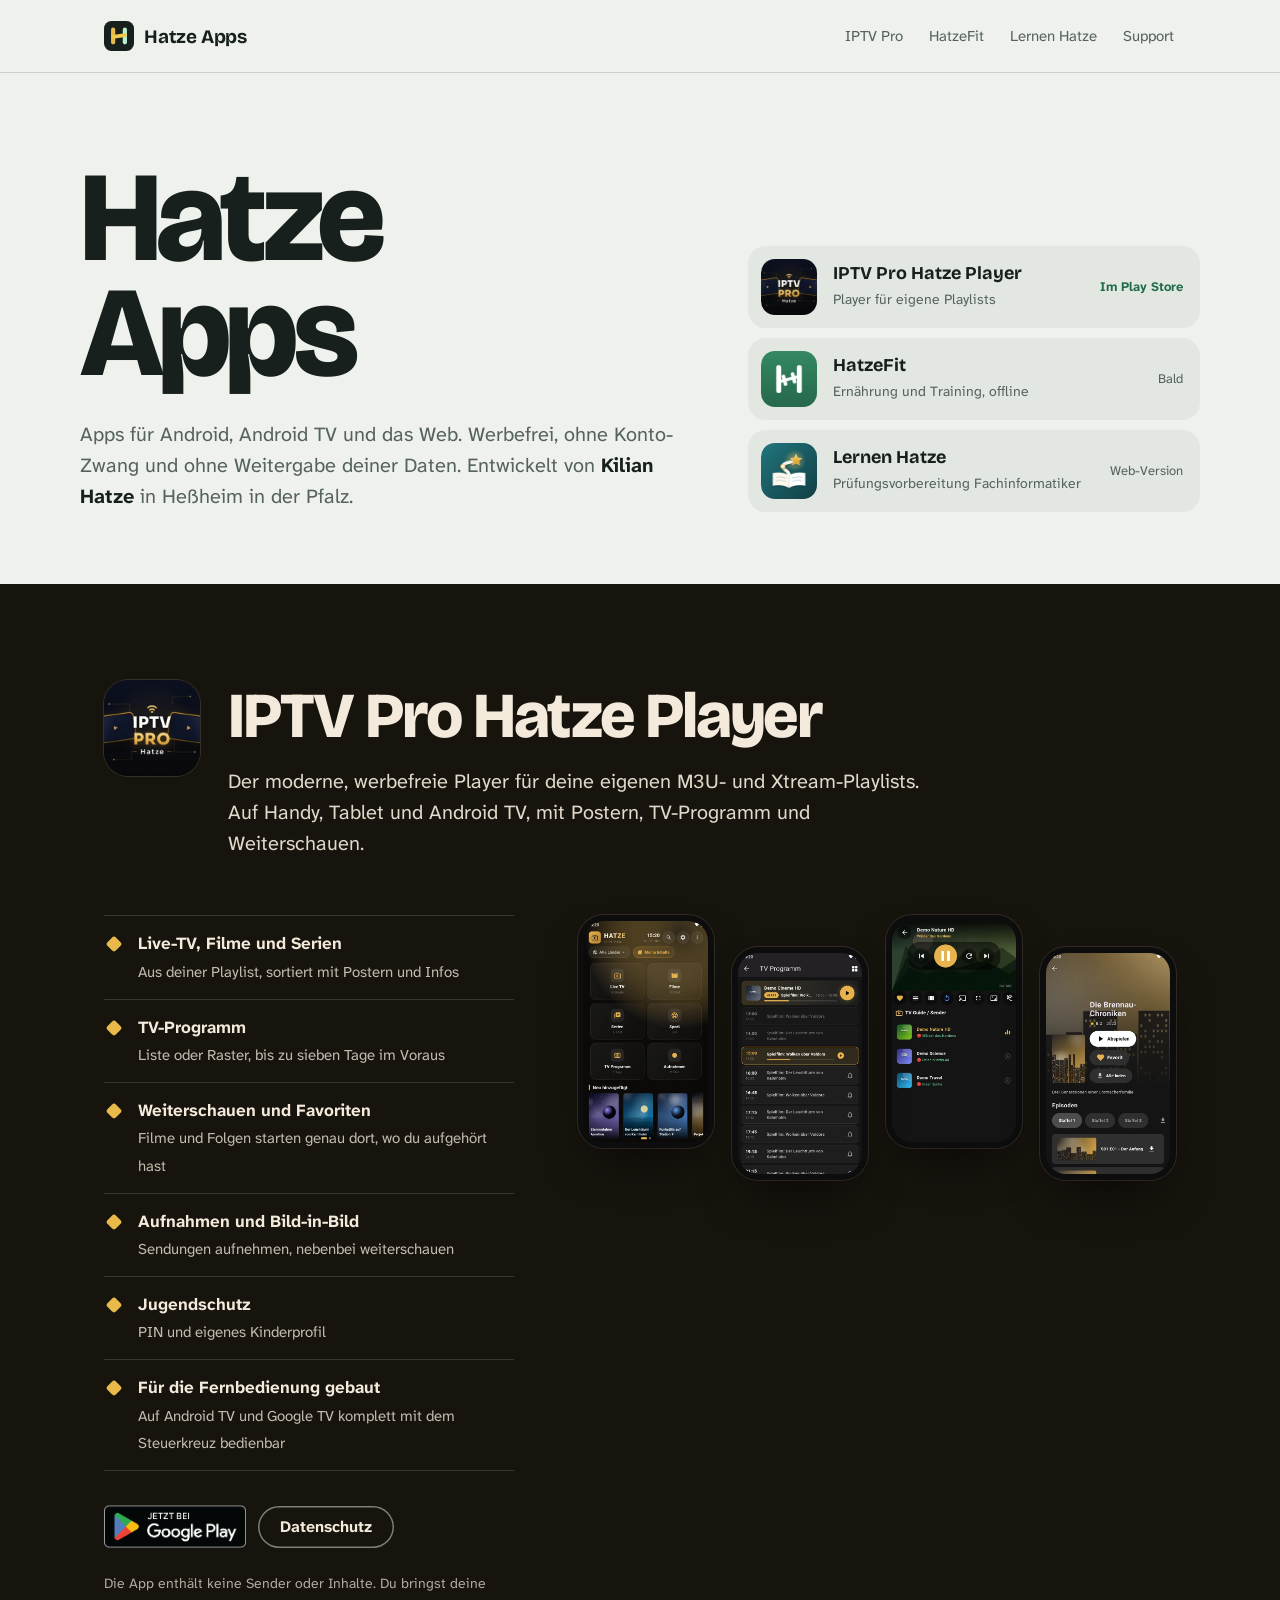
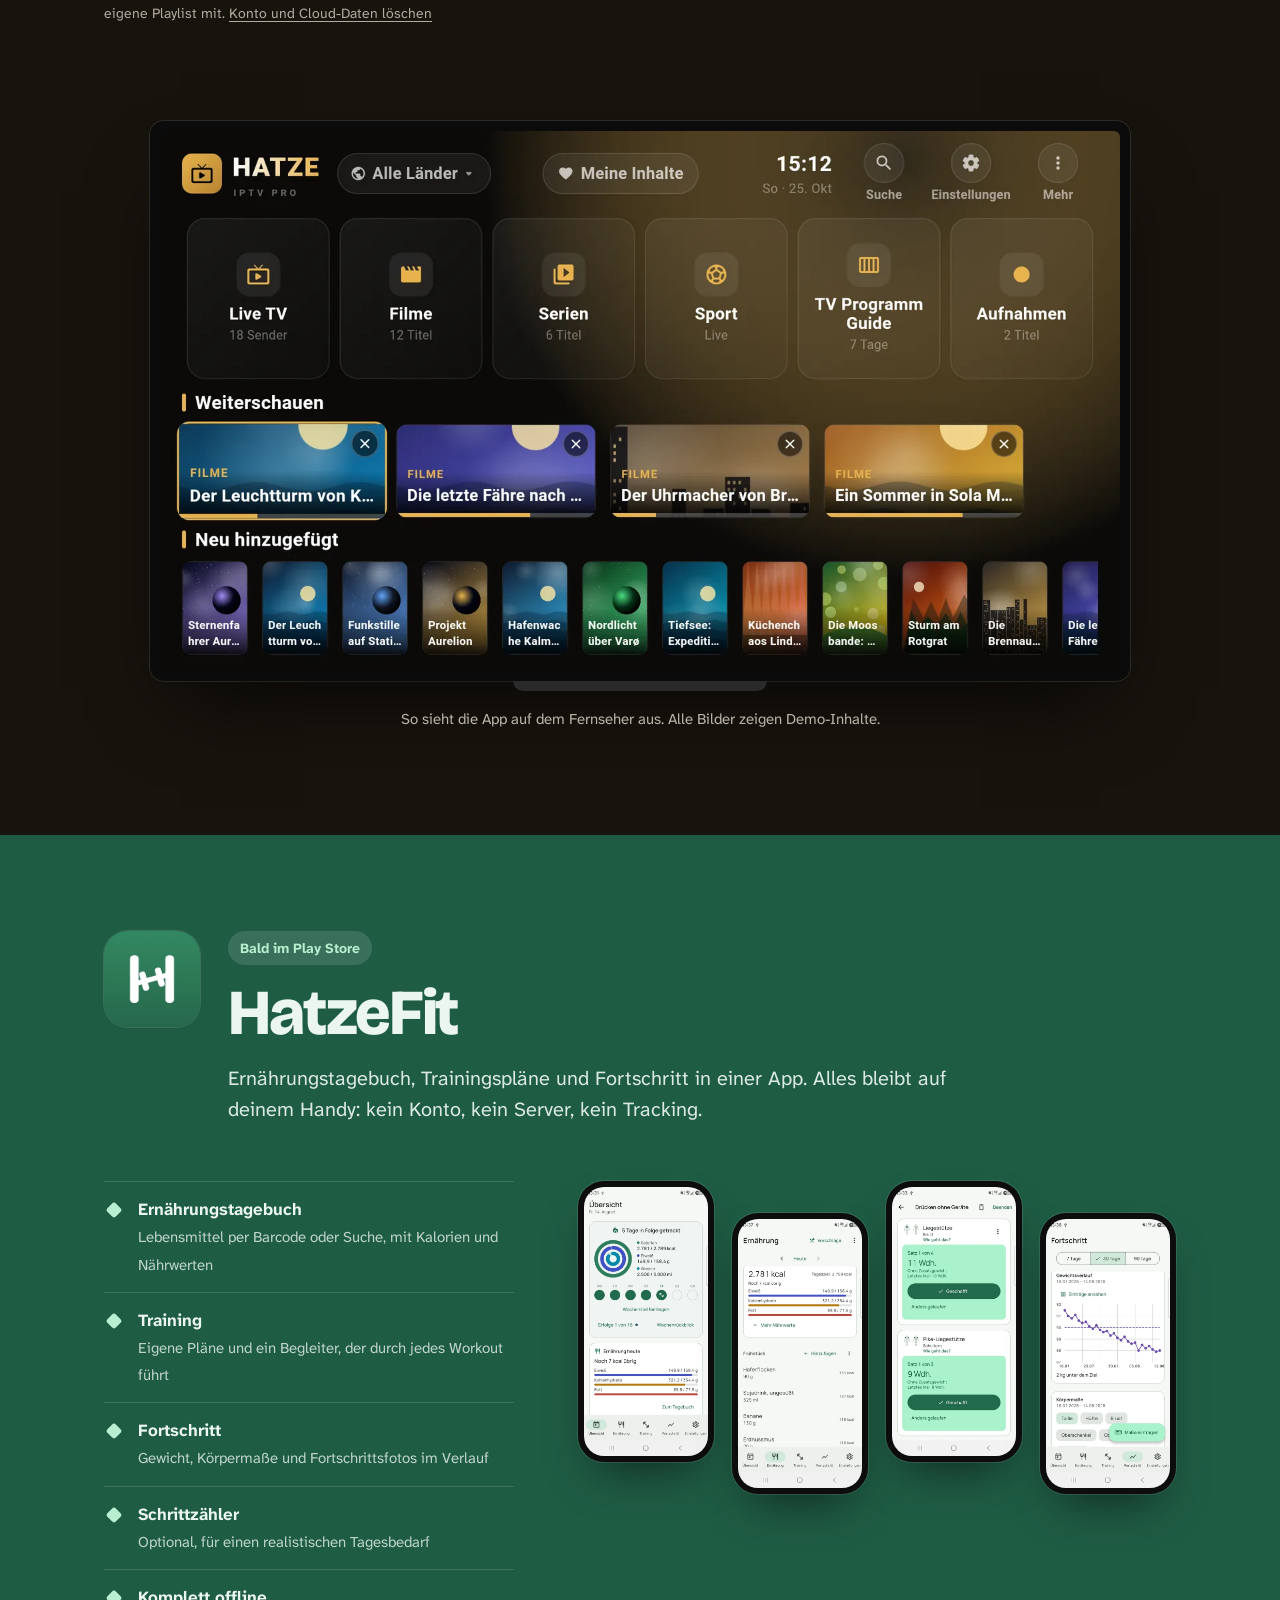
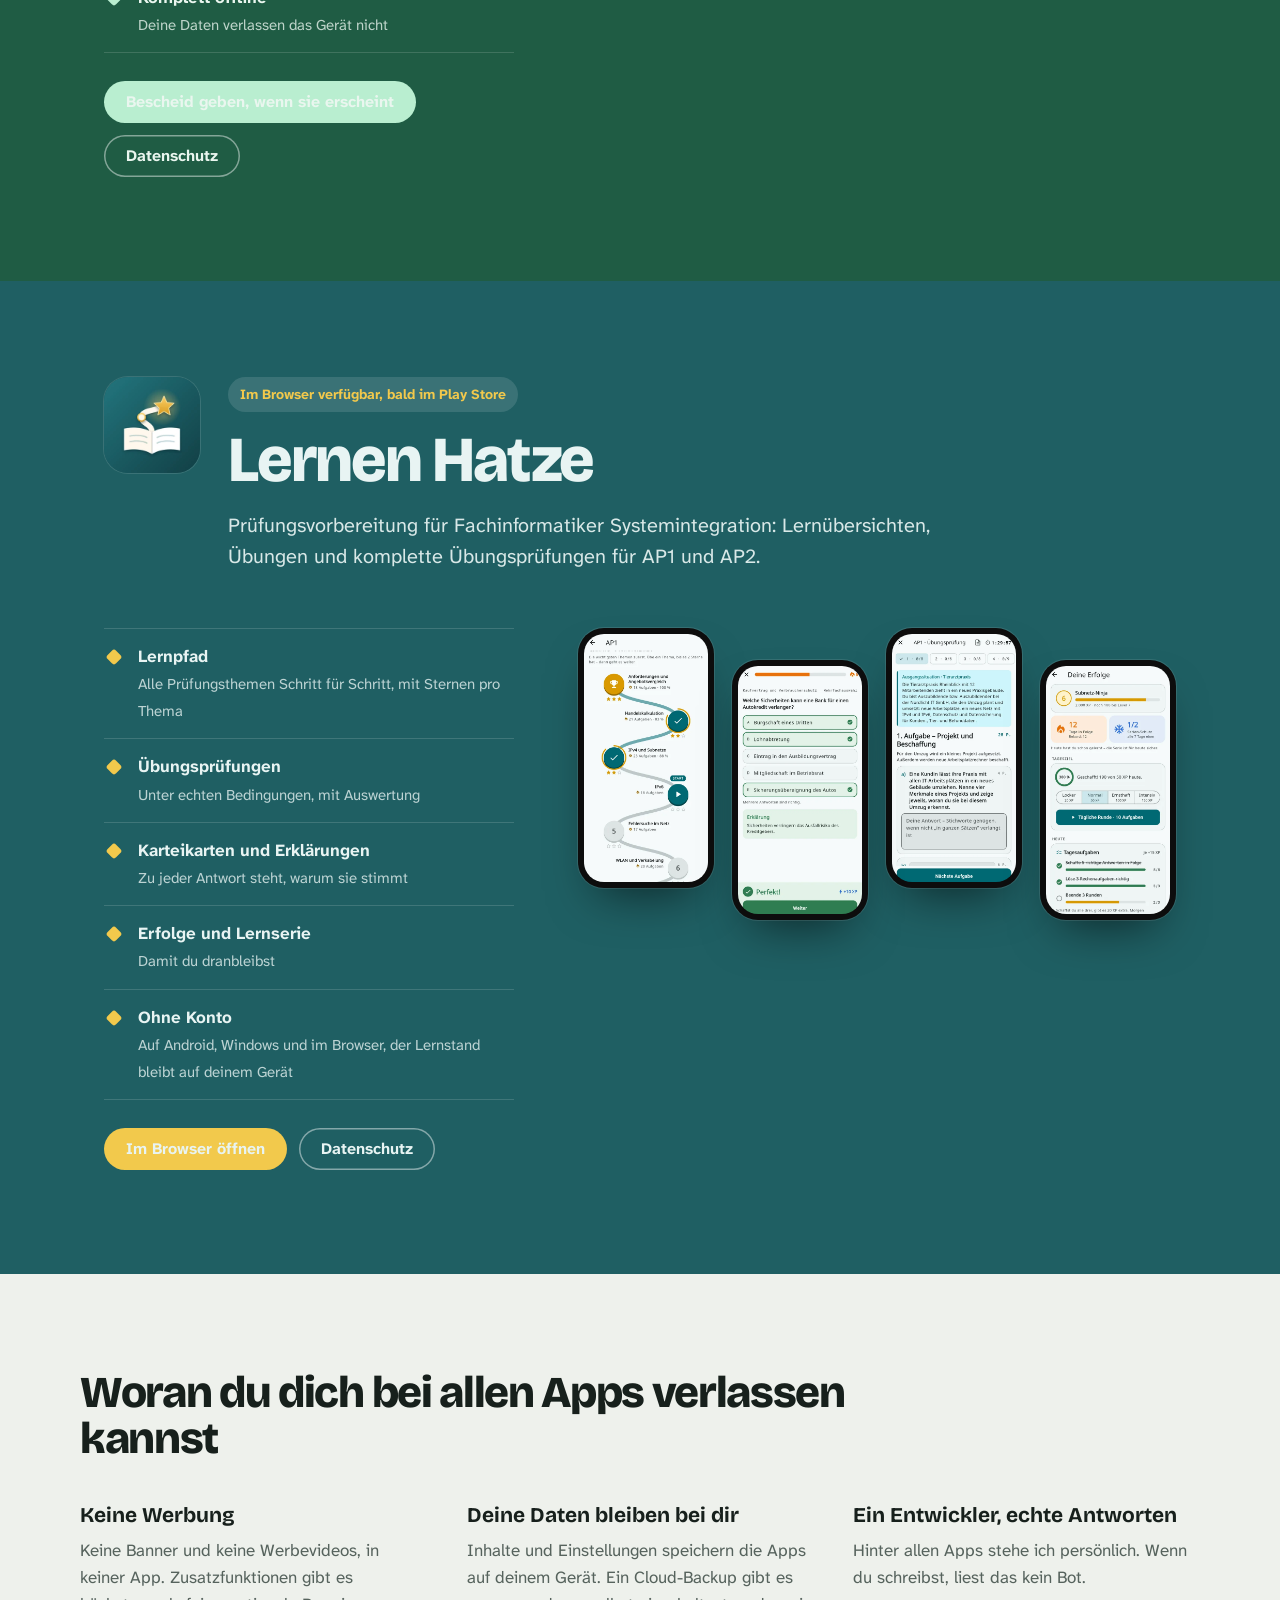
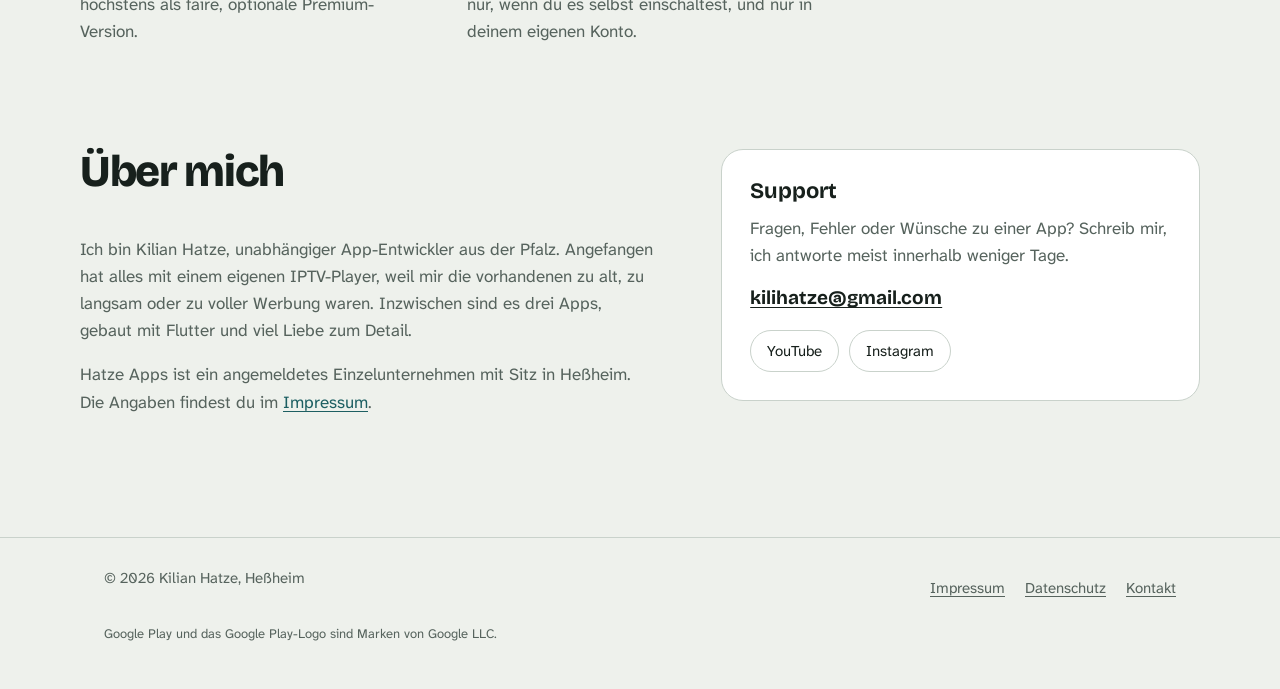
==== index.html @ 6441556e "Website v2: neues Design, Screenshots, Datenschutz überarbeitet, robots/sitemap, Icons Co-Authored-B" ====
<!doctype html>
<html lang="de">
<head>
<meta charset="utf-8">
<meta name="viewport" content="width=device-width, initial-scale=1">
<title>Hatze Apps – Apps von Kilian Hatze</title>
<meta name="description" content="Apps von Kilian Hatze aus Heßheim: IPTV Pro Hatze Player, HatzeFit und Lernen Hatze.">
<meta name="theme-color" content="#eef1ec">
<link rel="preload" href="/fonts/bricolage.woff2" as="font" type="font/woff2" crossorigin>
<link rel="stylesheet" href="/style.css">
<link rel="icon" href="/favicon.ico" sizes="32x32">
<link rel="icon" href="/favicon.svg" type="image/svg+xml">
<link rel="apple-touch-icon" href="/apple-touch-icon.png">
<meta property="og:title" content="Hatze Apps">
<meta property="og:description" content="Apps von Kilian Hatze: IPTV Pro Hatze Player, HatzeFit und Lernen Hatze.">
<meta property="og:image" content="https://hatze-apps.de/img/og.png">
<meta property="og:url" content="https://hatze-apps.de/">
<meta property="og:type" content="website">
<meta name="twitter:card" content="summary_large_image">
<script type="application/ld+json">
{"@context":"https://schema.org","@graph":[
 {"@type":"Organization","name":"Hatze Apps","url":"https://hatze-apps.de/","logo":"https://hatze-apps.de/apple-touch-icon.png","email":"kilihatze@gmail.com",
  "founder":{"@type":"Person","name":"Kilian Hatzenbühler","alternateName":"Kilian Hatze"},
  "address":{"@type":"PostalAddress","streetAddress":"Hauptstraße 46","postalCode":"67258","addressLocality":"Heßheim","addressCountry":"DE"},
  "sameAs":["https://www.youtube.com/channel/UCroXoni4uDEtejKwLnq33kw","https://www.instagram.com/iptvprohatze/"]},
 {"@type":"MobileApplication","name":"IPTV Pro Hatze Player","operatingSystem":"Android, Android TV","applicationCategory":"MultimediaApplication",
  "url":"https://hatze-apps.de/#iptv","installUrl":"https://play.google.com/store/apps/details?id=com.hatze.iptvpro","image":"https://hatze-apps.de/img/icon-iptv.webp",
  "offers":{"@type":"Offer","price":"0","priceCurrency":"EUR"},"author":{"@type":"Person","name":"Kilian Hatze"}}
]}
</script>
</head>
<body>
<header class="kopf"><div class="rahmen">
  <a class="marke" href="/"><svg viewBox="0 0 64 64" aria-hidden="true"><rect width="64" height="64" rx="16" fill="#17201c"/><rect x="15" y="14" width="9" height="36" rx="4.5" fill="#e9b949"/><rect x="40" y="14" width="9" height="36" rx="4.5" fill="#b9eed0"/><rect x="15" y="28" width="34" height="8" rx="4" fill="#f2c94c" transform="rotate(-8 32 32)"/></svg>Hatze Apps</a>
  <nav aria-label="Hauptnavigation"><a href="/#iptv">IPTV Pro</a><a href="/#hatzefit">HatzeFit</a><a href="/#lernen">Lernen Hatze</a><a href="/#kontakt">Support</a></nav>
</div></header>
<main>

<div class="rahmen einstieg">
  <div>
    <h1>Hatze<br>Apps</h1>
    <p>Apps für Android, Android TV und das Web. Werbefrei, ohne Konto-Zwang und ohne Weitergabe deiner Daten. Entwickelt von <strong>Kilian Hatze</strong> in Heßheim in der Pfalz.</p>
  </div>
  <ul class="app-wahl" aria-label="Die Apps">
    <li><a href="#iptv"><img src="/img/icon-iptv.webp" width="256" height="256" alt=""><div><b>IPTV Pro Hatze Player</b><span>Player für eigene Playlists</span></div><span class="zustand live">Im Play Store</span></a></li>
    <li><a href="#hatzefit"><img src="/img/icon-hatzefit.webp" width="256" height="256" alt=""><div><b>HatzeFit</b><span>Ernährung und Training, offline</span></div><span class="zustand">Bald</span></a></li>
    <li><a href="#lernen"><img src="/img/icon-lernen.webp" width="256" height="256" alt=""><div><b>Lernen Hatze</b><span>Prüfungsvorbereitung Fachinformatiker</span></div><span class="zustand">Web-Version</span></a></li>
  </ul>
</div>

<section class="kapitel iptv" id="iptv" aria-labelledby="t-iptv">
  <div class="rahmen">
    <div class="kapitel-kopf">
      <img src="/img/icon-iptv.webp" width="256" height="256" alt="App-Symbol IPTV Pro Hatze Player">
      <div>
        <h2 id="t-iptv">IPTV Pro Hatze Player</h2>
        <p class="lead">Der moderne, werbefreie Player für deine eigenen M3U- und Xtream-Playlists. Auf Handy, Tablet und Android TV, mit Postern, TV-Programm und Weiterschauen.</p>
      </div>
    </div>
    <div class="kapitel-inhalt">
      <div>
        <ul class="merkmale"><li><b>Live-TV, Filme und Serien</b><span>Aus deiner Playlist, sortiert mit Postern und Infos</span></li><li><b>TV-Programm</b><span>Liste oder Raster, bis zu sieben Tage im Voraus</span></li><li><b>Weiterschauen und Favoriten</b><span>Filme und Folgen starten genau dort, wo du aufgehört hast</span></li><li><b>Aufnahmen und Bild-in-Bild</b><span>Sendungen aufnehmen, nebenbei weiterschauen</span></li><li><b>Jugendschutz</b><span>PIN und eigenes Kinderprofil</span></li><li><b>Für die Fernbedienung gebaut</b><span>Auf Android TV und Google TV komplett mit dem Steuerkreuz bedienbar</span></li></ul>
        <div class="aktionen">
          <a class="play-badge" href="https://play.google.com/store/apps/details?id=com.hatze.iptvpro"><img src="/img/google-play-badge.png" width="646" height="250" alt="Jetzt bei Google Play"></a>
          <a class="knopf leise" href="/iptv-pro-hatze/datenschutz.html">Datenschutz</a>
        </div>
        <p class="kleingedruckt">Die App enthält keine Sender oder Inhalte. Du bringst deine eigene Playlist mit. <a href="/iptv-pro-hatze/datenschutz.html#loeschen">Konto und Cloud-Daten löschen</a></p>
      </div>
      <div class="handys"><figure class="handy" style="margin:0"><img src="/img/iptv-1.webp" width="480" height="853" alt="Startseite mit Live TV, Filmen, Serien und TV-Programm" loading="lazy"></figure><figure class="handy" style="margin:0"><img src="/img/iptv-2.webp" width="480" height="853" alt="TV-Programm mit laufender Sendung" loading="lazy"></figure><figure class="handy" style="margin:0"><img src="/img/iptv-3.webp" width="480" height="853" alt="Player mit Senderliste" loading="lazy"></figure><figure class="handy" style="margin:0"><img src="/img/iptv-4.webp" width="480" height="853" alt="Serienansicht mit Staffeln" loading="lazy"></figure></div>
    </div>
    <figure class="fernseher">
      <div class="schirm"><img src="/img/iptv-tv.webp" width="1440" height="810" alt="IPTV Pro Hatze auf Android TV: Startseite mit Weiterschauen und neu hinzugefügten Titeln" loading="lazy"></div>
      <div class="fuss"></div>
      <figcaption>So sieht die App auf dem Fernseher aus. Alle Bilder zeigen Demo-Inhalte.</figcaption>
    </figure>
  </div>
</section>

<section class="kapitel fit" id="hatzefit" aria-labelledby="t-fit">
  <div class="rahmen">
    <div class="kapitel-kopf">
      <img src="/img/icon-hatzefit.webp" width="256" height="256" alt="App-Symbol HatzeFit">
      <div>
        <span class="zustand-band">Bald im Play Store</span>
        <h2 id="t-fit">HatzeFit</h2>
        <p class="lead">Ernährungstagebuch, Trainingspläne und Fortschritt in einer App. Alles bleibt auf deinem Handy: kein Konto, kein Server, kein Tracking.</p>
      </div>
    </div>
    <div class="kapitel-inhalt">
      <div>
        <ul class="merkmale"><li><b>Ernährungstagebuch</b><span>Lebensmittel per Barcode oder Suche, mit Kalorien und Nährwerten</span></li><li><b>Training</b><span>Eigene Pläne und ein Begleiter, der durch jedes Workout führt</span></li><li><b>Fortschritt</b><span>Gewicht, Körpermaße und Fortschrittsfotos im Verlauf</span></li><li><b>Schrittzähler</b><span>Optional, für einen realistischen Tagesbedarf</span></li><li><b>Komplett offline</b><span>Deine Daten verlassen das Gerät nicht</span></li></ul>
        <div class="aktionen">
          <a class="knopf" href="mailto:kilihatze@gmail.com?subject=HatzeFit%20%E2%80%93%20Bescheid%20geben">Bescheid geben, wenn sie erscheint</a>
          <a class="knopf leise" href="/hatzefit/datenschutz.html">Datenschutz</a>
        </div>
      </div>
      <div class="handys"><figure class="handy" style="margin:0"><img src="/img/fit-1.webp" width="480" height="1040" alt="Übersicht mit Kalorien und Nährwerten des Tages" loading="lazy"></figure><figure class="handy" style="margin:0"><img src="/img/fit-2.webp" width="480" height="1040" alt="Ernährungstagebuch mit Mahlzeiten" loading="lazy"></figure><figure class="handy" style="margin:0"><img src="/img/fit-3.webp" width="480" height="1040" alt="Workout-Begleiter beim Training" loading="lazy"></figure><figure class="handy" style="margin:0"><img src="/img/fit-4.webp" width="480" height="1040" alt="Fortschritt mit Gewichtsverlauf" loading="lazy"></figure></div>
    </div>
  </div>
</section>

<section class="kapitel lernen" id="lernen" aria-labelledby="t-lernen">
  <div class="rahmen">
    <div class="kapitel-kopf">
      <img src="/img/icon-lernen.webp" width="256" height="256" alt="App-Symbol Lernen Hatze">
      <div>
        <span class="zustand-band">Im Browser verfügbar, bald im Play Store</span>
        <h2 id="t-lernen">Lernen Hatze</h2>
        <p class="lead">Prüfungsvorbereitung für Fachinformatiker Systemintegration: Lernübersichten, Übungen und komplette Übungsprüfungen für AP1 und AP2.</p>
      </div>
    </div>
    <div class="kapitel-inhalt">
      <div>
        <ul class="merkmale"><li><b>Lernpfad</b><span>Alle Prüfungsthemen Schritt für Schritt, mit Sternen pro Thema</span></li><li><b>Übungsprüfungen</b><span>Unter echten Bedingungen, mit Auswertung</span></li><li><b>Karteikarten und Erklärungen</b><span>Zu jeder Antwort steht, warum sie stimmt</span></li><li><b>Erfolge und Lernserie</b><span>Damit du dranbleibst</span></li><li><b>Ohne Konto</b><span>Auf Android, Windows und im Browser, der Lernstand bleibt auf deinem Gerät</span></li></ul>
        <div class="aktionen">
          <a class="knopf" href="https://kilianhatze.github.io/lernen-hatze/">Im Browser öffnen</a>
          <a class="knopf leise" href="/lernen-hatze/datenschutz.html">Datenschutz</a>
        </div>
      </div>
      <div class="handys"><figure class="handy" style="margin:0"><img src="/img/lernen-1.webp" width="480" height="960" alt="Lernpfad mit Prüfungsthemen" loading="lazy"></figure><figure class="handy" style="margin:0"><img src="/img/lernen-2.webp" width="480" height="960" alt="Übungsfrage mit Erklärung" loading="lazy"></figure><figure class="handy" style="margin:0"><img src="/img/lernen-3.webp" width="480" height="960" alt="Übungsprüfung" loading="lazy"></figure><figure class="handy" style="margin:0"><img src="/img/lernen-4.webp" width="480" height="960" alt="Erfolge" loading="lazy"></figure></div>
    </div>
  </div>
</section>

<section class="rahmen grundsaetze" aria-labelledby="t-grund">
  <h2 id="t-grund">Woran du dich bei allen Apps verlassen kannst</h2>
  <div class="drei">
    <div><h3>Keine Werbung</h3><p>Keine Banner und keine Werbevideos, in keiner App. Zusatzfunktionen gibt es höchstens als faire, optionale Premium-Version.</p></div>
    <div><h3>Deine Daten bleiben bei dir</h3><p>Inhalte und Einstellungen speichern die Apps auf deinem Gerät. Ein Cloud-Backup gibt es nur, wenn du es selbst einschaltest, und nur in deinem eigenen Konto.</p></div>
    <div><h3>Ein Entwickler, echte Antworten</h3><p>Hinter allen Apps stehe ich persönlich. Wenn du schreibst, liest das kein Bot.</p></div>
  </div>
</section>

<section class="rahmen ueber" id="kontakt" aria-labelledby="t-ueber">
  <div>
    <h2 id="t-ueber">Über mich</h2>
    <p>Ich bin Kilian Hatze, unabhängiger App-Entwickler aus der Pfalz. Angefangen hat alles mit einem eigenen IPTV-Player, weil mir die vorhandenen zu alt, zu langsam oder zu voller Werbung waren. Inzwischen sind es drei Apps, gebaut mit Flutter und viel Liebe zum Detail.</p>
    <p>Hatze Apps ist ein angemeldetes Einzelunternehmen mit Sitz in Heßheim. Die Angaben findest du im <a href="/impressum.html">Impressum</a>.</p>
  </div>
  <div class="kontakt">
    <h3>Support</h3>
    <p>Fragen, Fehler oder Wünsche zu einer App? Schreib mir, ich antworte meist innerhalb weniger Tage.</p>
    <a class="mail" href="mailto:kilihatze@gmail.com">kilihatze@gmail.com</a>
    <div class="kanaele">
      <a href="https://www.youtube.com/channel/UCroXoni4uDEtejKwLnq33kw">YouTube</a>
      <a href="https://www.instagram.com/iptvprohatze/">Instagram</a>
    </div>
  </div>
</section>

</main>
<footer class="fuss-seite"><div class="rahmen">
  <div>© 2026 Kilian Hatze, Heßheim</div>
  <nav aria-label="Rechtliches"><a href="/impressum.html">Impressum</a><a href="/datenschutz.html">Datenschutz</a><a href="mailto:kilihatze@gmail.com">Kontakt</a></nav>
  <p class="marken">Google Play und das Google Play-Logo sind Marken von Google LLC.</p>
</div></footer>
</body>
</html>
---- style.css ----
/* Hatze Apps – hatze-apps.de
   Schriften lokal eingebunden (SIL Open Font License): Bricolage Grotesque, Atkinson Hyperlegible Next */
@font-face { font-family: "Bricolage"; src: url("/fonts/bricolage.woff2") format("woff2"); font-weight: 200 800; font-display: swap; }
@font-face { font-family: "Atkinson"; src: url("/fonts/atkinson-400.woff2") format("woff2"); font-weight: 400; font-display: swap; }
@font-face { font-family: "Atkinson"; src: url("/fonts/atkinson-700.woff2") format("woff2"); font-weight: 700; font-display: swap; }

:root {
  --kalk: #eef1ec;        /* Grund */
  --kalk-2: #e2e7e1;
  --tinte: #17201c;       /* Text */
  --grau: #56635d;
  --linie: #c9d2cb;
  --link: #1d5f62;

  --kino: #17130d;   --gold: #e9b949;   --kino-text: #f3eadb;
  --wiese: #1f5c44;  --minze: #b9eed0;  --wiese-text: #eaf6ef;
  --petrol: #1f5f63; --stern: #f2c94c;  --petrol-text: #e8f4f3;

  --display: "Bricolage", "Segoe UI", system-ui, sans-serif;
  --text: "Atkinson", "Segoe UI", system-ui, sans-serif;
  --breite: 1120px;
}

* { box-sizing: border-box; }
html { -webkit-text-size-adjust: 100%; scroll-behavior: smooth; }
@media (prefers-reduced-motion: reduce) { html { scroll-behavior: auto; } }
body {
  margin: 0; background: var(--kalk); color: var(--tinte);
  font: 17px/1.6 var(--text);
}
img { display: block; max-width: 100%; height: auto; }
a { color: var(--link); text-underline-offset: .18em; }
a:focus-visible, .knopf:focus-visible { outline: 3px solid var(--gold); outline-offset: 3px; border-radius: 6px; }
.rahmen { max-width: var(--breite); margin: 0 auto; padding-inline: 24px; }

/* Kopf */
.kopf { border-bottom: 1px solid var(--linie); }
.kopf .rahmen { display: flex; align-items: center; justify-content: space-between; gap: 8px 24px; min-height: 68px; flex-wrap: wrap; padding-block: 12px; }
.marke { display: flex; align-items: center; gap: 10px; color: var(--tinte); text-decoration: none; font: 700 19px/1 var(--display); letter-spacing: -.01em; }
.marke svg { width: 30px; height: 30px; }
.kopf nav { display: flex; gap: 22px; flex-wrap: wrap; }
.kopf nav a { color: var(--grau); text-decoration: none; font-size: 15px; padding: 12px 2px; }
.kopf nav a:hover, .kopf nav a[aria-current="page"] { color: var(--tinte); }

/* Einstieg */
.einstieg { padding: 88px 0 72px; display: grid; grid-template-columns: 1.15fr .85fr; gap: 56px; align-items: end; }
.einstieg h1 {
  font: 800 clamp(56px, 10vw, 128px)/.9 var(--display);
  font-variation-settings: "opsz" 96; letter-spacing: -.045em; margin: 0 0 28px;
}
.einstieg p { font-size: 20px; line-height: 1.55; color: var(--grau); max-width: 34em; margin: 0; }
.einstieg p strong { color: var(--tinte); font-weight: 700; }
.app-wahl { list-style: none; margin: 0; padding: 0; display: grid; gap: 10px; }
.app-wahl a {
  display: grid; grid-template-columns: 56px 1fr auto; gap: 16px; align-items: center;
  padding: 12px 16px 12px 12px; border-radius: 18px; text-decoration: none; color: var(--tinte);
  background: var(--kalk-2); border: 1px solid transparent;
}
.app-wahl a:hover { border-color: var(--linie); background: #fff; }
.app-wahl img { width: 56px; height: 56px; border-radius: 14px; }
.app-wahl b { display: block; font: 700 18px/1.2 var(--display); }
.app-wahl span { color: var(--grau); font-size: 14px; }
.app-wahl .zustand { font-size: 13px; color: var(--grau); white-space: nowrap; }
.app-wahl .zustand.live { color: #1f6b48; font-weight: 700; }

/* App-Kapitel */
.kapitel { padding: 96px 0 104px; }
.kapitel.iptv { background: var(--kino); color: var(--kino-text); --akzent: var(--gold); }
.kapitel.fit { background: var(--wiese); color: var(--wiese-text); --akzent: var(--minze); }
.kapitel.lernen { background: var(--petrol); color: var(--petrol-text); --akzent: var(--stern); }
.kapitel a { color: inherit; }
.kapitel-kopf { display: grid; grid-template-columns: 96px 1fr; gap: 28px; align-items: start; max-width: 860px; }
.kapitel-kopf img { width: 96px; height: 96px; border-radius: 24px; box-shadow: 0 0 0 1px rgba(255,255,255,.12); }
.kapitel h2 { font: 800 clamp(36px, 5.4vw, 64px)/1 var(--display); letter-spacing: -.035em; margin: 4px 0 18px; }
.kapitel .lead { font-size: 20px; line-height: 1.55; margin: 0; max-width: 36em; opacity: .92; }

.kapitel-inhalt { display: grid; grid-template-columns: minmax(320px, 1fr) auto; gap: 64px; margin-top: 56px; align-items: start; }
.merkmale { list-style: none; margin: 0; padding: 0; }
.merkmale li { padding: 14px 0 14px 34px; border-top: 1px solid rgba(255,255,255,.14); position: relative; }
.merkmale li:last-child { border-bottom: 1px solid rgba(255,255,255,.14); }
.merkmale li::before {
  content: ""; position: absolute; left: 4px; top: 22px; width: 12px; height: 12px; border-radius: 3px;
  background: var(--akzent); transform: rotate(45deg);
}
.merkmale b { display: block; font-weight: 700; }
.merkmale span { opacity: .78; font-size: 15px; }

.aktionen { display: flex; flex-wrap: wrap; gap: 12px; align-items: center; margin-top: 28px; }
.knopf {
  display: inline-flex; align-items: center; gap: 10px; padding: 13px 22px; border-radius: 999px;
  font: 700 16px/1 var(--text); text-decoration: none; background: var(--akzent); color: #14110c;
}
.knopf:hover { filter: brightness(1.06); }
.knopf.leise { background: transparent; color: inherit; box-shadow: inset 0 0 0 1.5px rgba(255,255,255,.45); }
.knopf svg { width: 18px; height: 18px; }
/* offizielles Badge hat oben/unten je 29 von 250 px transparenten Rand: 55 px Bildhöhe = 42 px sichtbar, so hoch wie .knopf */
.play-badge { display: block; line-height: 0; border-radius: 6px; }
.play-badge img { height: 55px; width: auto; max-width: none; }
.kleingedruckt { font-size: 14px; opacity: .7; margin: 18px 0 0; max-width: 40em; }
.kleingedruckt a { opacity: 1; display: inline-block; padding: 8px 0; }
.zustand-band {
  display: inline-block; font-size: 14px; font-weight: 700; padding: 6px 12px; border-radius: 999px;
  background: rgba(255,255,255,.12); color: var(--akzent); margin-bottom: 12px;
}

/* Handys */
.handys { display: flex; gap: 18px; justify-content: flex-end; }
.handy {
  flex: 0 0 auto; width: 136px; border-radius: 26px; padding: 6px; background: #0d0d0d;
  box-shadow: 0 0 0 1px rgba(255,255,255,.1), 0 24px 48px -20px rgba(0,0,0,.6);
}
.handy img { border-radius: 20px; width: 100%; }
.handys .handy:nth-child(2) { transform: translateY(32px); }
.handys .handy:nth-child(4) { transform: translateY(32px); }

/* Fernseher */
.fernseher { margin: 88px auto 0; max-width: 980px; }
.fernseher .schirm { padding: 10px; background: #0b0b0b; border-radius: 14px; box-shadow: 0 0 0 1px rgba(255,255,255,.1), 0 40px 80px -30px rgba(0,0,0,.7); }
.fernseher .schirm img { border-radius: 6px; }
.fernseher .fuss { width: 26%; height: 10px; margin: 0 auto; background: #2a2a2a; border-radius: 0 0 10px 10px; }
.fernseher figcaption { text-align: center; font-size: 15px; opacity: .75; margin-top: 16px; }

/* Grundsätze */
.grundsaetze { padding: 96px 0 40px; }
.grundsaetze h2, .ueber h2 { font: 800 clamp(30px, 4vw, 44px)/1.05 var(--display); letter-spacing: -.03em; margin: 0 0 40px; max-width: 18em; }
.drei { display: grid; grid-template-columns: repeat(3, 1fr); gap: 40px; }
.drei h3 { font: 700 21px/1.25 var(--display); margin: 0 0 8px; }
.drei p { margin: 0; color: var(--grau); }

/* Über mich / Support */
.ueber { padding: 64px 0 24px; display: grid; grid-template-columns: 1.1fr .9fr; gap: 56px; }
.ueber p { color: var(--grau); max-width: 34em; }
.kontakt { background: #fff; border: 1px solid var(--linie); border-radius: 22px; padding: 28px; align-self: start; }
.kontakt h3 { font: 700 22px/1.2 var(--display); margin: 0 0 10px; }
.kontakt p { margin: 0 0 16px; color: var(--grau); }
.kontakt .mail { font: 700 19px/1.3 var(--display); color: var(--tinte); }
.kanaele { display: flex; gap: 10px; flex-wrap: wrap; margin-top: 18px; }
.kanaele a { padding: 8px 16px; border-radius: 999px; border: 1px solid var(--linie); color: var(--tinte); text-decoration: none; font-size: 15px; }
.kanaele a:hover { border-color: var(--tinte); }

/* Fuß */
.fuss-seite { margin-top: 80px; border-top: 1px solid var(--linie); padding: 28px 0 44px; color: var(--grau); font-size: 15px; }
.fuss-seite .rahmen { display: flex; justify-content: space-between; flex-wrap: wrap; gap: 14px; }
.fuss-seite nav { display: flex; gap: 8px 20px; flex-wrap: wrap; }
.fuss-seite nav a { display: inline-block; padding: 10px 0; }
.fuss-seite a { color: var(--grau); }
.fuss-seite a:hover { color: var(--tinte); }
.fuss-seite .marken { flex-basis: 100%; margin: 0; font-size: 13px; }

/* Textseiten (Impressum, Datenschutz) */
article.doc { padding: 64px 0 24px; max-width: 46em; }
article.doc h1 { font: 800 clamp(34px, 5vw, 52px)/1.05 var(--display); letter-spacing: -.03em; margin: 0 0 10px; }
article.doc .stand { color: var(--grau); margin: 0 0 32px; font-size: 15px; }
article.doc h2 { font: 700 22px/1.3 var(--display); margin: 40px 0 8px; }
article.doc p, article.doc li { color: #2b3631; }
article.doc ul { padding-left: 22px; }
article.doc .box { background: #fff; border: 1px solid var(--linie); border-radius: 18px; padding: 18px 22px; margin: 16px 0; }
article.doc .box p { margin: 4px 0; }

/* Mobil */
@media (max-width: 1060px) {
  .kapitel-inhalt { grid-template-columns: 1fr; }
  .handys { justify-content: flex-start; }
}
@media (max-width: 900px) {
  .einstieg, .kapitel-inhalt, .ueber { grid-template-columns: 1fr; }
  .einstieg { padding: 56px 0 48px; gap: 40px; }
  .drei { grid-template-columns: 1fr; gap: 28px; }
  .handys { justify-content: flex-start; overflow-x: auto; padding: 4px 24px 44px; margin: 0 -24px; scroll-snap-type: x mandatory; }
  .handy { scroll-snap-align: start; width: 150px; }
}
@media (max-width: 560px) {
  body { font-size: 16px; }
  .rahmen { padding-inline: 16px; }
  .handys { padding: 4px 16px 44px; margin: 0 -16px; }
  .kapitel { padding: 64px 0 72px; }
  .kapitel-kopf { grid-template-columns: 64px 1fr; gap: 18px; }
  .kapitel-kopf img { width: 64px; height: 64px; border-radius: 16px; }
  .kapitel .lead, .einstieg p { font-size: 18px; }
  .kopf nav { gap: 14px; }
  .fernseher { margin-top: 56px; }
}
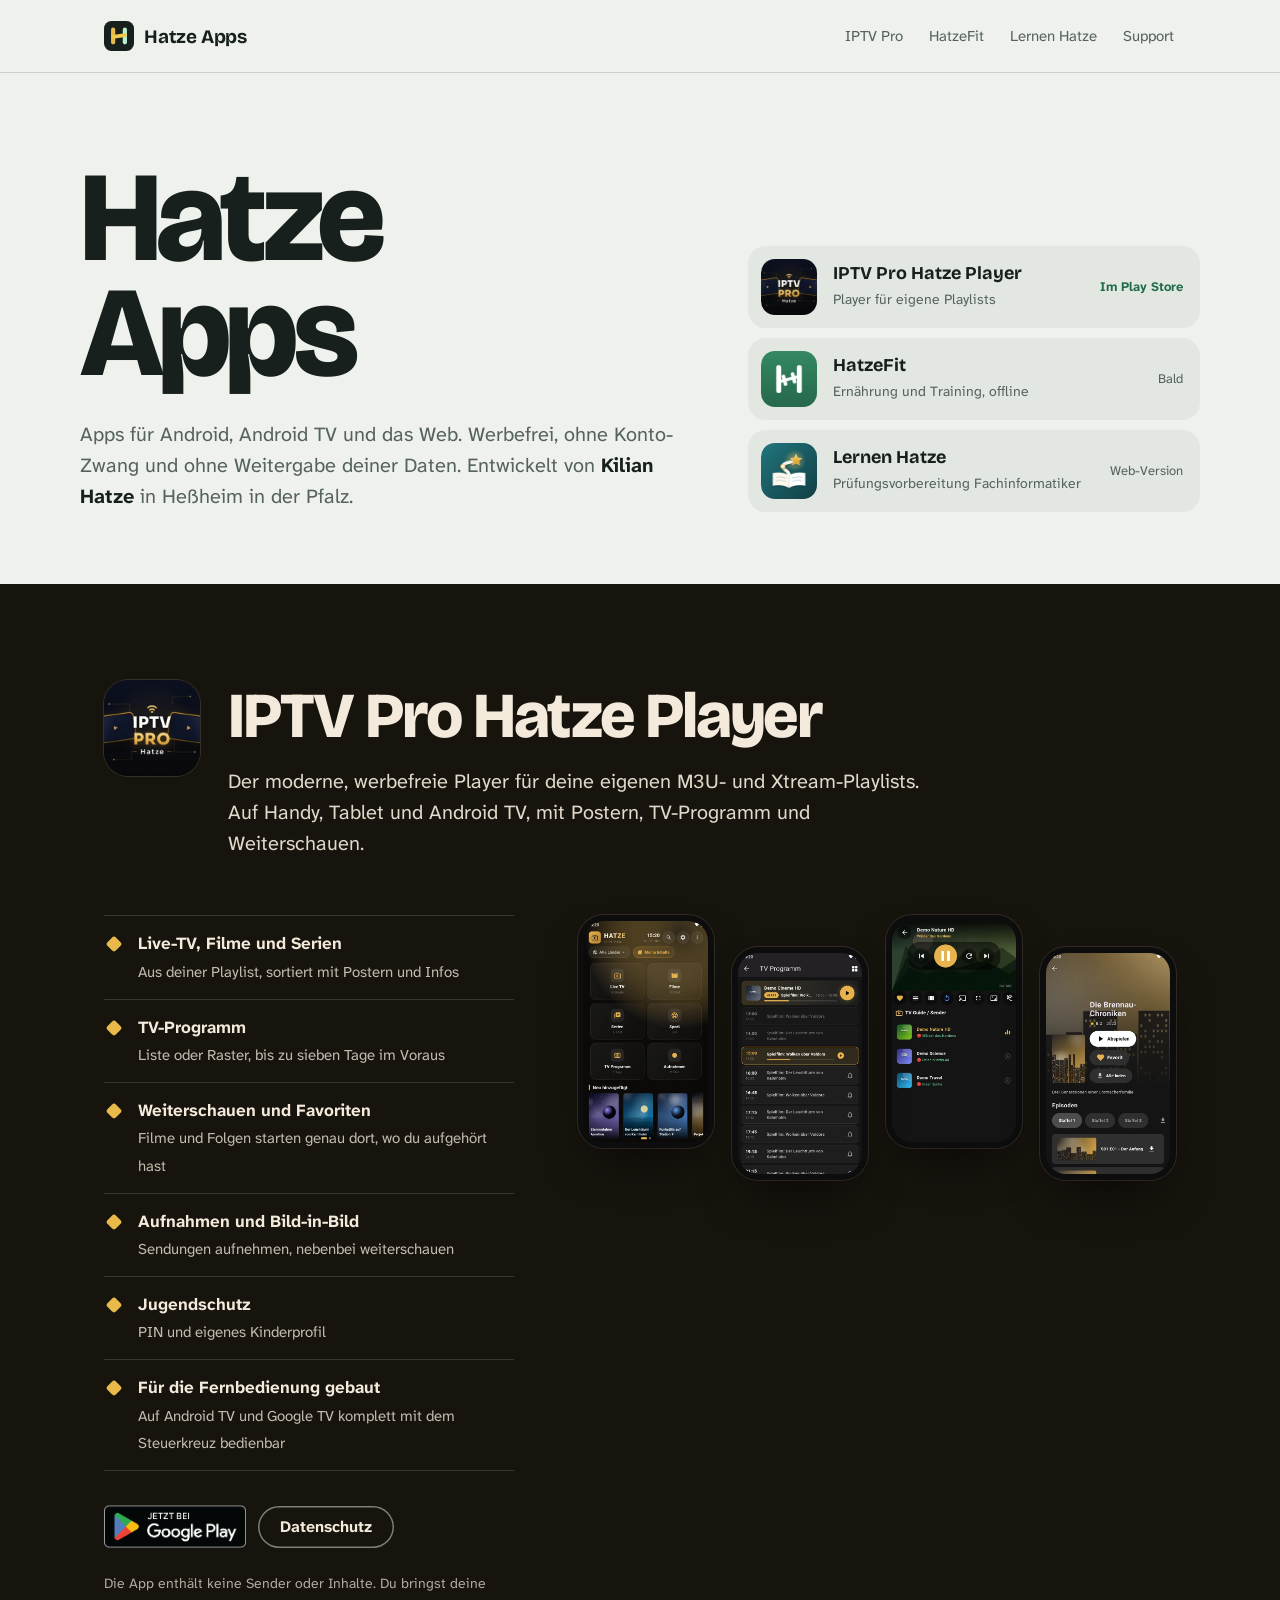
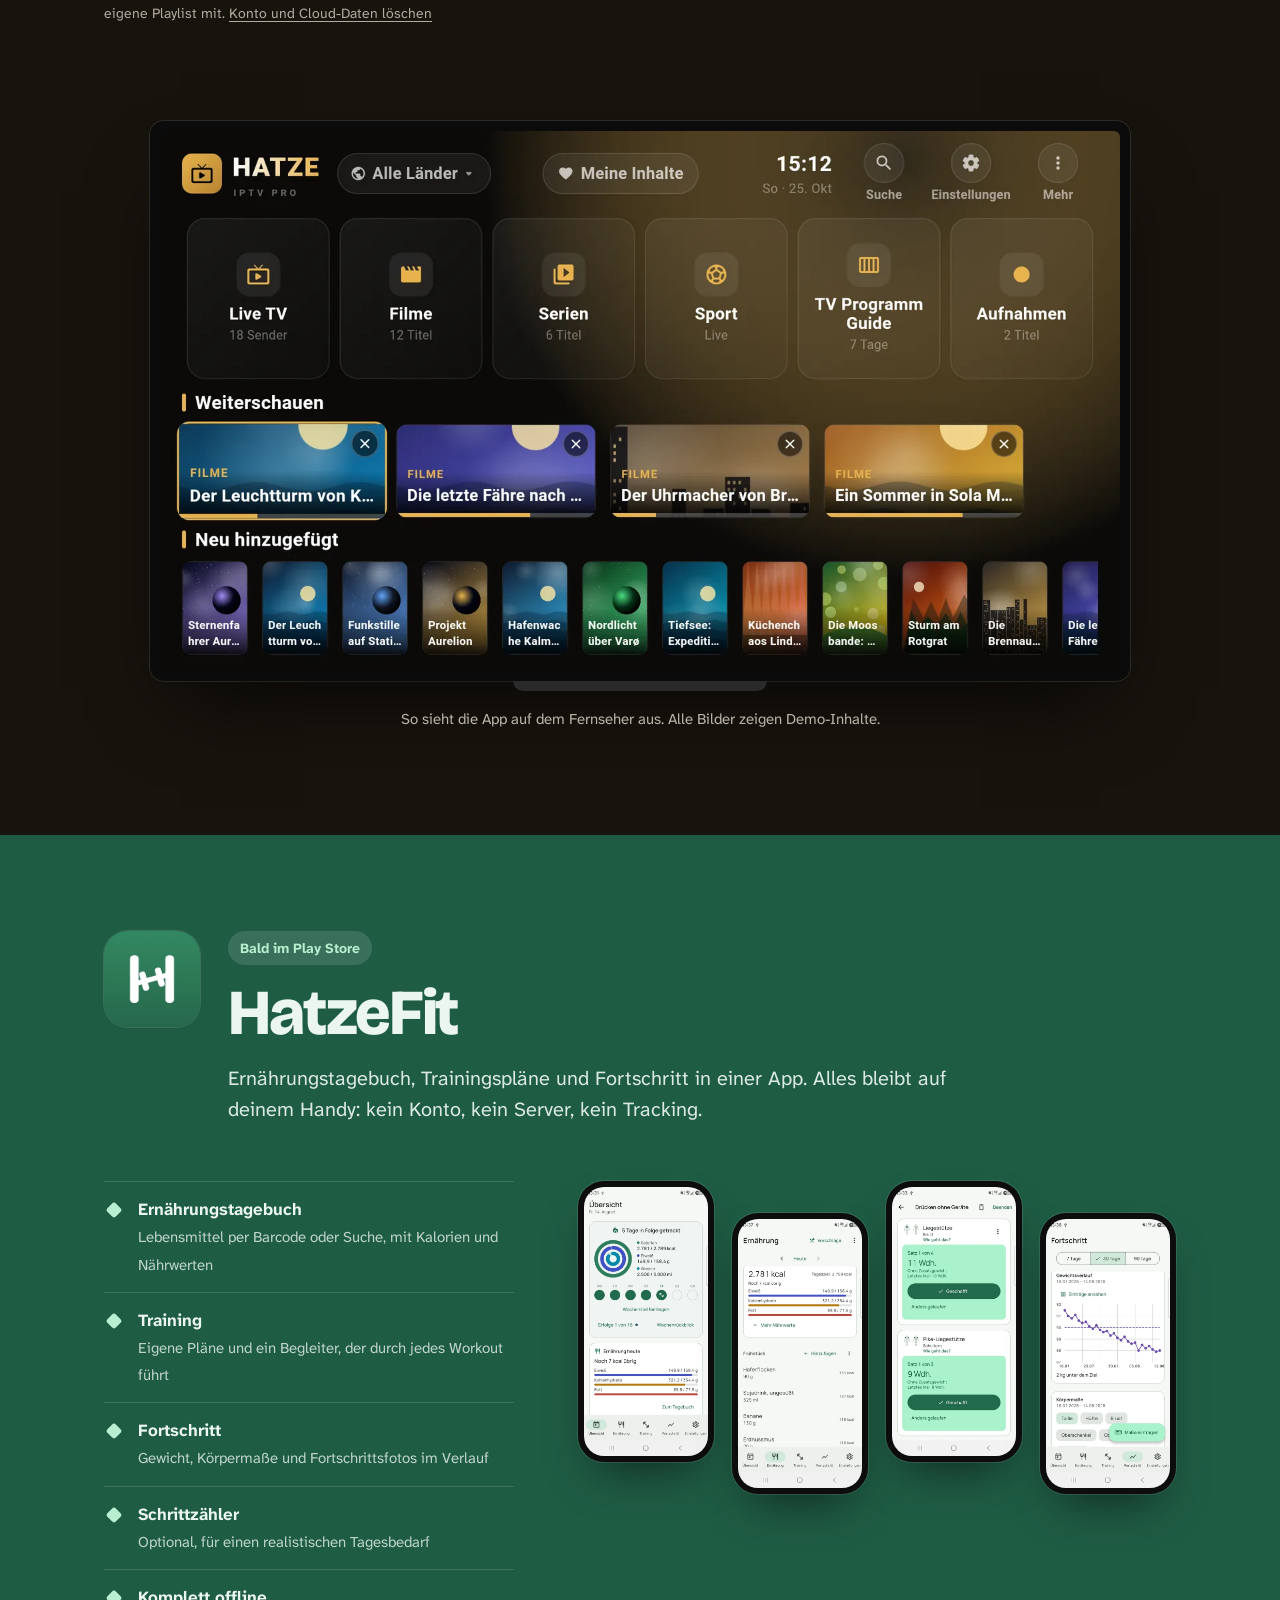
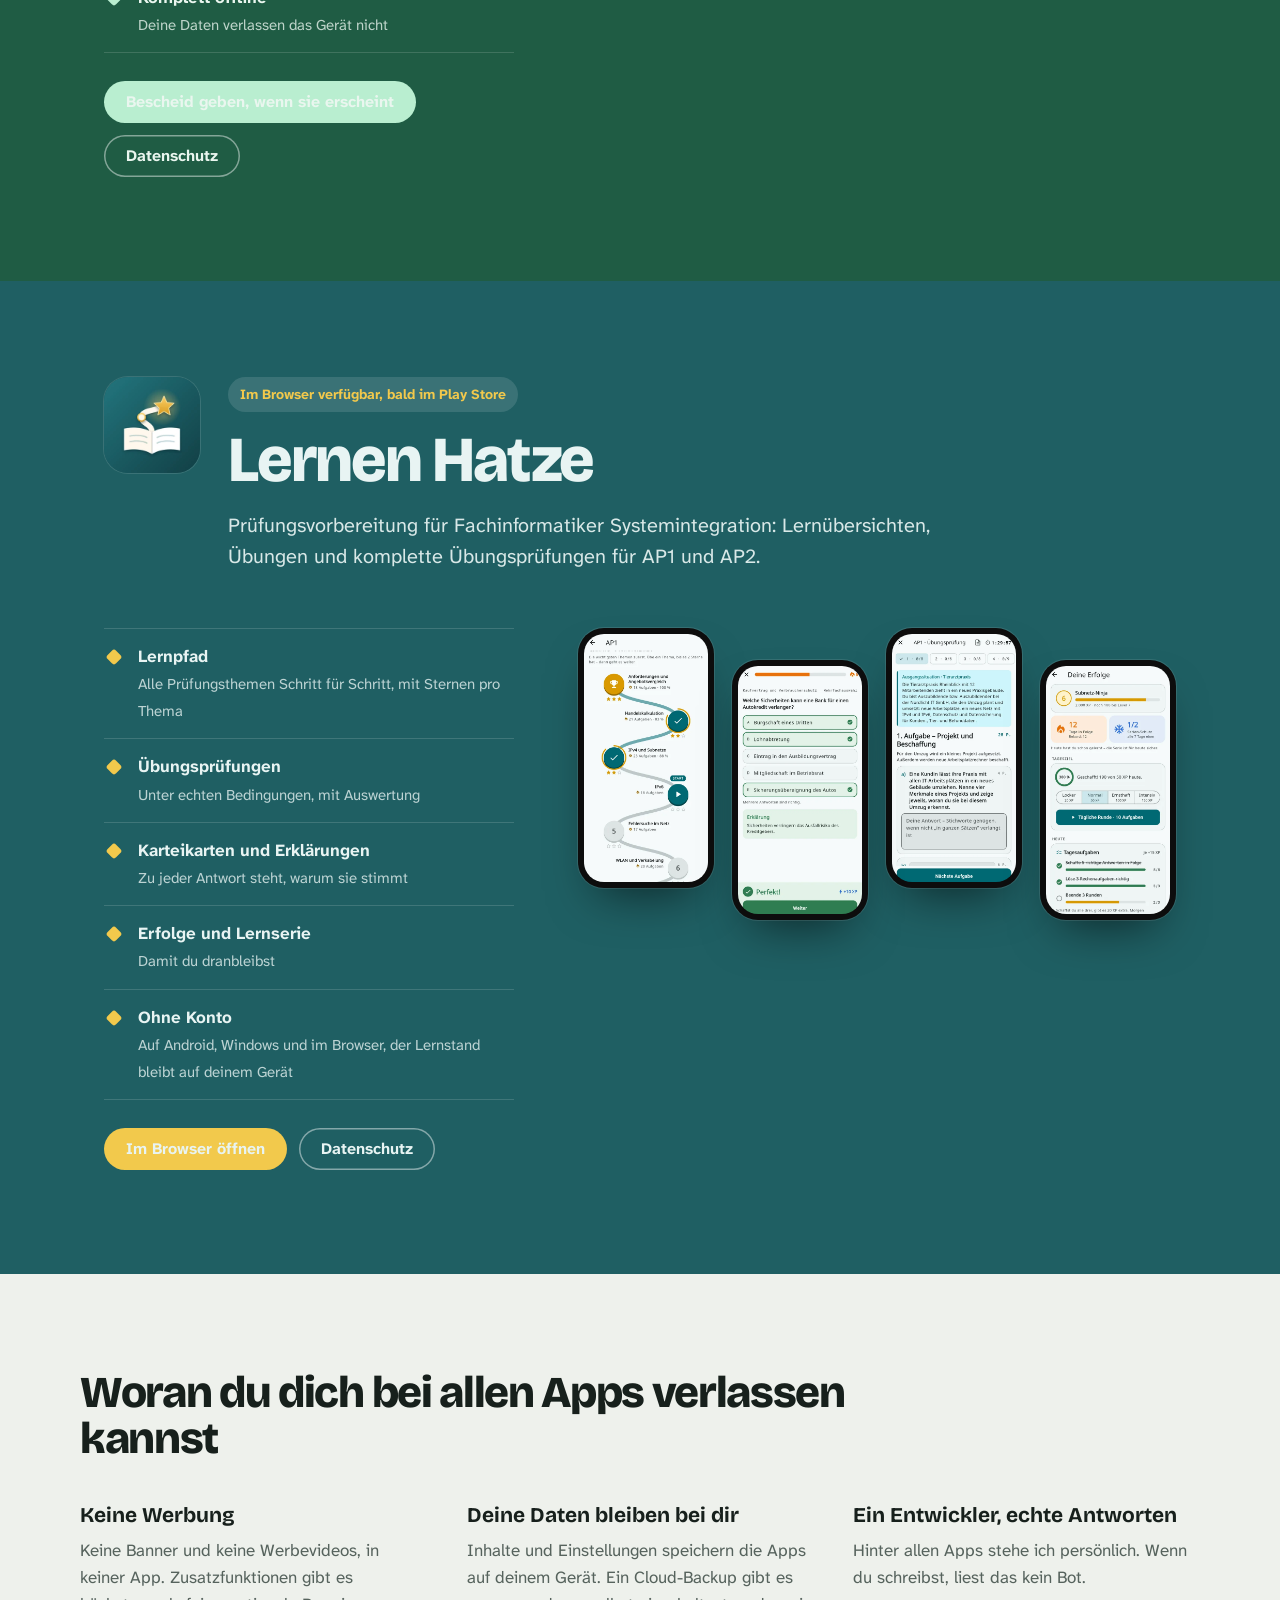
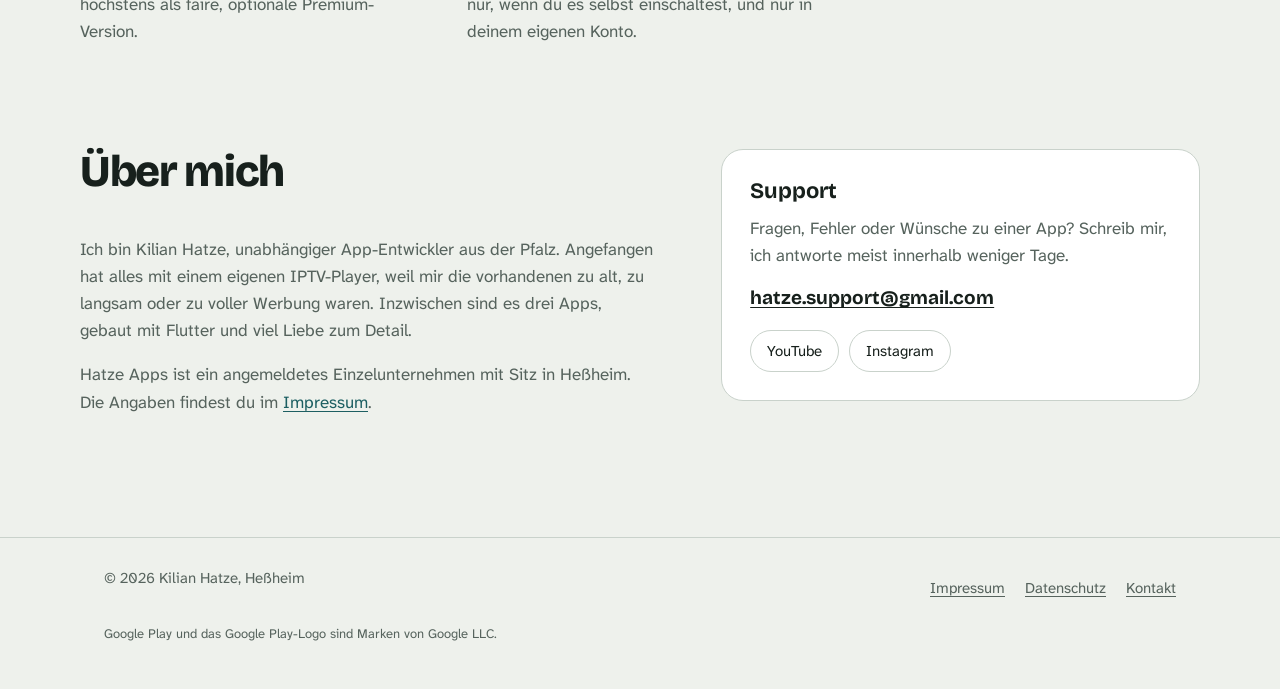
==== commit af41aa0e: "Website: Support-Adresse, Datenschutz IPTV für 1.3.7 aktualisiert Co-Authored-By: Claude Opus 5.5 <n" ====
--- a/index.html
+++ b/index.html
@@ -19,7 +19,7 @@
 <meta name="twitter:card" content="summary_large_image">
 <script type="application/ld+json">
 {"@context":"https://schema.org","@graph":[
- {"@type":"Organization","name":"Hatze Apps","url":"https://hatze-apps.de/","logo":"https://hatze-apps.de/apple-touch-icon.png","email":"kilihatze@gmail.com",
+ {"@type":"Organization","name":"Hatze Apps","url":"https://hatze-apps.de/","logo":"https://hatze-apps.de/apple-touch-icon.png","email":"hatze.support@gmail.com",
   "founder":{"@type":"Person","name":"Kilian Hatzenbühler","alternateName":"Kilian Hatze"},
   "address":{"@type":"PostalAddress","streetAddress":"Hauptstraße 46","postalCode":"67258","addressLocality":"Heßheim","addressCountry":"DE"},
   "sameAs":["https://www.youtube.com/channel/UCroXoni4uDEtejKwLnq33kw","https://www.instagram.com/iptvprohatze/"]},
@@ -90,7 +90,7 @@
       <div>
         <ul class="merkmale"><li><b>Ernährungstagebuch</b><span>Lebensmittel per Barcode oder Suche, mit Kalorien und Nährwerten</span></li><li><b>Training</b><span>Eigene Pläne und ein Begleiter, der durch jedes Workout führt</span></li><li><b>Fortschritt</b><span>Gewicht, Körpermaße und Fortschrittsfotos im Verlauf</span></li><li><b>Schrittzähler</b><span>Optional, für einen realistischen Tagesbedarf</span></li><li><b>Komplett offline</b><span>Deine Daten verlassen das Gerät nicht</span></li></ul>
         <div class="aktionen">
-          <a class="knopf" href="mailto:kilihatze@gmail.com?subject=HatzeFit%20%E2%80%93%20Bescheid%20geben">Bescheid geben, wenn sie erscheint</a>
+          <a class="knopf" href="mailto:hatze.support@gmail.com?subject=HatzeFit%20%E2%80%93%20Bescheid%20geben">Bescheid geben, wenn sie erscheint</a>
           <a class="knopf leise" href="/hatzefit/datenschutz.html">Datenschutz</a>
         </div>
       </div>
@@ -140,7 +140,7 @@
   <div class="kontakt">
     <h3>Support</h3>
     <p>Fragen, Fehler oder Wünsche zu einer App? Schreib mir, ich antworte meist innerhalb weniger Tage.</p>
-    <a class="mail" href="mailto:kilihatze@gmail.com">kilihatze@gmail.com</a>
+    <a class="mail" href="mailto:hatze.support@gmail.com">hatze.support@gmail.com</a>
     <div class="kanaele">
       <a href="https://www.youtube.com/channel/UCroXoni4uDEtejKwLnq33kw">YouTube</a>
       <a href="https://www.instagram.com/iptvprohatze/">Instagram</a>
@@ -151,7 +151,7 @@
 </main>
 <footer class="fuss-seite"><div class="rahmen">
   <div>© 2026 Kilian Hatze, Heßheim</div>
-  <nav aria-label="Rechtliches"><a href="/impressum.html">Impressum</a><a href="/datenschutz.html">Datenschutz</a><a href="mailto:kilihatze@gmail.com">Kontakt</a></nav>
+  <nav aria-label="Rechtliches"><a href="/impressum.html">Impressum</a><a href="/datenschutz.html">Datenschutz</a><a href="mailto:hatze.support@gmail.com">Kontakt</a></nav>
   <p class="marken">Google Play und das Google Play-Logo sind Marken von Google LLC.</p>
 </div></footer>
 </body>
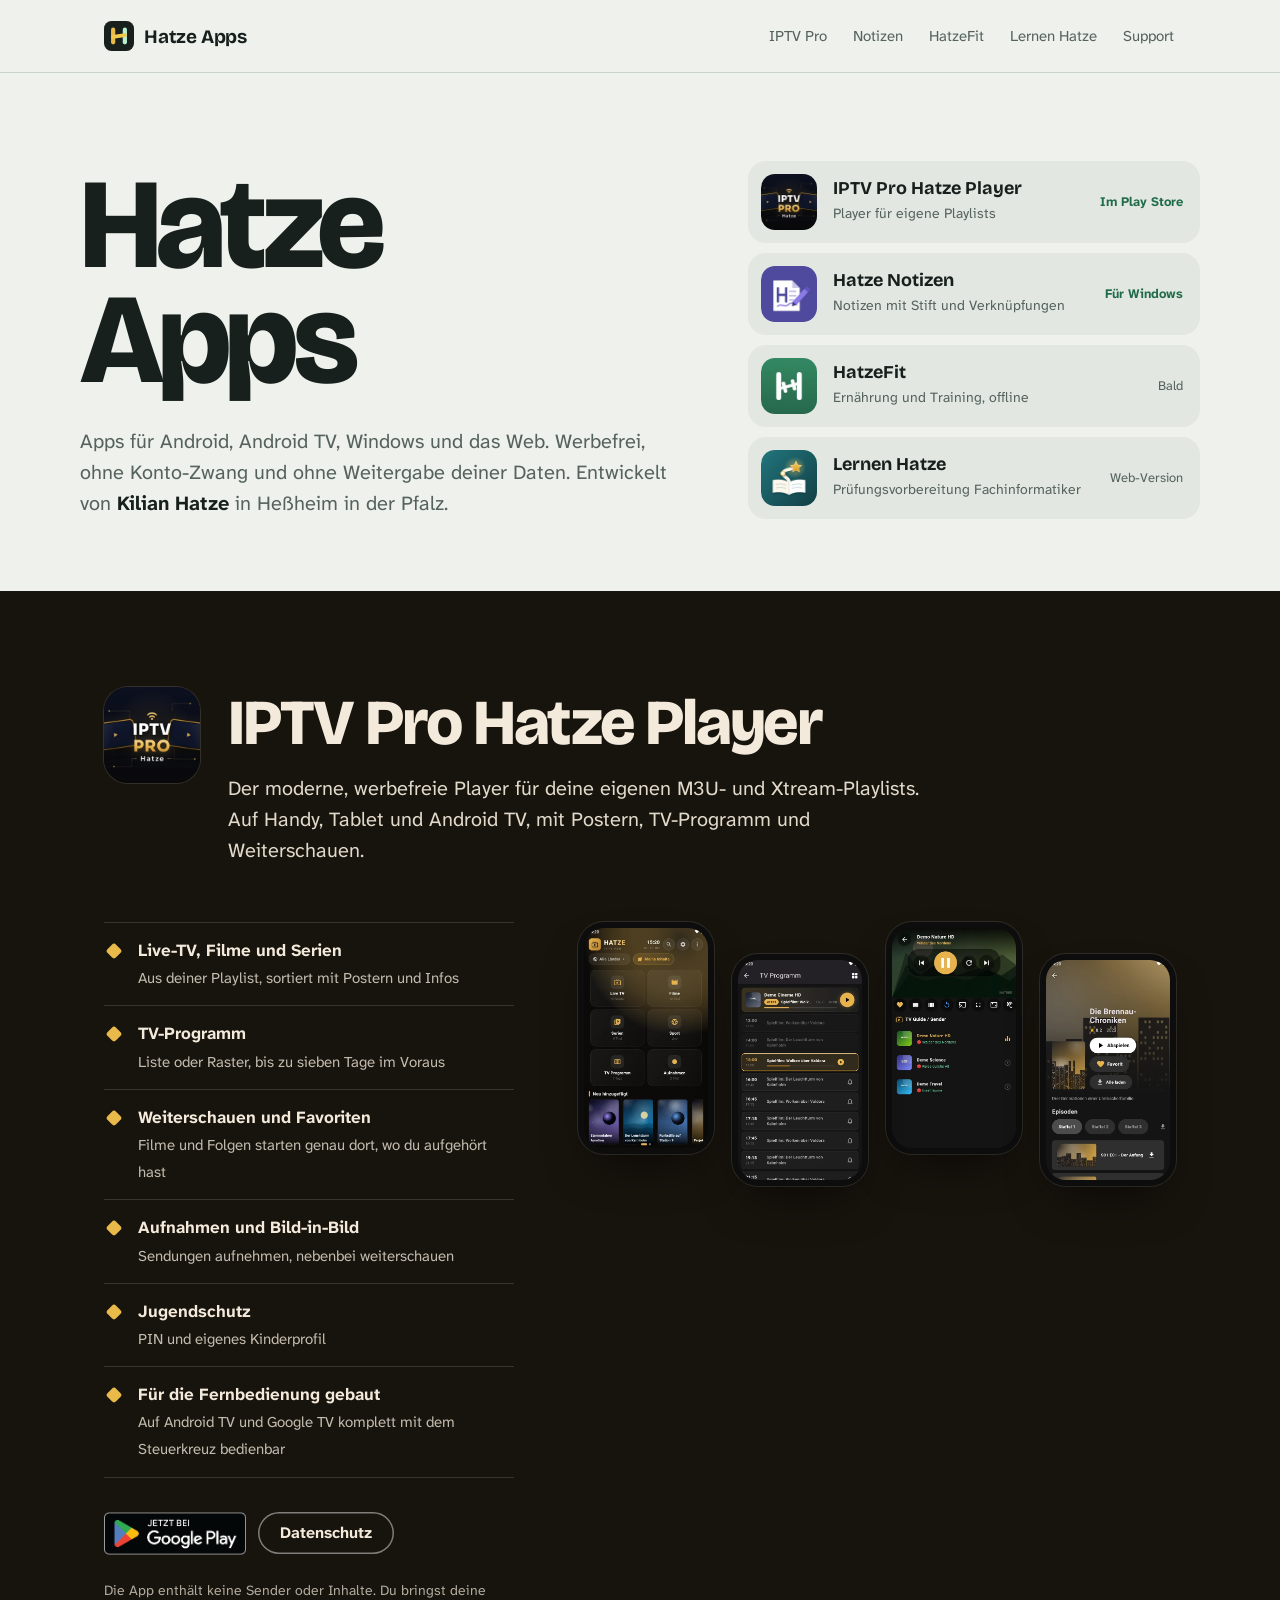
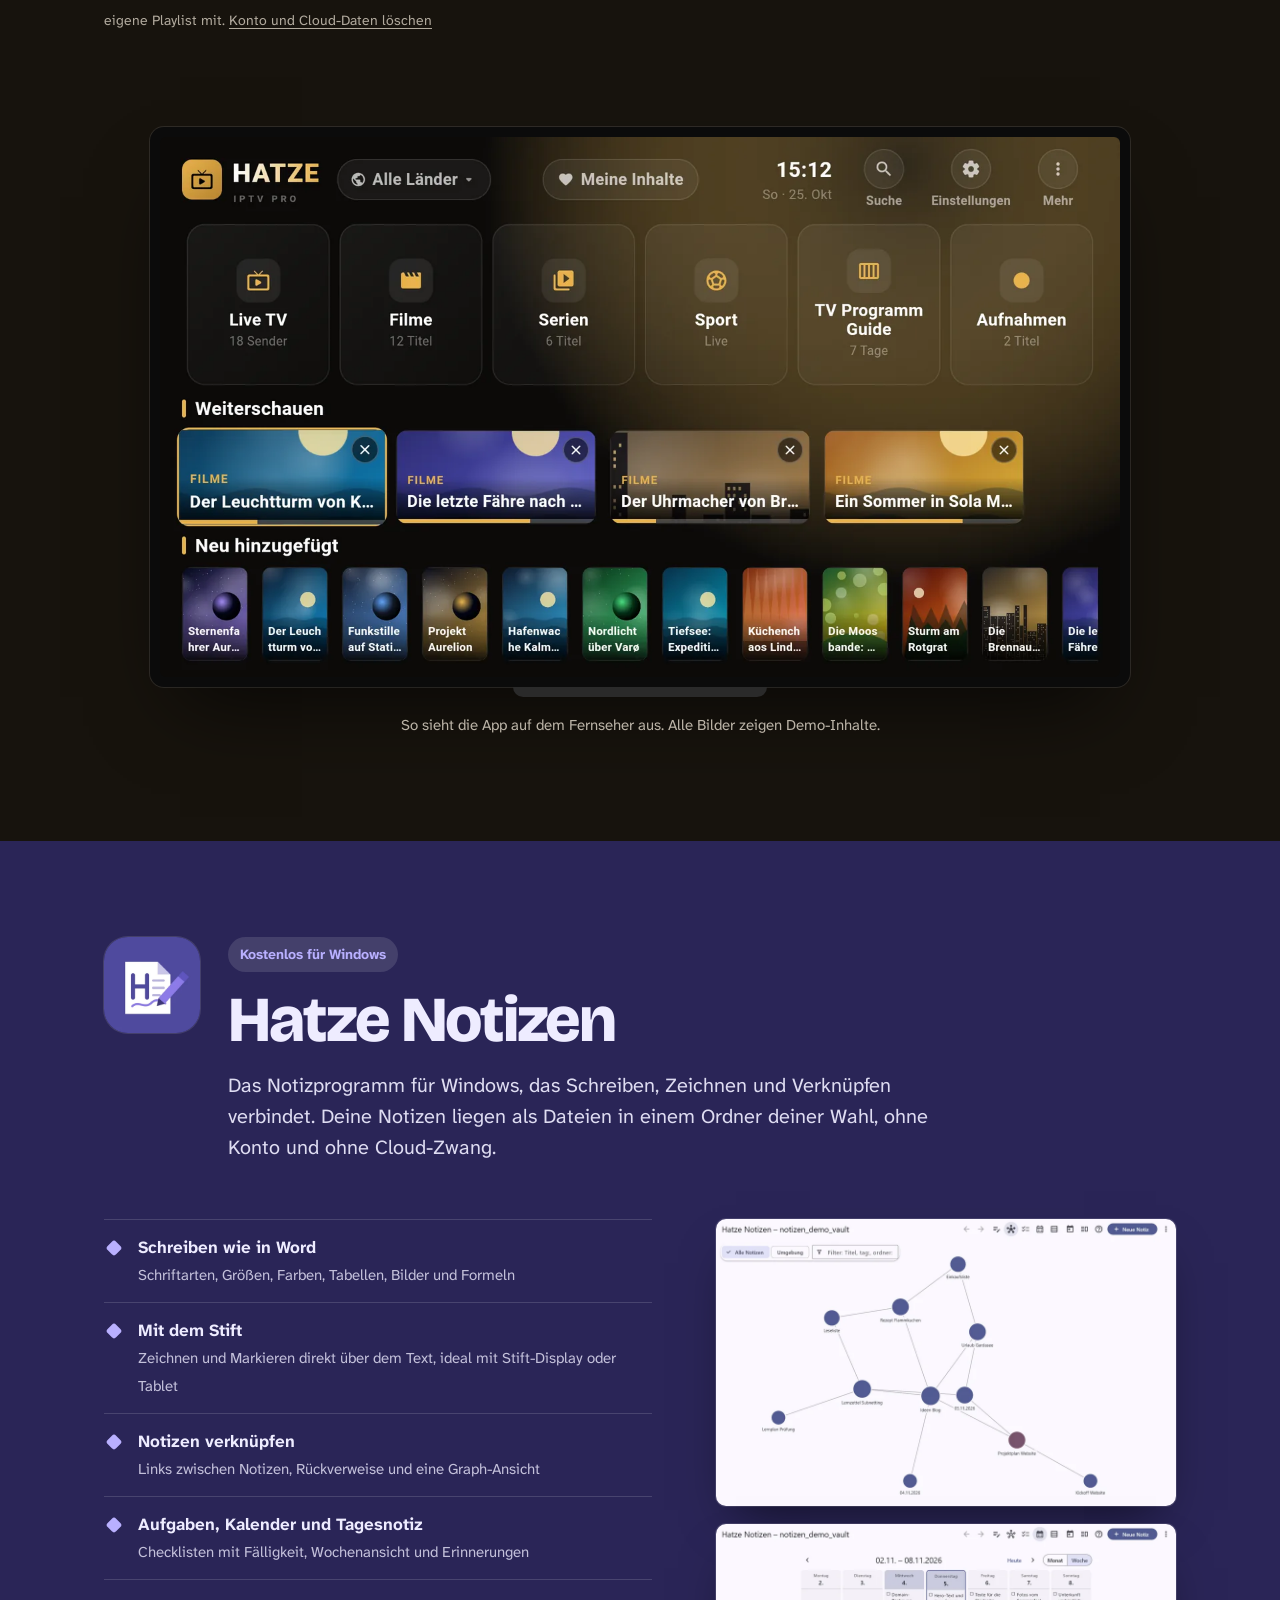
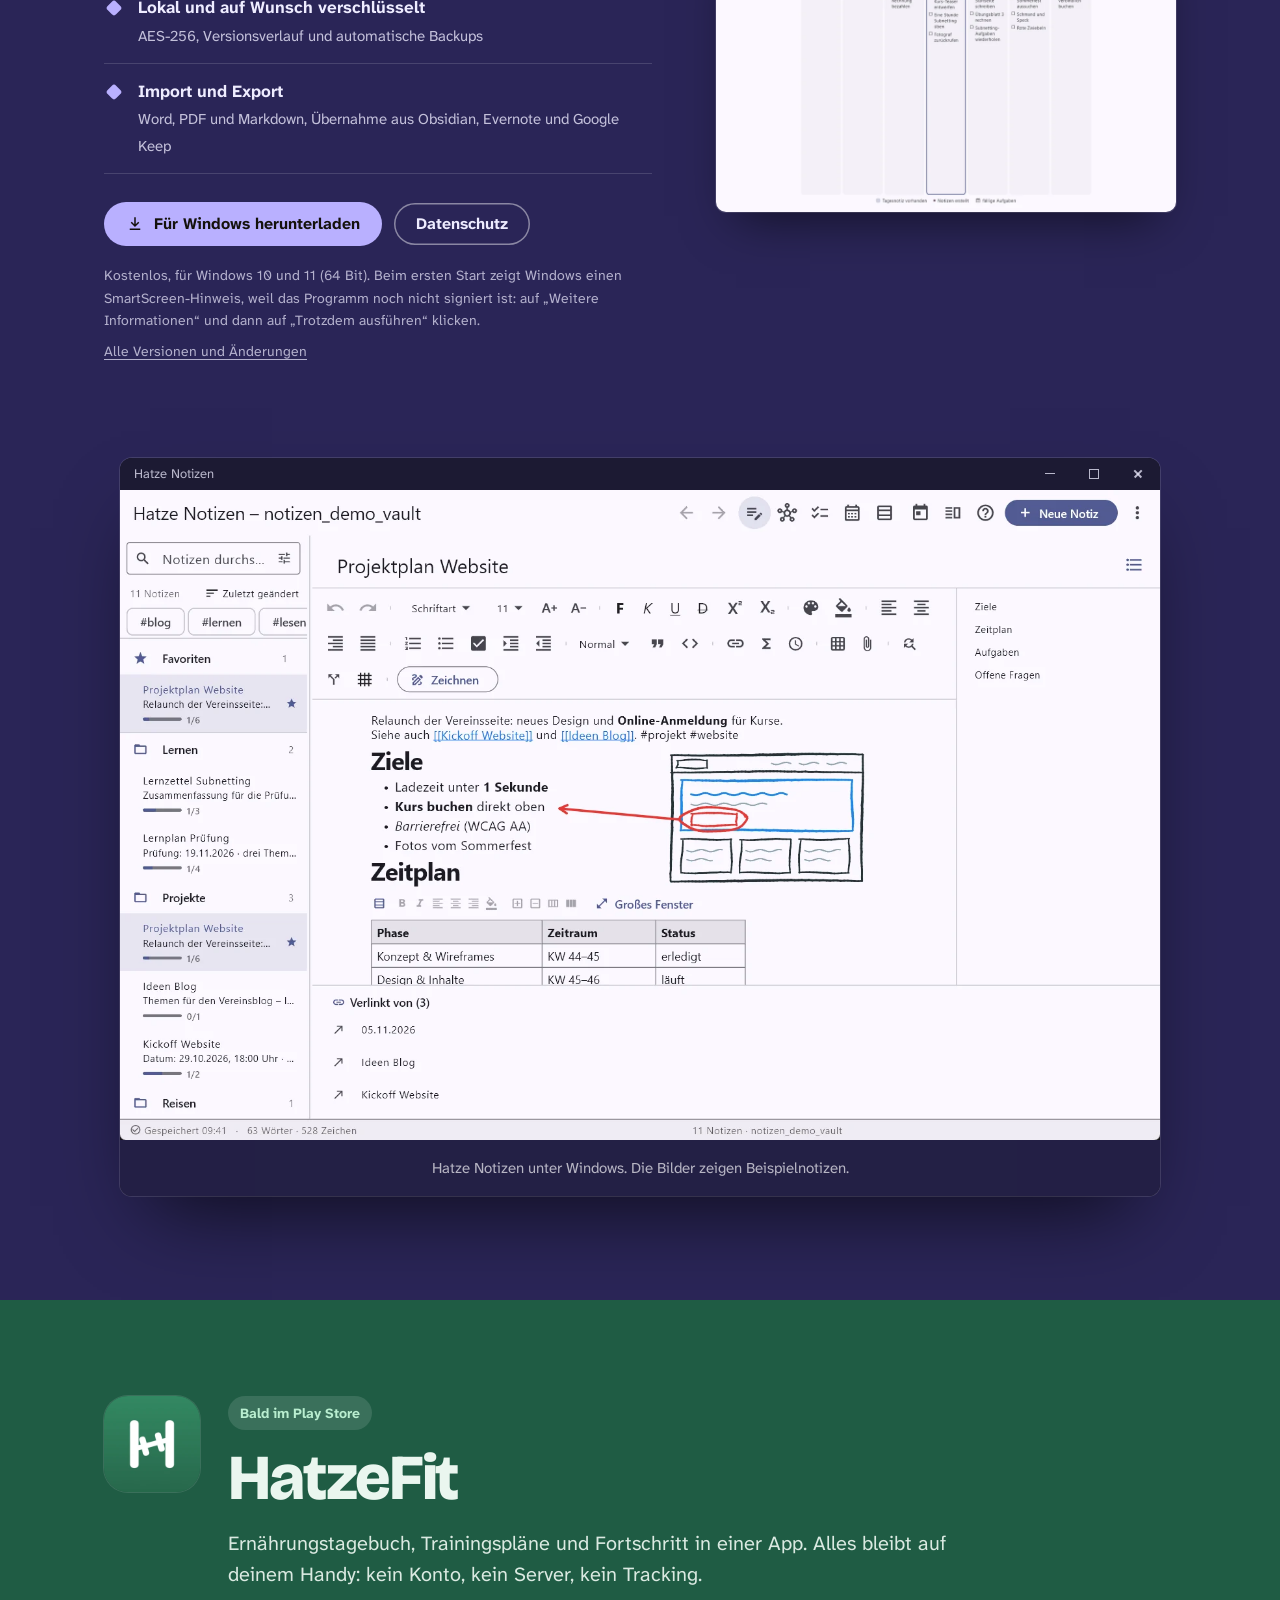
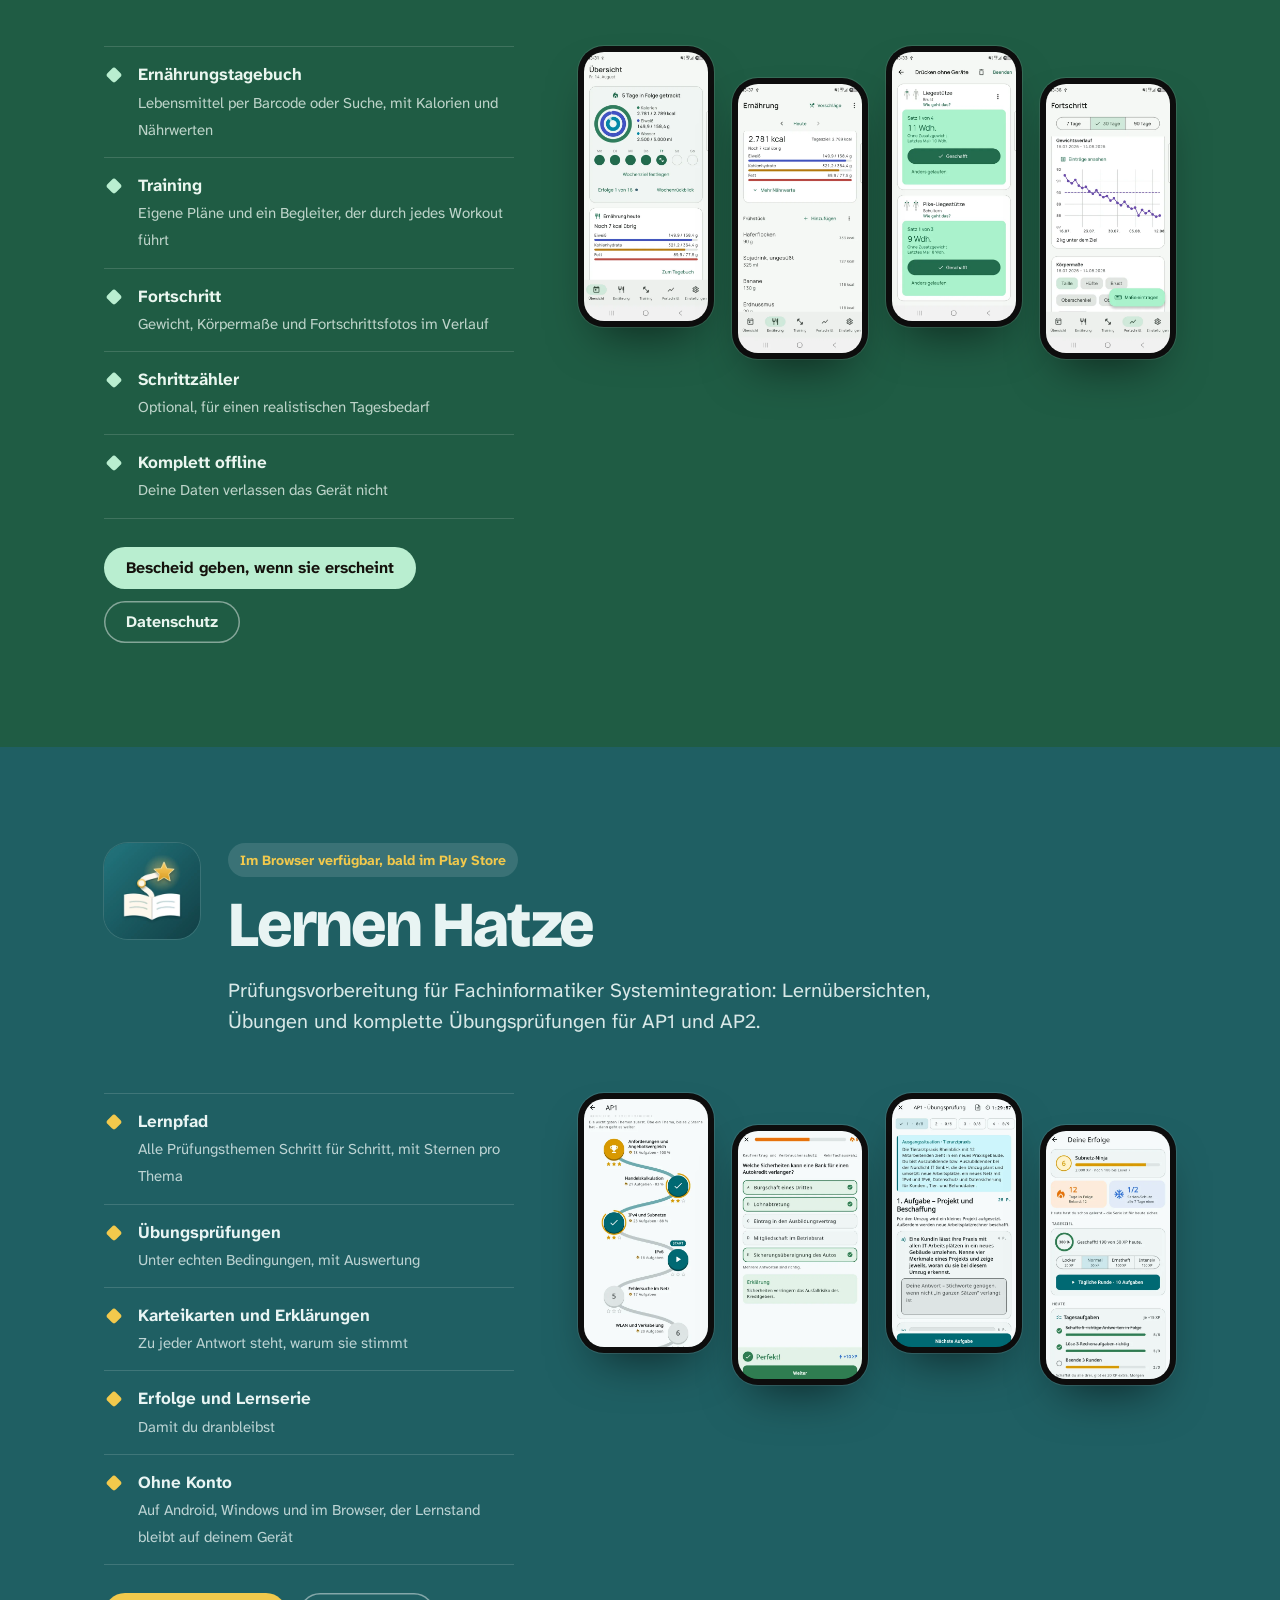
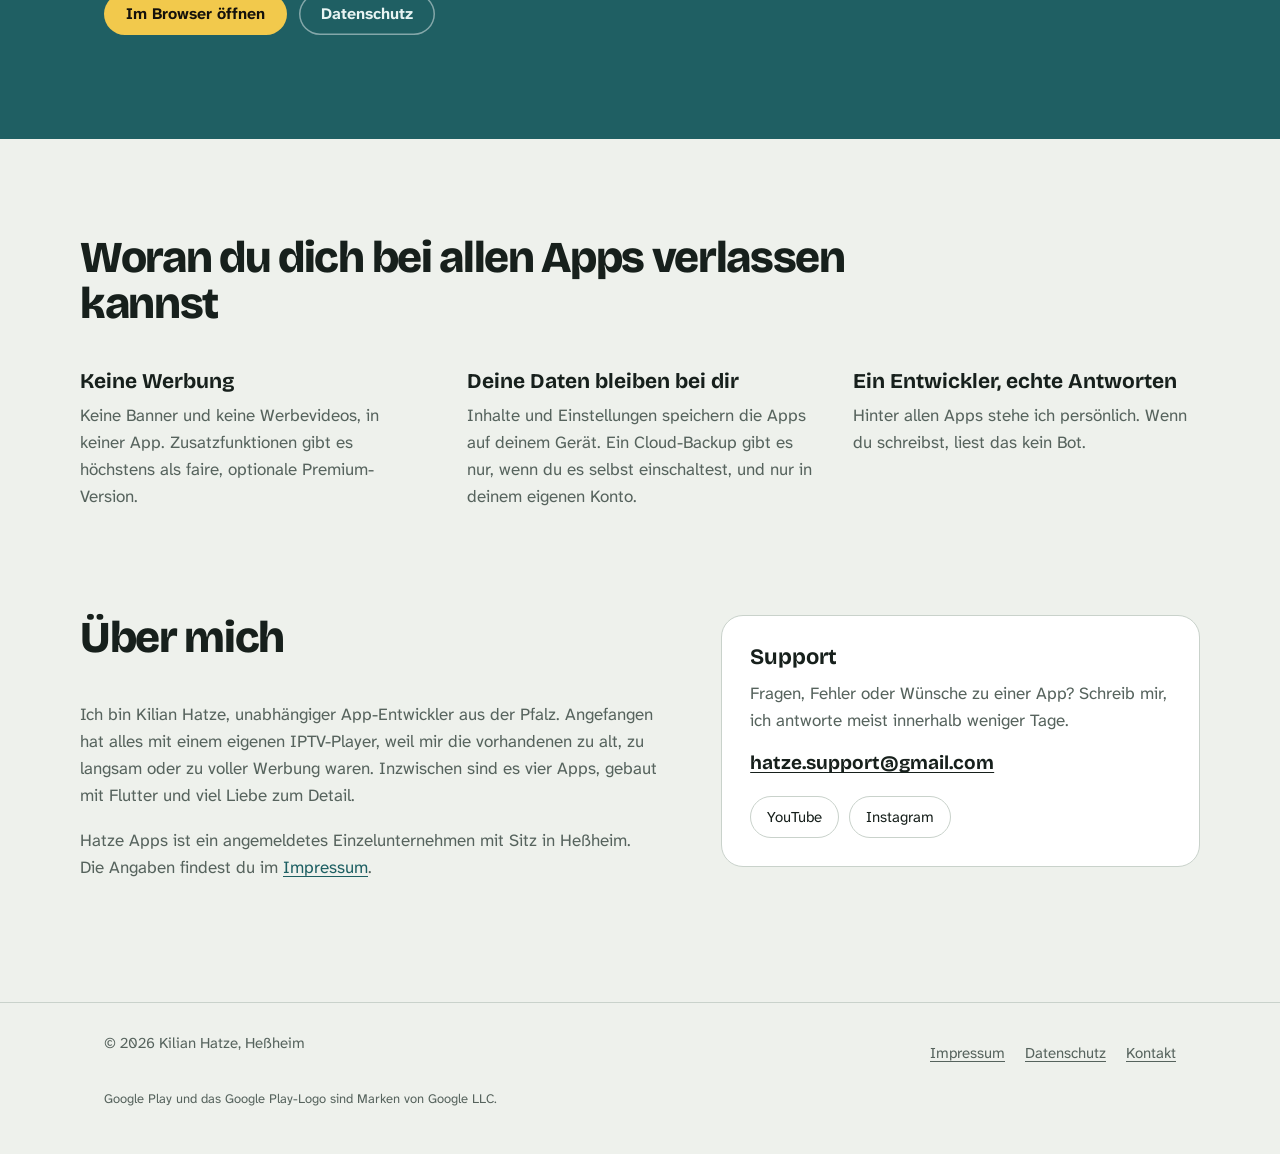
==== commit 9f8c2d53: "Website: Hatze Notizen ergänzt, Knopf-Kontrast Co-Authored-By: Claude Opus 5.5 <noreply@anthropic.co" ====
--- a/index.html
+++ b/index.html
@@ -12,7 +12,7 @@
 <link rel="icon" href="/favicon.svg" type="image/svg+xml">
 <link rel="apple-touch-icon" href="/apple-touch-icon.png">
 <meta property="og:title" content="Hatze Apps">
-<meta property="og:description" content="Apps von Kilian Hatze: IPTV Pro Hatze Player, HatzeFit und Lernen Hatze.">
+<meta property="og:description" content="Apps von Kilian Hatze: IPTV Pro Hatze Player, Hatze Notizen, HatzeFit und Lernen Hatze.">
 <meta property="og:image" content="https://hatze-apps.de/img/og.png">
 <meta property="og:url" content="https://hatze-apps.de/">
 <meta property="og:type" content="website">
@@ -25,6 +25,9 @@
   "sameAs":["https://www.youtube.com/channel/UCroXoni4uDEtejKwLnq33kw","https://www.instagram.com/iptvprohatze/"]},
  {"@type":"MobileApplication","name":"IPTV Pro Hatze Player","operatingSystem":"Android, Android TV","applicationCategory":"MultimediaApplication",
   "url":"https://hatze-apps.de/#iptv","installUrl":"https://play.google.com/store/apps/details?id=com.hatze.iptvpro","image":"https://hatze-apps.de/img/icon-iptv.webp",
+  "offers":{"@type":"Offer","price":"0","priceCurrency":"EUR"},"author":{"@type":"Person","name":"Kilian Hatze"}},
+ {"@type":"SoftwareApplication","name":"Hatze Notizen","operatingSystem":"Windows 10, Windows 11","applicationCategory":"ProductivityApplication",
+  "url":"https://hatze-apps.de/#notizen","downloadUrl":"https://github.com/KilianHatze/hatze-notizen-releases/releases/latest/download/HatzeNotizen_Setup.exe","image":"https://hatze-apps.de/img/icon-notizen.webp",
   "offers":{"@type":"Offer","price":"0","priceCurrency":"EUR"},"author":{"@type":"Person","name":"Kilian Hatze"}}
 ]}
 </script>
@@ -32,17 +35,18 @@
 <body>
 <header class="kopf"><div class="rahmen">
   <a class="marke" href="/"><svg viewBox="0 0 64 64" aria-hidden="true"><rect width="64" height="64" rx="16" fill="#17201c"/><rect x="15" y="14" width="9" height="36" rx="4.5" fill="#e9b949"/><rect x="40" y="14" width="9" height="36" rx="4.5" fill="#b9eed0"/><rect x="15" y="28" width="34" height="8" rx="4" fill="#f2c94c" transform="rotate(-8 32 32)"/></svg>Hatze Apps</a>
-  <nav aria-label="Hauptnavigation"><a href="/#iptv">IPTV Pro</a><a href="/#hatzefit">HatzeFit</a><a href="/#lernen">Lernen Hatze</a><a href="/#kontakt">Support</a></nav>
+  <nav aria-label="Hauptnavigation"><a href="/#iptv">IPTV Pro</a><a href="/#notizen">Notizen</a><a href="/#hatzefit">HatzeFit</a><a href="/#lernen">Lernen Hatze</a><a href="/#kontakt">Support</a></nav>
 </div></header>
 <main>
 
 <div class="rahmen einstieg">
   <div>
     <h1>Hatze<br>Apps</h1>
-    <p>Apps für Android, Android TV und das Web. Werbefrei, ohne Konto-Zwang und ohne Weitergabe deiner Daten. Entwickelt von <strong>Kilian Hatze</strong> in Heßheim in der Pfalz.</p>
+    <p>Apps für Android, Android TV, Windows und das Web. Werbefrei, ohne Konto-Zwang und ohne Weitergabe deiner Daten. Entwickelt von <strong>Kilian Hatze</strong> in Heßheim in der Pfalz.</p>
   </div>
   <ul class="app-wahl" aria-label="Die Apps">
     <li><a href="#iptv"><img src="/img/icon-iptv.webp" width="256" height="256" alt=""><div><b>IPTV Pro Hatze Player</b><span>Player für eigene Playlists</span></div><span class="zustand live">Im Play Store</span></a></li>
+    <li><a href="#notizen"><img src="/img/icon-notizen.webp" width="256" height="256" alt=""><div><b>Hatze Notizen</b><span>Notizen mit Stift und Verknüpfungen</span></div><span class="zustand live">Für Windows</span></a></li>
     <li><a href="#hatzefit"><img src="/img/icon-hatzefit.webp" width="256" height="256" alt=""><div><b>HatzeFit</b><span>Ernährung und Training, offline</span></div><span class="zustand">Bald</span></a></li>
     <li><a href="#lernen"><img src="/img/icon-lernen.webp" width="256" height="256" alt=""><div><b>Lernen Hatze</b><span>Prüfungsvorbereitung Fachinformatiker</span></div><span class="zustand">Web-Version</span></a></li>
   </ul>
@@ -72,6 +76,35 @@
       <div class="schirm"><img src="/img/iptv-tv.webp" width="1440" height="810" alt="IPTV Pro Hatze auf Android TV: Startseite mit Weiterschauen und neu hinzugefügten Titeln" loading="lazy"></div>
       <div class="fuss"></div>
       <figcaption>So sieht die App auf dem Fernseher aus. Alle Bilder zeigen Demo-Inhalte.</figcaption>
+    </figure>
+  </div>
+</section>
+
+<section class="kapitel notizen" id="notizen" aria-labelledby="t-notizen">
+  <div class="rahmen">
+    <div class="kapitel-kopf">
+      <img src="/img/icon-notizen.webp" width="256" height="256" alt="Programm-Symbol Hatze Notizen">
+      <div>
+        <span class="zustand-band">Kostenlos für Windows</span>
+        <h2 id="t-notizen">Hatze Notizen</h2>
+        <p class="lead">Das Notizprogramm für Windows, das Schreiben, Zeichnen und Verknüpfen verbindet. Deine Notizen liegen als Dateien in einem Ordner deiner Wahl, ohne Konto und ohne Cloud-Zwang.</p>
+      </div>
+    </div>
+    <div class="kapitel-inhalt">
+      <div>
+        <ul class="merkmale"><li><b>Schreiben wie in Word</b><span>Schriftarten, Größen, Farben, Tabellen, Bilder und Formeln</span></li><li><b>Mit dem Stift</b><span>Zeichnen und Markieren direkt über dem Text, ideal mit Stift-Display oder Tablet</span></li><li><b>Notizen verknüpfen</b><span>Links zwischen Notizen, Rückverweise und eine Graph-Ansicht</span></li><li><b>Aufgaben, Kalender und Tagesnotiz</b><span>Checklisten mit Fälligkeit, Wochenansicht und Erinnerungen</span></li><li><b>Lokal und auf Wunsch verschlüsselt</b><span>AES-256, Versionsverlauf und automatische Backups</span></li><li><b>Import und Export</b><span>Word, PDF und Markdown, Übernahme aus Obsidian, Evernote und Google Keep</span></li></ul>
+        <div class="aktionen">
+          <a class="knopf" href="https://github.com/KilianHatze/hatze-notizen-releases/releases/latest/download/HatzeNotizen_Setup.exe"><svg viewBox="0 0 24 24" aria-hidden="true"><path fill="currentColor" d="M11 3h2v9.2l3.3-3.3 1.4 1.4L12 16l-5.7-5.7 1.4-1.4 3.3 3.3V3zM5 18h14v2H5z"/></svg>Für Windows herunterladen</a>
+          <a class="knopf leise" href="/hatze-notizen/datenschutz.html">Datenschutz</a>
+        </div>
+        <p class="kleingedruckt">Kostenlos, für Windows 10 und 11 (64 Bit). Beim ersten Start zeigt Windows einen SmartScreen-Hinweis, weil das Programm noch nicht signiert ist: auf „Weitere Informationen“ und dann auf „Trotzdem ausführen“ klicken. <a href="https://github.com/KilianHatze/hatze-notizen-releases/releases">Alle Versionen und Änderungen</a></p>
+      </div>
+      <div class="bildpaar"><figure><img src="/img/notizen-2.webp" width="960" height="600" alt="Graph-Ansicht mit verknüpften Notizen" loading="lazy"></figure><figure><img src="/img/notizen-3.webp" width="960" height="600" alt="Kalender mit Aufgaben und Tagesnotiz" loading="lazy"></figure></div>
+    </div>
+    <figure class="fenster">
+      <div class="leiste" aria-hidden="true"><span>Hatze Notizen</span><i></i><i></i><i></i></div>
+      <img src="/img/notizen-1.webp" width="1600" height="1000" alt="Hatze Notizen unter Windows: Notiz mit Formatierung und Handschrift, links die Ordner, rechts die Gliederung" loading="lazy">
+      <figcaption>Hatze Notizen unter Windows. Die Bilder zeigen Beispielnotizen.</figcaption>
     </figure>
   </div>
 </section>
@@ -134,7 +167,7 @@
 <section class="rahmen ueber" id="kontakt" aria-labelledby="t-ueber">
   <div>
     <h2 id="t-ueber">Über mich</h2>
-    <p>Ich bin Kilian Hatze, unabhängiger App-Entwickler aus der Pfalz. Angefangen hat alles mit einem eigenen IPTV-Player, weil mir die vorhandenen zu alt, zu langsam oder zu voller Werbung waren. Inzwischen sind es drei Apps, gebaut mit Flutter und viel Liebe zum Detail.</p>
+    <p>Ich bin Kilian Hatze, unabhängiger App-Entwickler aus der Pfalz. Angefangen hat alles mit einem eigenen IPTV-Player, weil mir die vorhandenen zu alt, zu langsam oder zu voller Werbung waren. Inzwischen sind es vier Apps, gebaut mit Flutter und viel Liebe zum Detail.</p>
     <p>Hatze Apps ist ein angemeldetes Einzelunternehmen mit Sitz in Heßheim. Die Angaben findest du im <a href="/impressum.html">Impressum</a>.</p>
   </div>
   <div class="kontakt">
--- a/style.css
+++ b/style.css
@@ -91,6 +91,7 @@
   font: 700 16px/1 var(--text); text-decoration: none; background: var(--akzent); color: #14110c;
 }
 .knopf:hover { filter: brightness(1.06); }
+.kapitel .knopf:not(.leise) { color: #14110c; }
 .knopf.leise { background: transparent; color: inherit; box-shadow: inset 0 0 0 1.5px rgba(255,255,255,.45); }
 .knopf svg { width: 18px; height: 18px; }
 /* offizielles Badge hat oben/unten je 29 von 250 px transparenten Rand: 55 px Bildhöhe = 42 px sichtbar, so hoch wie .knopf */
@@ -180,3 +181,19 @@
   .kopf nav { gap: 14px; }
   .fernseher { margin-top: 56px; }
 }
+
+/* Hatze Notizen */
+.kapitel.notizen { background: #2a2557; color: #eeecff; --akzent: #b9b0ff; }
+.fenster { margin: 88px auto 0; max-width: 1040px; border-radius: 12px; overflow: hidden; background: #111; box-shadow: 0 0 0 1px rgba(255,255,255,.12), 0 40px 80px -30px rgba(0,0,0,.7); }
+.fenster .leiste { display: flex; align-items: center; gap: 0; height: 32px; padding-left: 14px; background: #1c1a33; color: rgba(238,236,255,.75); font-size: 13px; }
+.fenster .leiste span { flex: 1; }
+.fenster .leiste i { width: 44px; height: 32px; position: relative; }
+.fenster .leiste i::before { content: ""; position: absolute; left: 17px; top: 15px; width: 10px; height: 1.5px; background: currentColor; }
+.fenster .leiste i:nth-of-type(2)::before { top: 11px; height: 10px; width: 10px; background: none; border: 1.5px solid currentColor; box-sizing: border-box; }
+.fenster .leiste i:nth-of-type(3)::before { top: 15px; transform: rotate(45deg); }
+.fenster .leiste i:nth-of-type(3)::after { content: ""; position: absolute; left: 17px; top: 15px; width: 10px; height: 1.5px; background: currentColor; transform: rotate(-45deg); }
+.fenster figcaption { text-align: center; font-size: 15px; opacity: .75; padding: 16px; background: #2a2557; }
+.bildpaar { display: grid; gap: 18px; max-width: 460px; justify-self: end; }
+.bildpaar figure { margin: 0; border-radius: 10px; overflow: hidden; box-shadow: 0 0 0 1px rgba(255,255,255,.12), 0 24px 48px -20px rgba(0,0,0,.6); }
+@media (max-width: 1060px) { .bildpaar { justify-self: start; max-width: 100%; grid-template-columns: 1fr 1fr; } }
+@media (max-width: 560px) { .bildpaar { grid-template-columns: 1fr; } .fenster { margin-top: 56px; } .fenster .leiste i { width: 32px; } .fenster .leiste i::before, .fenster .leiste i:nth-of-type(3)::after { left: 11px; } }
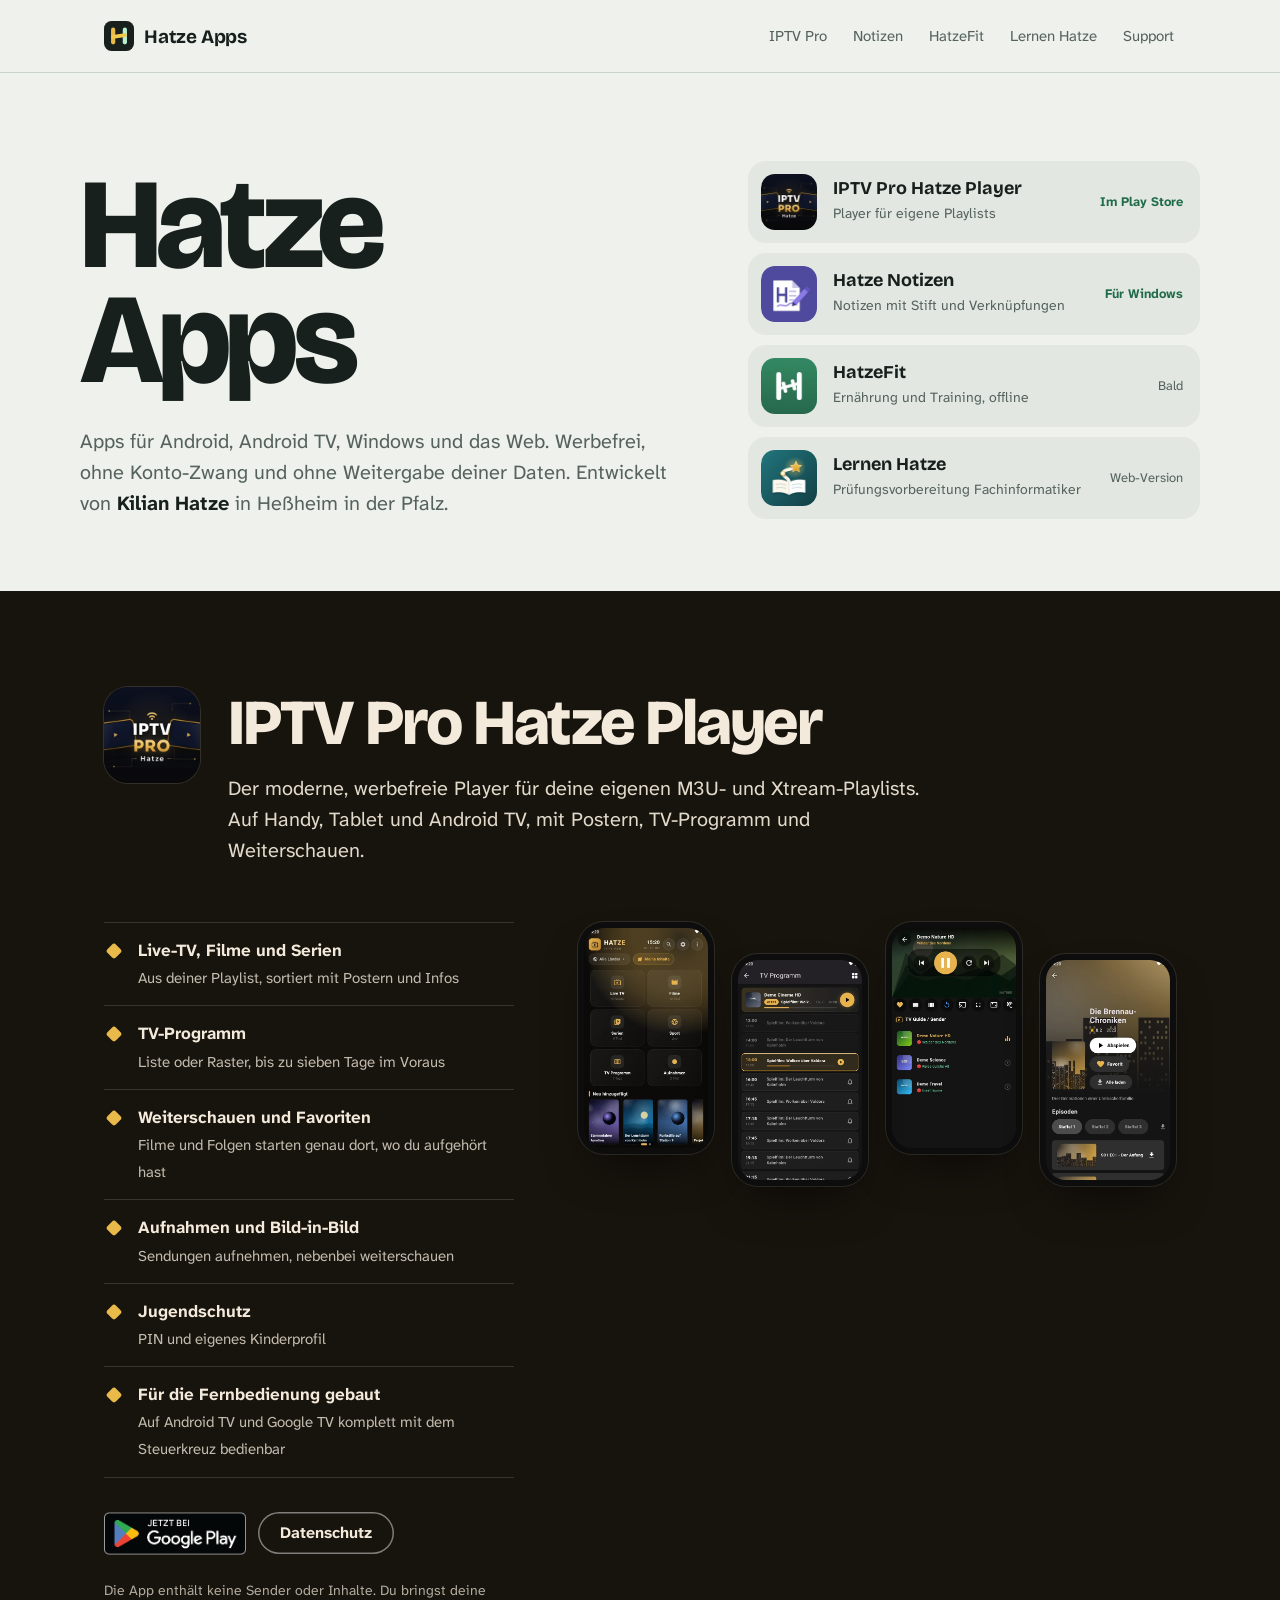
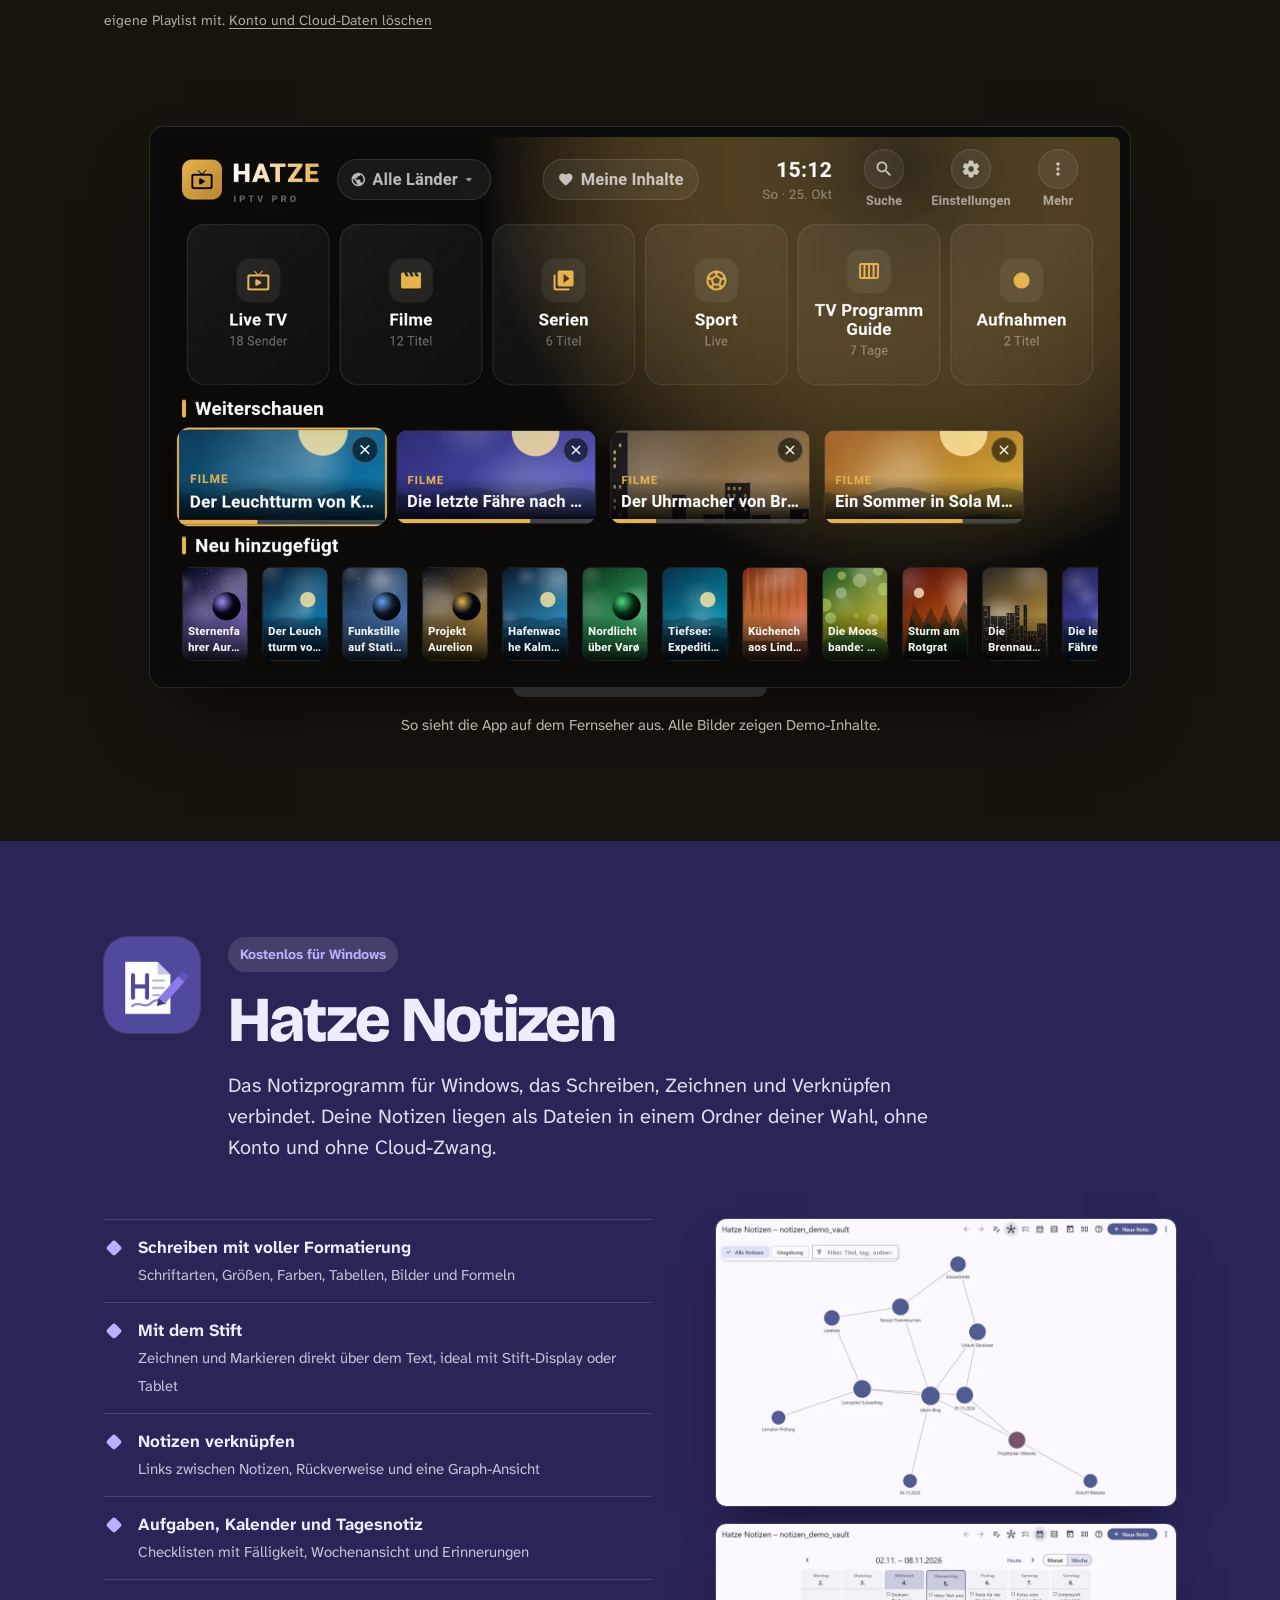
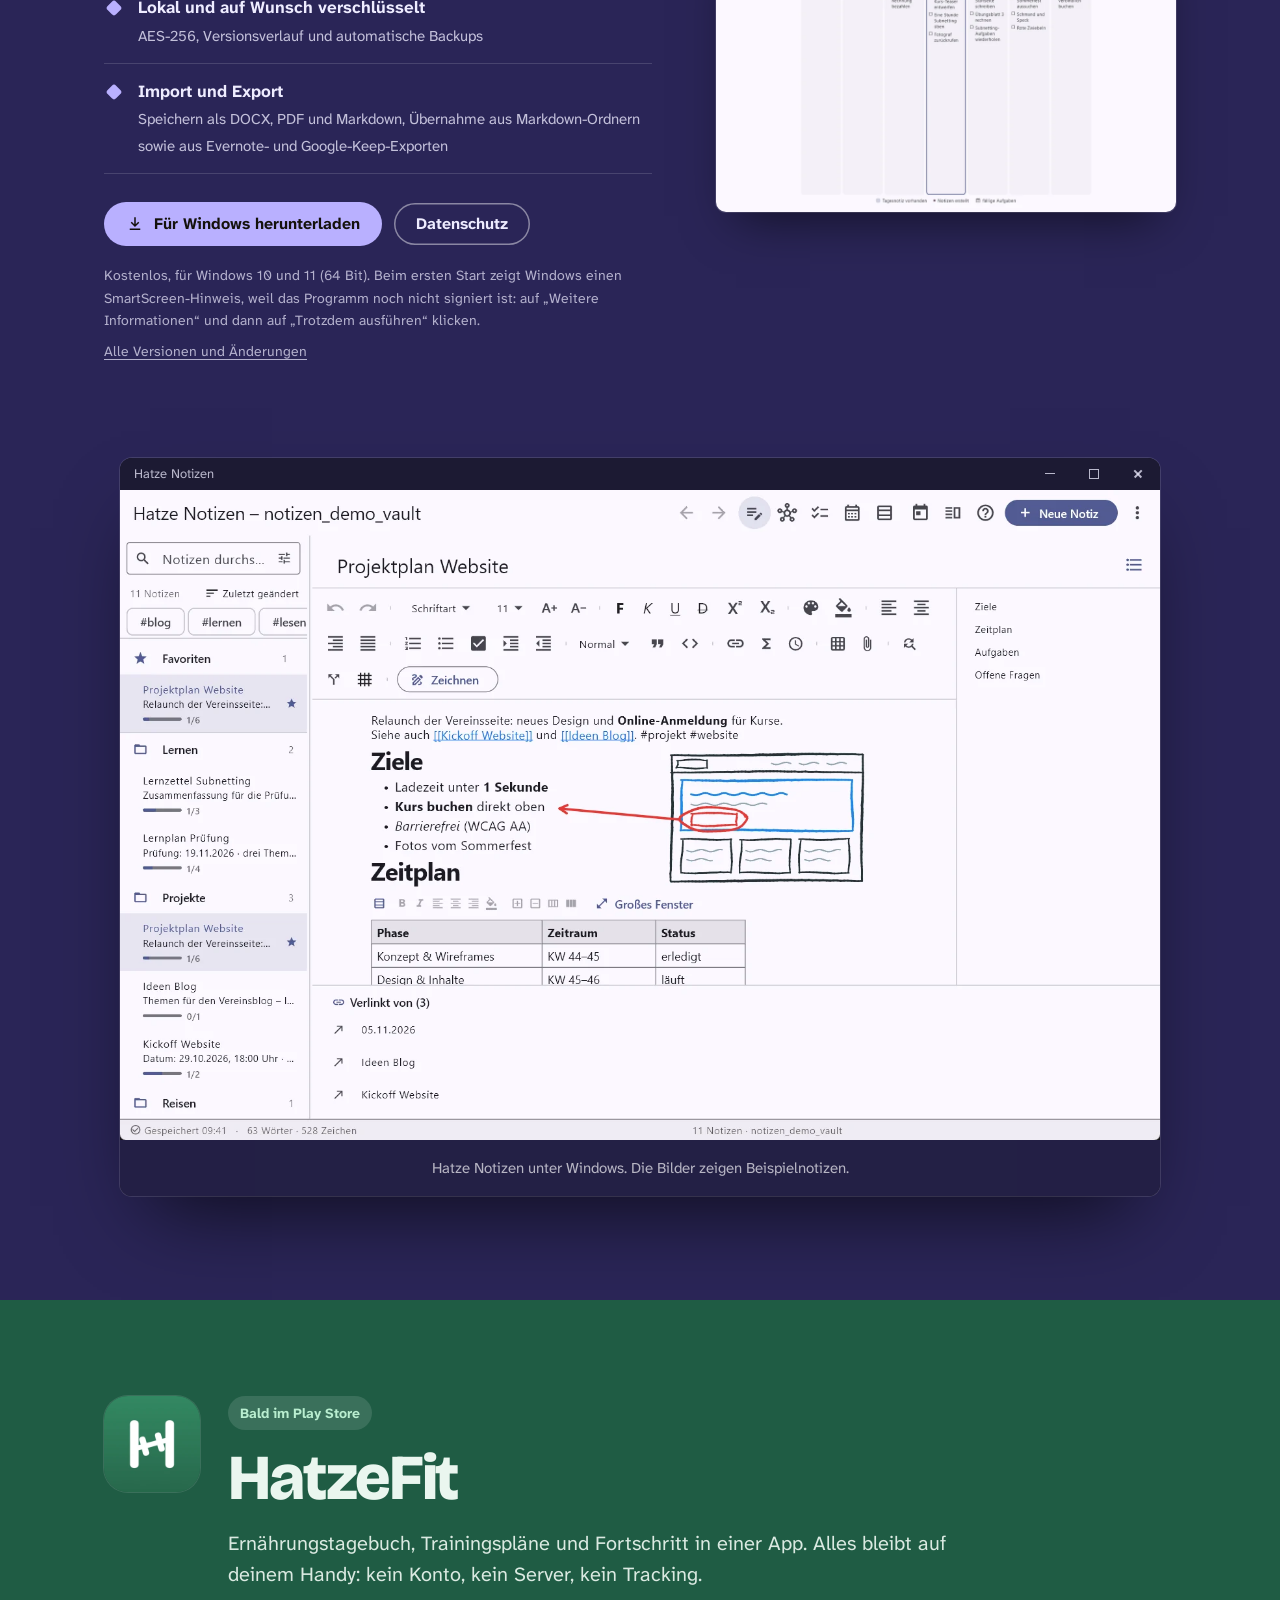
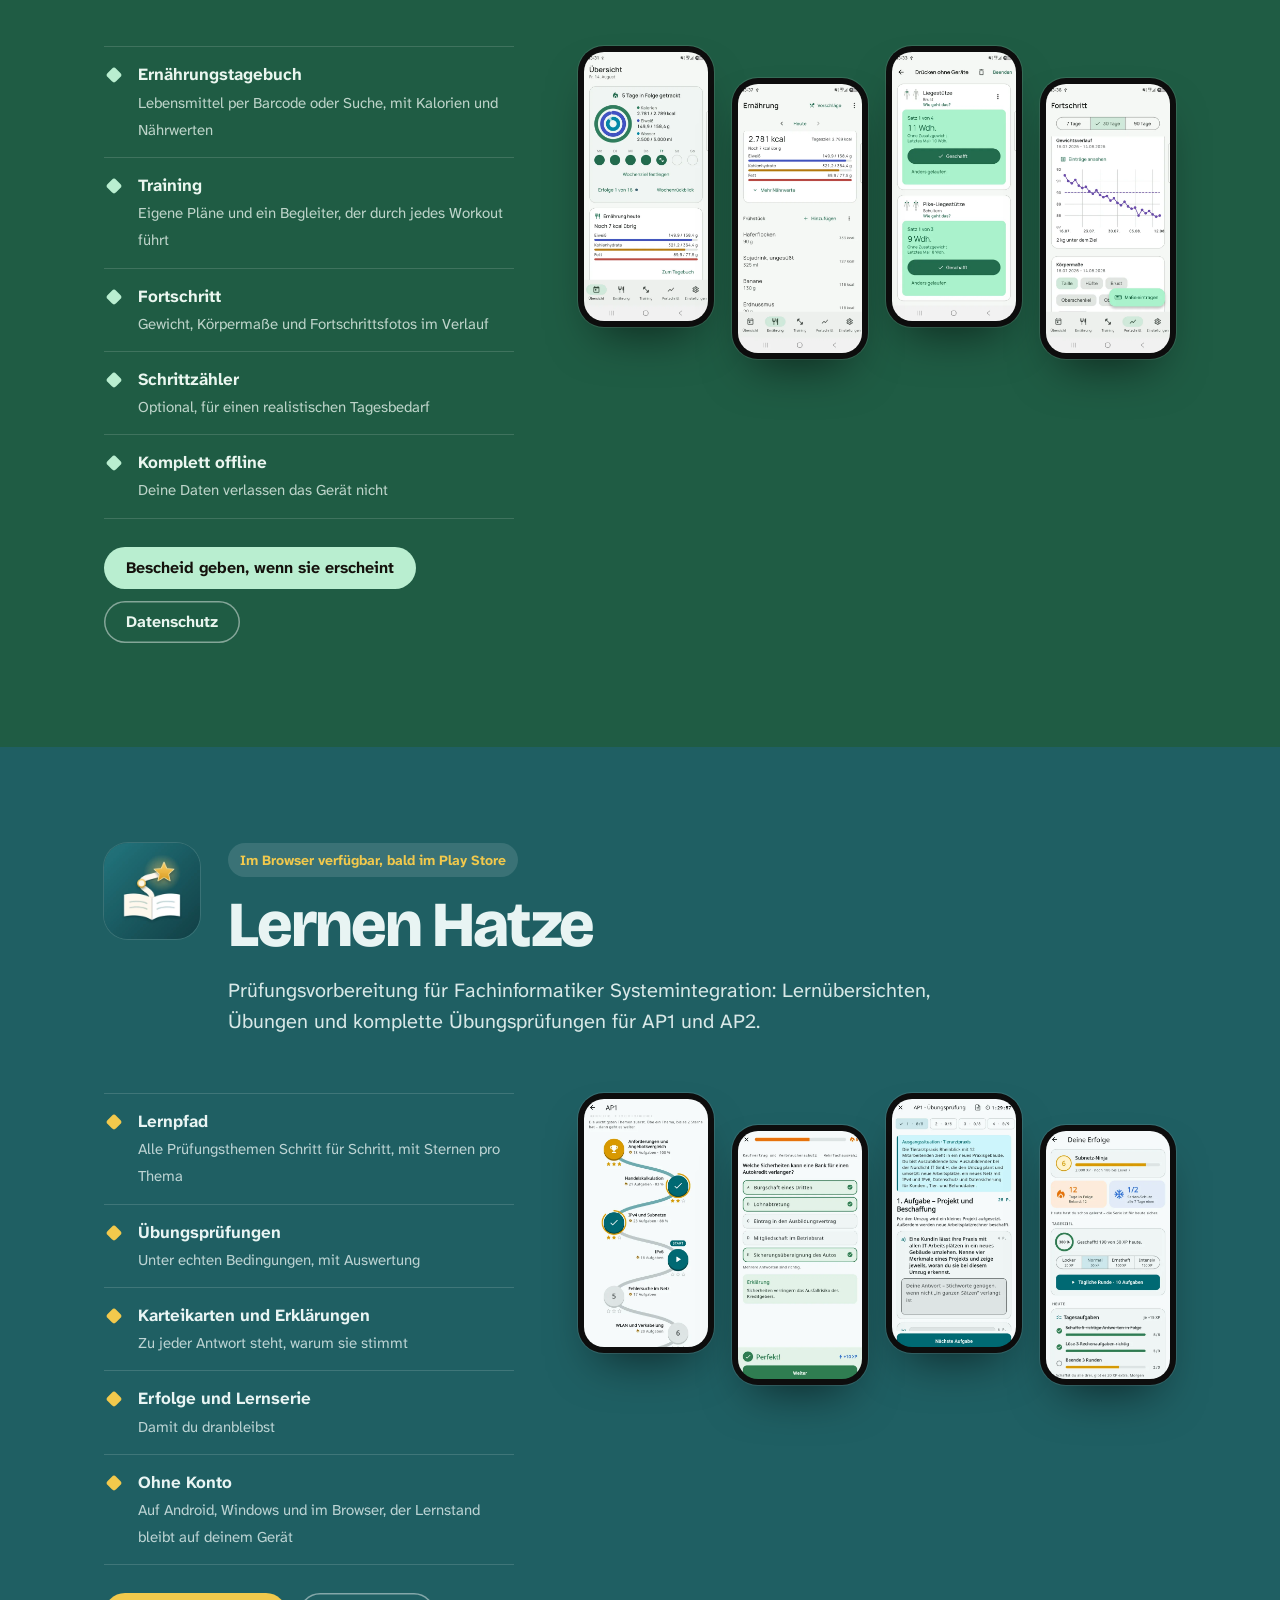
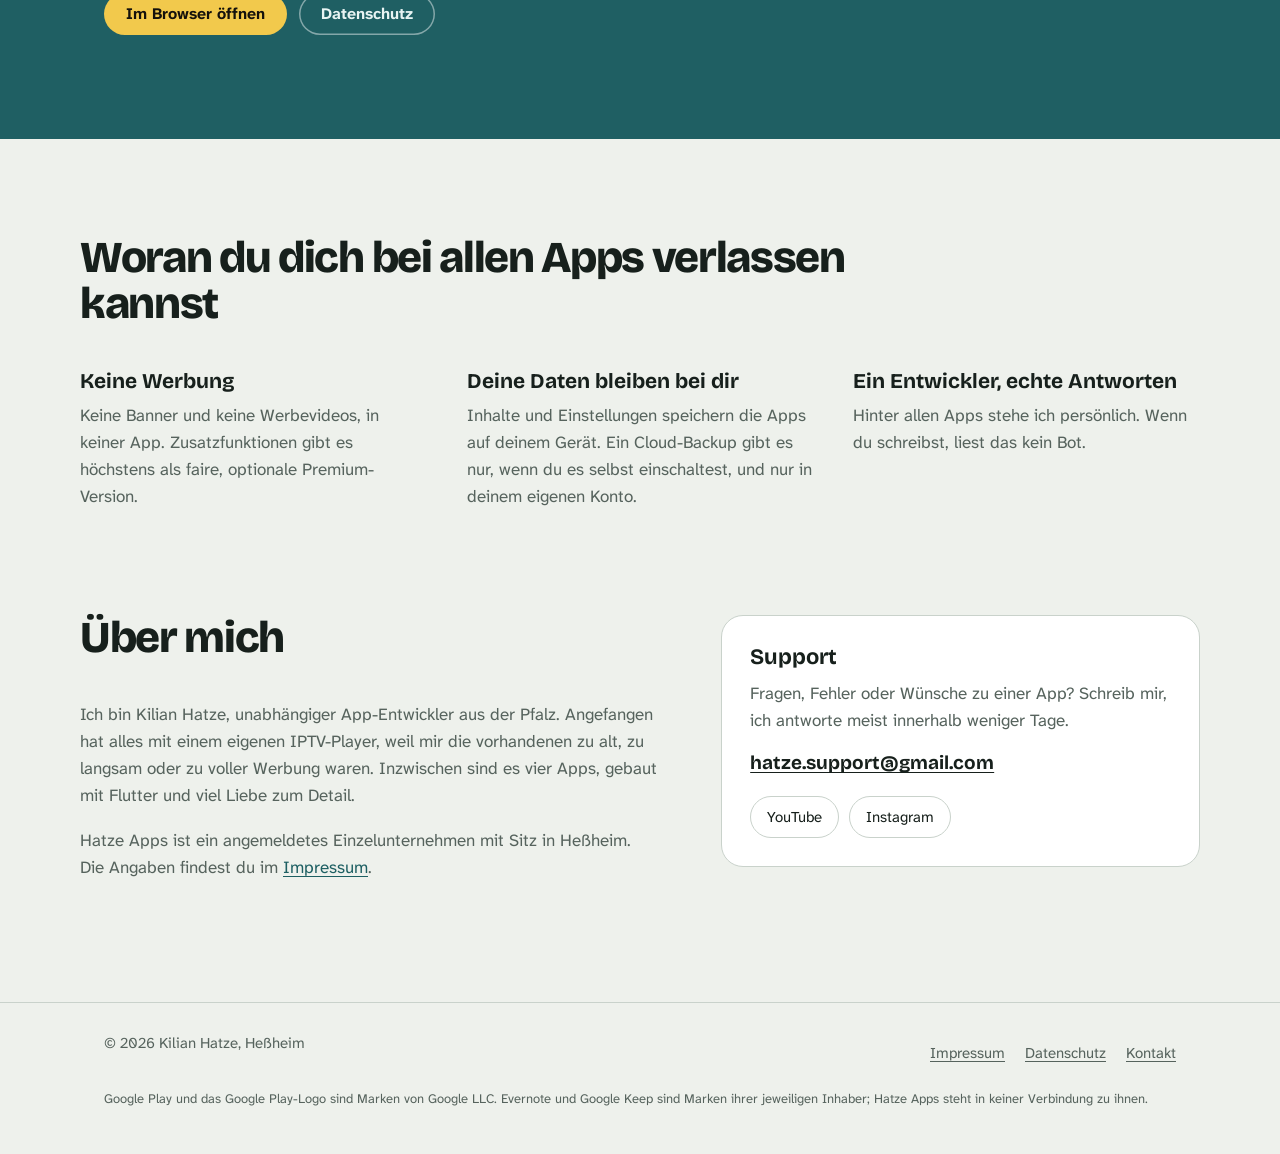
==== commit 1978b01c: "Website: Markennamen neutral formuliert Co-Authored-By: Claude Opus 5.5 <noreply@anthropic.com>" ====
--- a/index.html
+++ b/index.html
@@ -92,7 +92,7 @@
     </div>
     <div class="kapitel-inhalt">
       <div>
-        <ul class="merkmale"><li><b>Schreiben wie in Word</b><span>Schriftarten, Größen, Farben, Tabellen, Bilder und Formeln</span></li><li><b>Mit dem Stift</b><span>Zeichnen und Markieren direkt über dem Text, ideal mit Stift-Display oder Tablet</span></li><li><b>Notizen verknüpfen</b><span>Links zwischen Notizen, Rückverweise und eine Graph-Ansicht</span></li><li><b>Aufgaben, Kalender und Tagesnotiz</b><span>Checklisten mit Fälligkeit, Wochenansicht und Erinnerungen</span></li><li><b>Lokal und auf Wunsch verschlüsselt</b><span>AES-256, Versionsverlauf und automatische Backups</span></li><li><b>Import und Export</b><span>Word, PDF und Markdown, Übernahme aus Obsidian, Evernote und Google Keep</span></li></ul>
+        <ul class="merkmale"><li><b>Schreiben mit voller Formatierung</b><span>Schriftarten, Größen, Farben, Tabellen, Bilder und Formeln</span></li><li><b>Mit dem Stift</b><span>Zeichnen und Markieren direkt über dem Text, ideal mit Stift-Display oder Tablet</span></li><li><b>Notizen verknüpfen</b><span>Links zwischen Notizen, Rückverweise und eine Graph-Ansicht</span></li><li><b>Aufgaben, Kalender und Tagesnotiz</b><span>Checklisten mit Fälligkeit, Wochenansicht und Erinnerungen</span></li><li><b>Lokal und auf Wunsch verschlüsselt</b><span>AES-256, Versionsverlauf und automatische Backups</span></li><li><b>Import und Export</b><span>Speichern als DOCX, PDF und Markdown, Übernahme aus Markdown-Ordnern sowie aus Evernote- und Google-Keep-Exporten</span></li></ul>
         <div class="aktionen">
           <a class="knopf" href="https://github.com/KilianHatze/hatze-notizen-releases/releases/latest/download/HatzeNotizen_Setup.exe"><svg viewBox="0 0 24 24" aria-hidden="true"><path fill="currentColor" d="M11 3h2v9.2l3.3-3.3 1.4 1.4L12 16l-5.7-5.7 1.4-1.4 3.3 3.3V3zM5 18h14v2H5z"/></svg>Für Windows herunterladen</a>
           <a class="knopf leise" href="/hatze-notizen/datenschutz.html">Datenschutz</a>
@@ -185,7 +185,7 @@
 <footer class="fuss-seite"><div class="rahmen">
   <div>© 2026 Kilian Hatze, Heßheim</div>
   <nav aria-label="Rechtliches"><a href="/impressum.html">Impressum</a><a href="/datenschutz.html">Datenschutz</a><a href="mailto:hatze.support@gmail.com">Kontakt</a></nav>
-  <p class="marken">Google Play und das Google Play-Logo sind Marken von Google LLC.</p>
+  <p class="marken">Google Play und das Google Play-Logo sind Marken von Google LLC. Evernote und Google Keep sind Marken ihrer jeweiligen Inhaber; Hatze Apps steht in keiner Verbindung zu ihnen.</p>
 </div></footer>
 </body>
 </html>
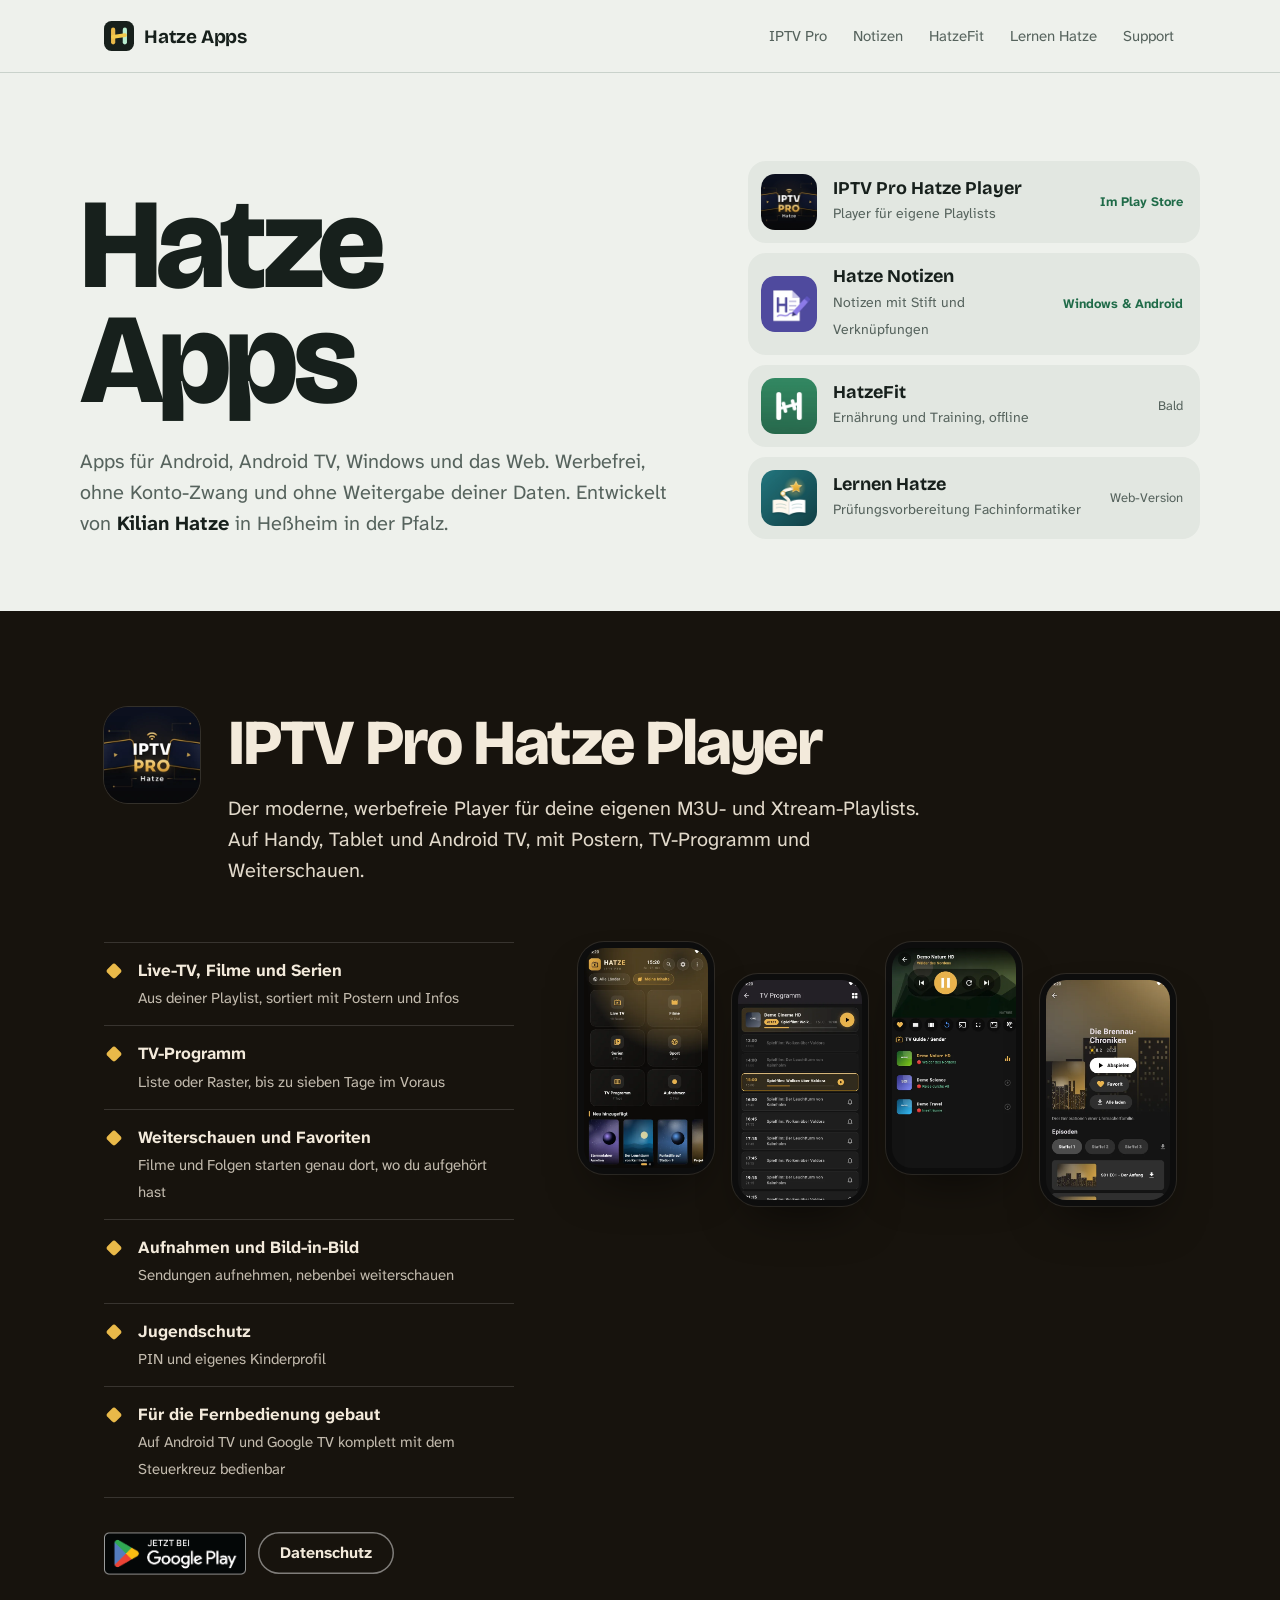
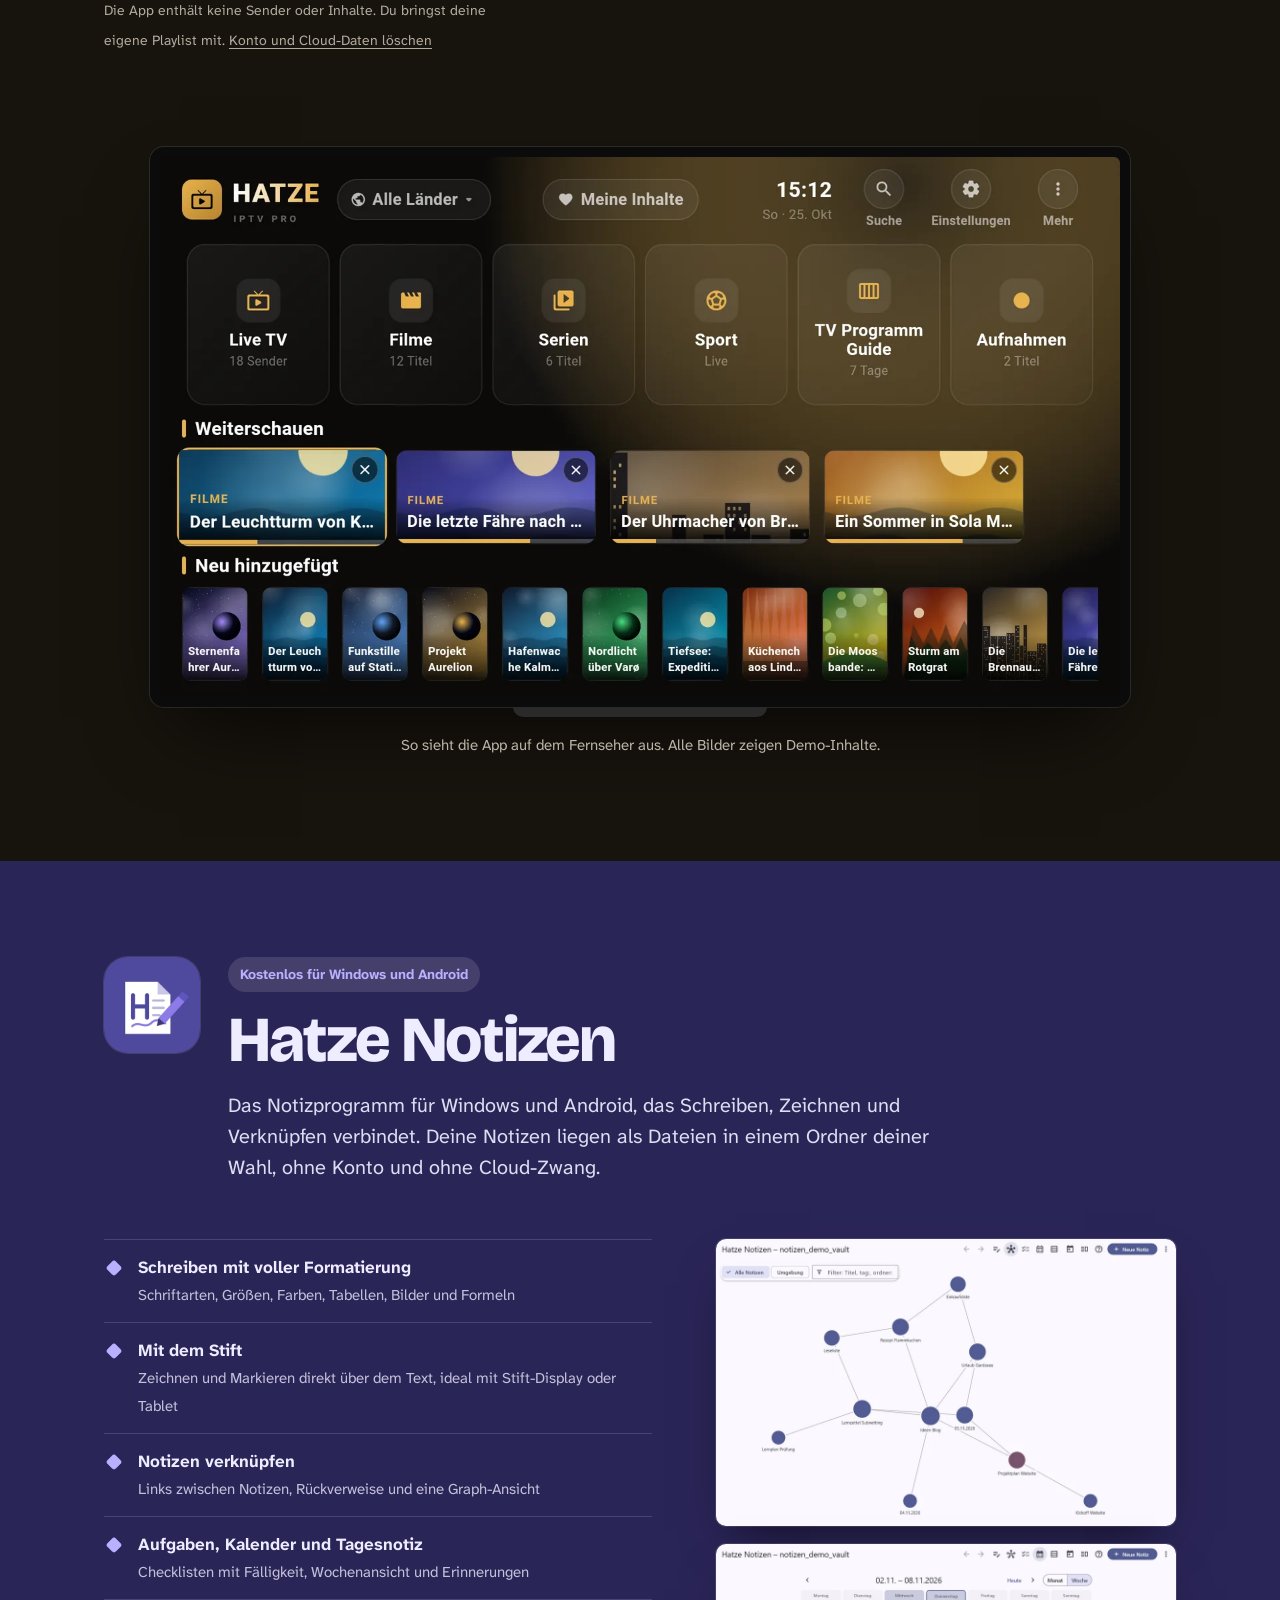
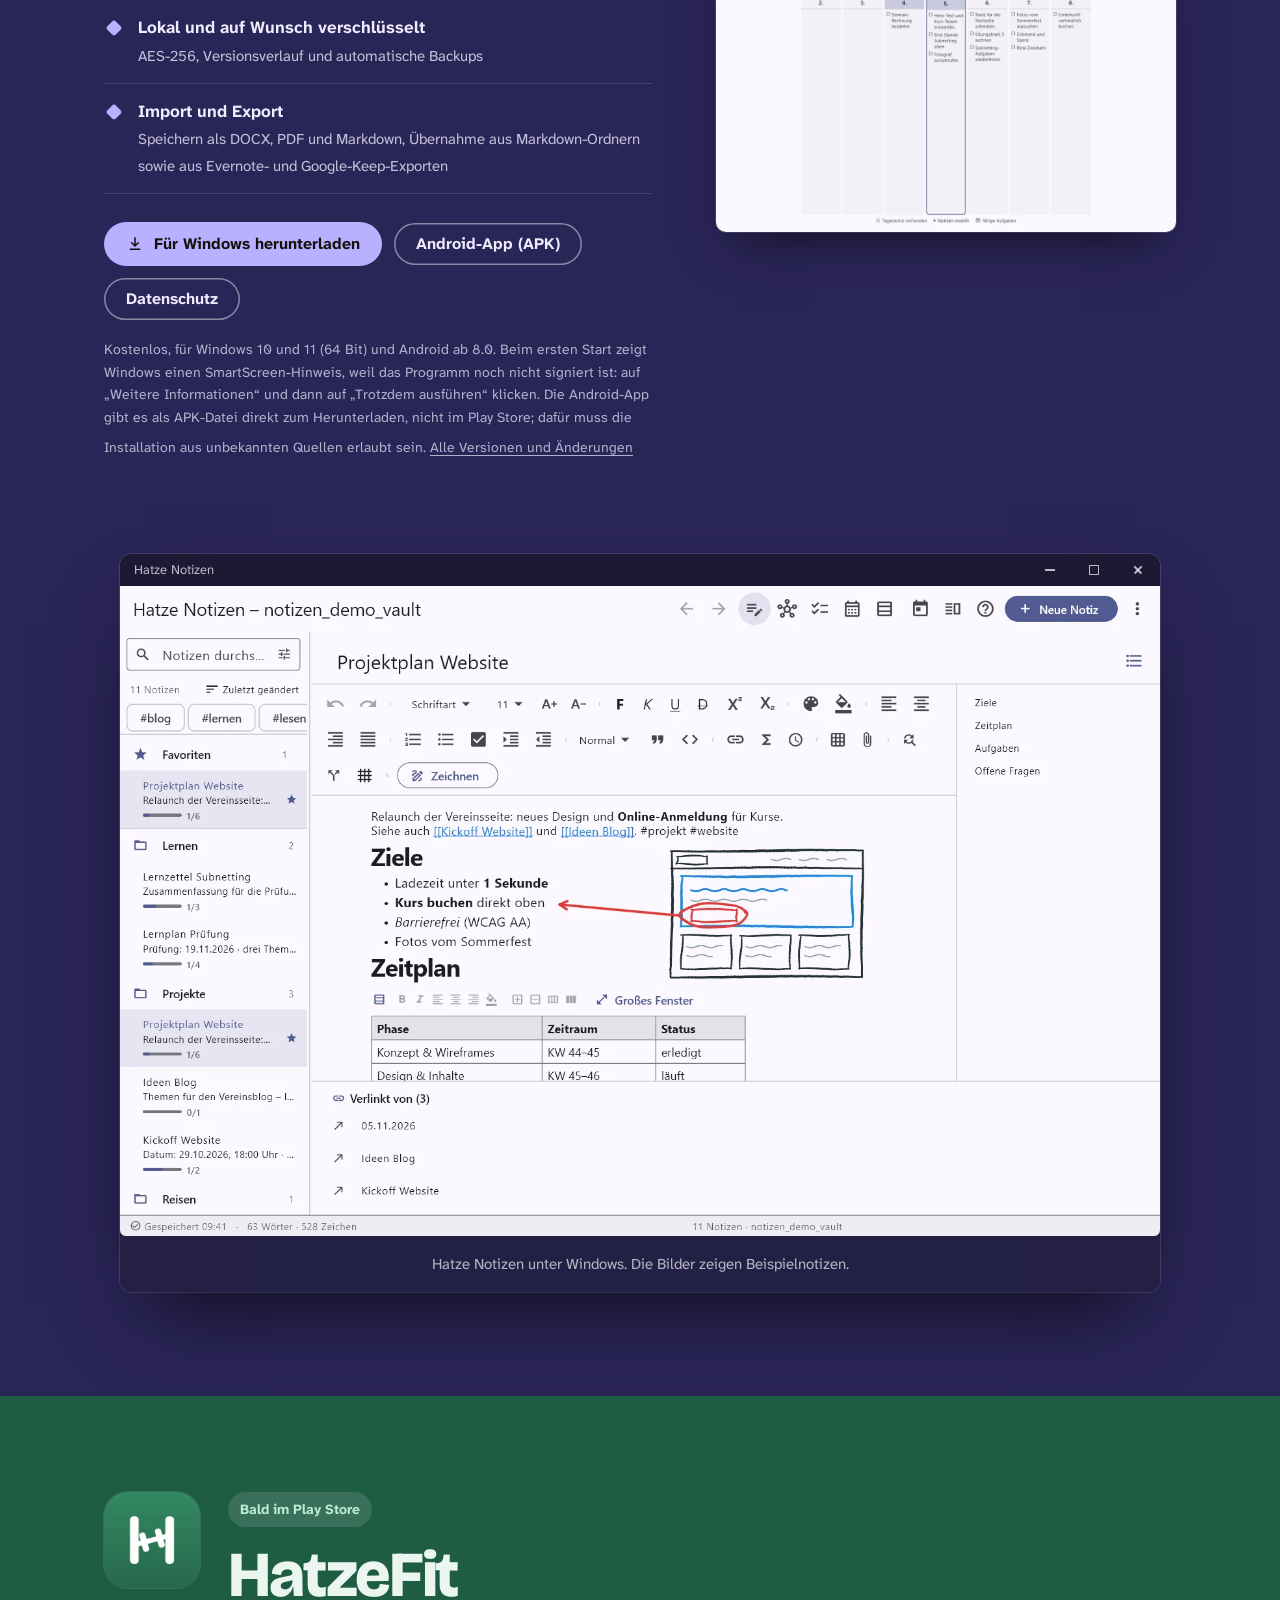
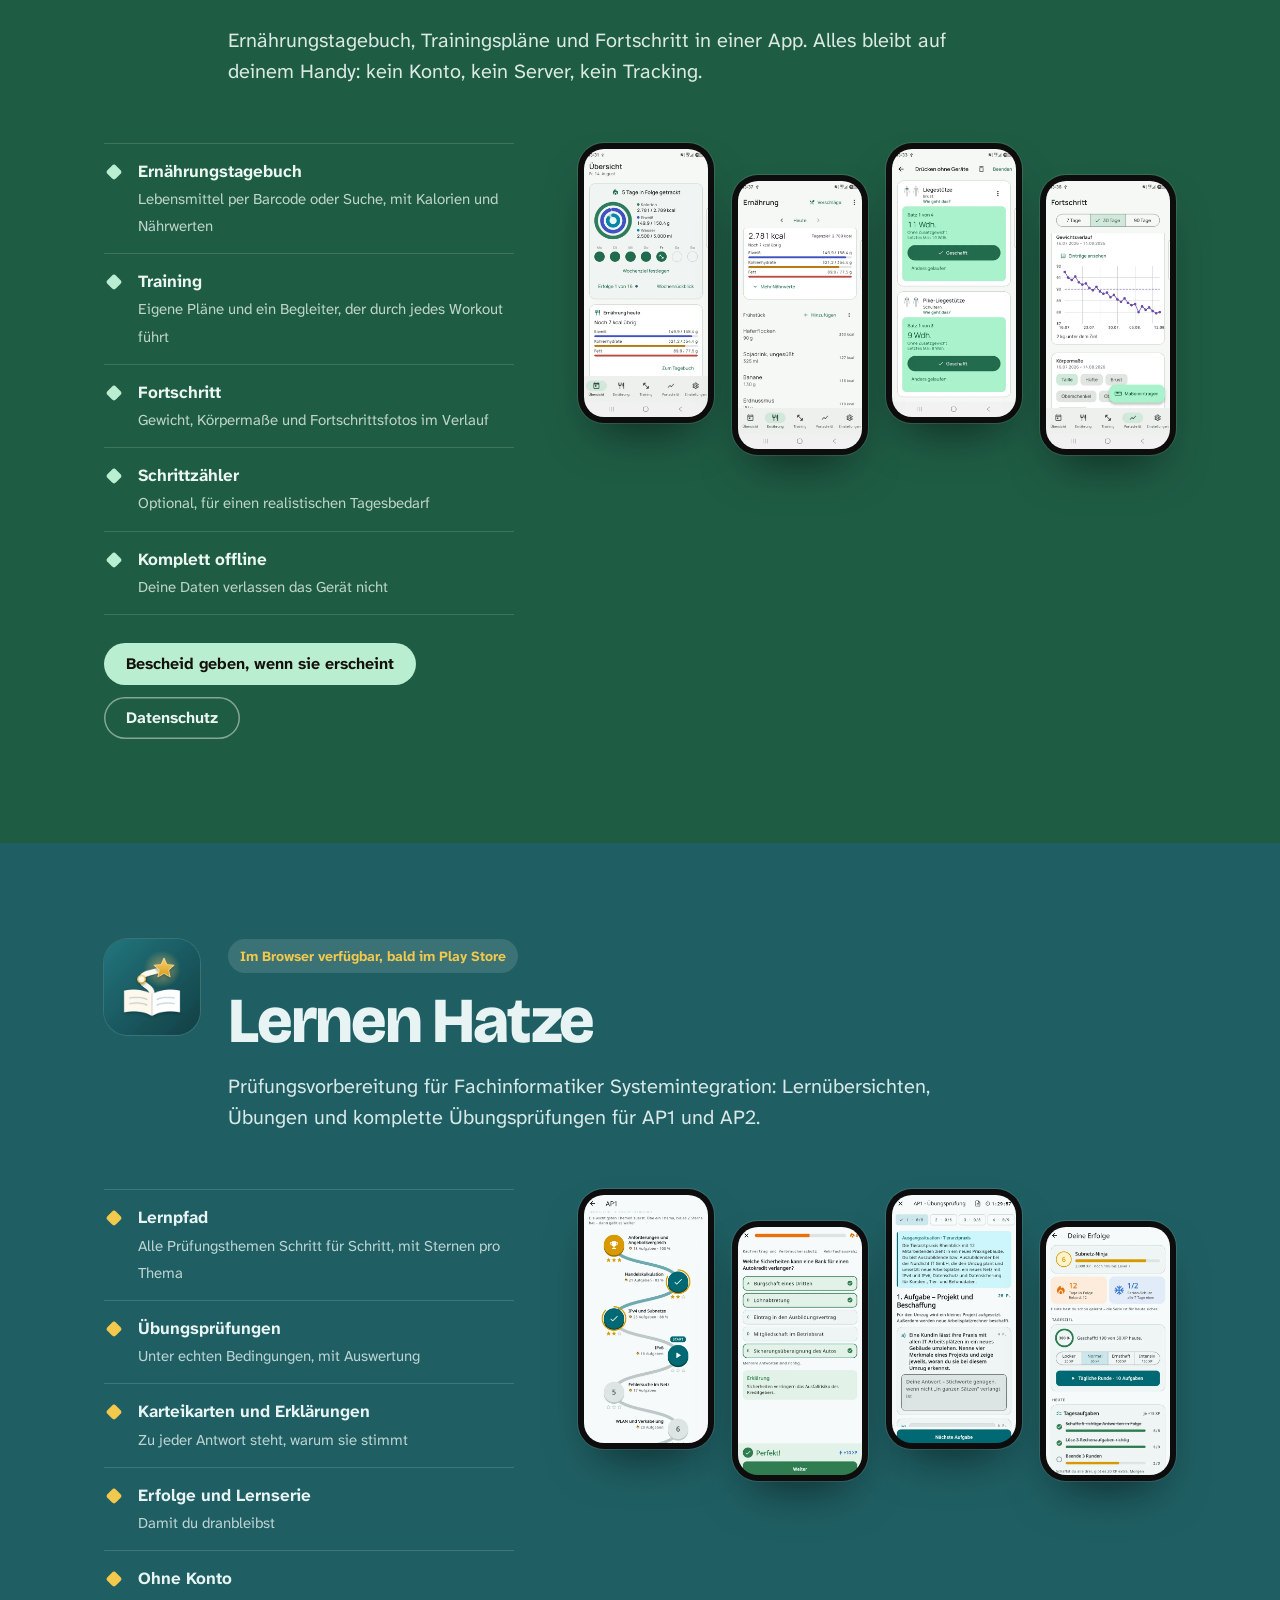
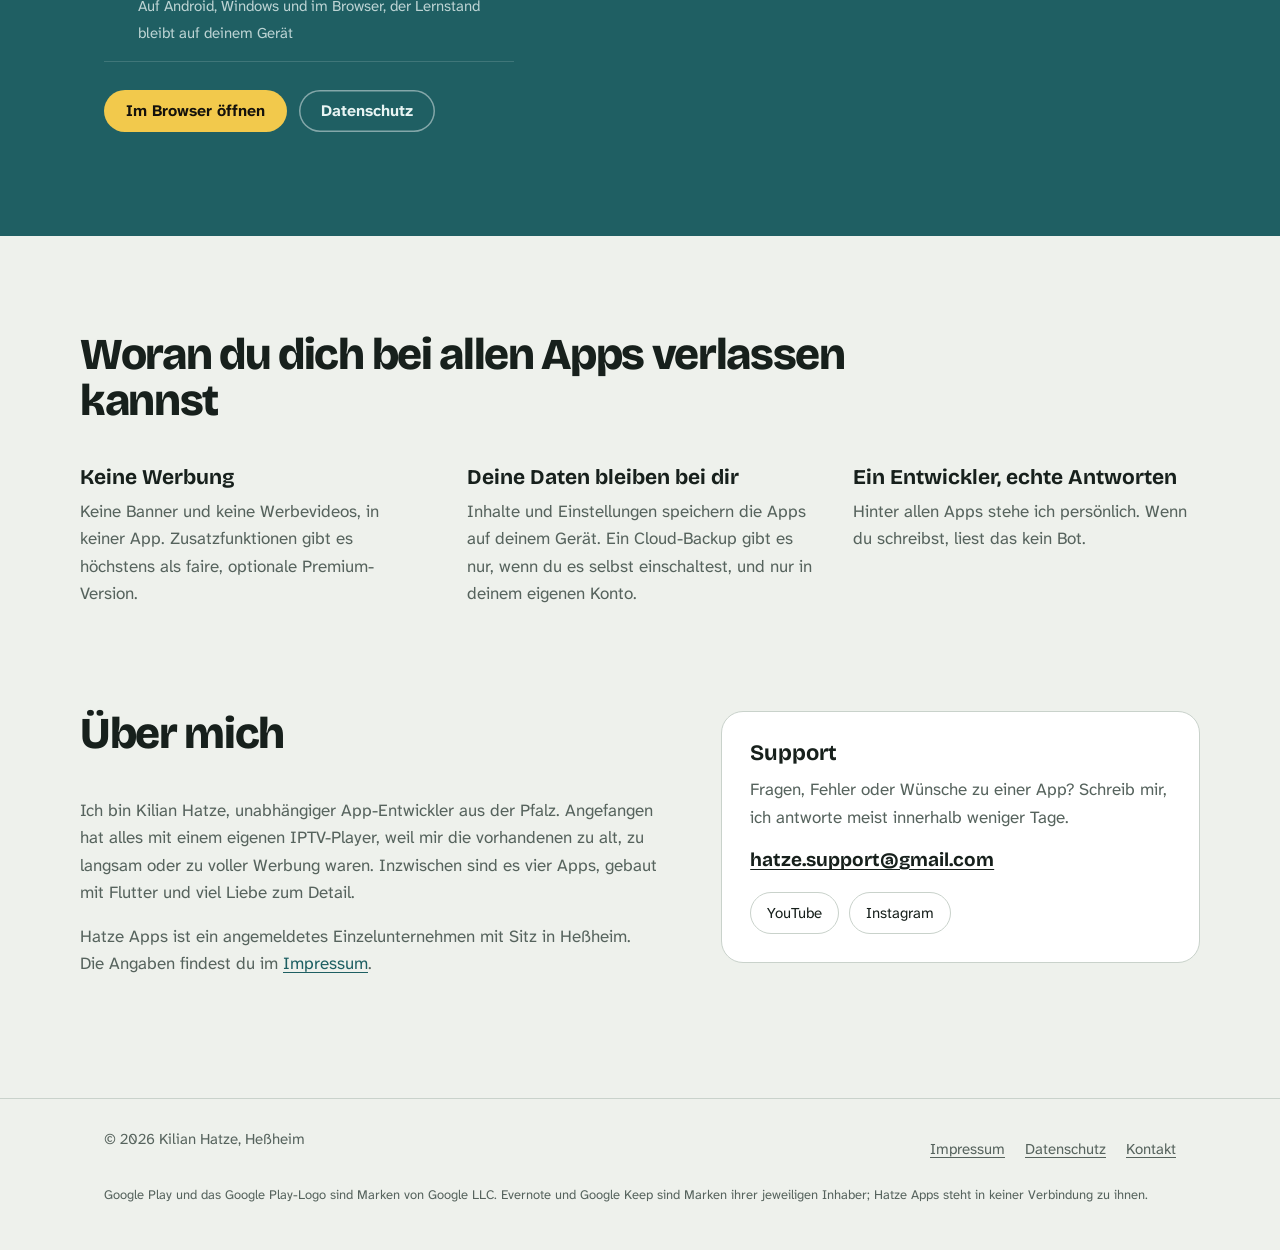
==== commit 706df630: "Website: Hatze Notizen auch für Android Co-Authored-By: Claude Opus 5.5 <noreply@anthropic.com>" ====
--- a/index.html
+++ b/index.html
@@ -26,7 +26,7 @@
  {"@type":"MobileApplication","name":"IPTV Pro Hatze Player","operatingSystem":"Android, Android TV","applicationCategory":"MultimediaApplication",
   "url":"https://hatze-apps.de/#iptv","installUrl":"https://play.google.com/store/apps/details?id=com.hatze.iptvpro","image":"https://hatze-apps.de/img/icon-iptv.webp",
   "offers":{"@type":"Offer","price":"0","priceCurrency":"EUR"},"author":{"@type":"Person","name":"Kilian Hatze"}},
- {"@type":"SoftwareApplication","name":"Hatze Notizen","operatingSystem":"Windows 10, Windows 11","applicationCategory":"ProductivityApplication",
+ {"@type":"SoftwareApplication","name":"Hatze Notizen","operatingSystem":"Windows 10, Windows 11, Android 8.0+","applicationCategory":"ProductivityApplication",
   "url":"https://hatze-apps.de/#notizen","downloadUrl":"https://github.com/KilianHatze/hatze-notizen-releases/releases/latest/download/HatzeNotizen_Setup.exe","image":"https://hatze-apps.de/img/icon-notizen.webp",
   "offers":{"@type":"Offer","price":"0","priceCurrency":"EUR"},"author":{"@type":"Person","name":"Kilian Hatze"}}
 ]}
@@ -46,7 +46,7 @@
   </div>
   <ul class="app-wahl" aria-label="Die Apps">
     <li><a href="#iptv"><img src="/img/icon-iptv.webp" width="256" height="256" alt=""><div><b>IPTV Pro Hatze Player</b><span>Player für eigene Playlists</span></div><span class="zustand live">Im Play Store</span></a></li>
-    <li><a href="#notizen"><img src="/img/icon-notizen.webp" width="256" height="256" alt=""><div><b>Hatze Notizen</b><span>Notizen mit Stift und Verknüpfungen</span></div><span class="zustand live">Für Windows</span></a></li>
+    <li><a href="#notizen"><img src="/img/icon-notizen.webp" width="256" height="256" alt=""><div><b>Hatze Notizen</b><span>Notizen mit Stift und Verknüpfungen</span></div><span class="zustand live">Windows &amp; Android</span></a></li>
     <li><a href="#hatzefit"><img src="/img/icon-hatzefit.webp" width="256" height="256" alt=""><div><b>HatzeFit</b><span>Ernährung und Training, offline</span></div><span class="zustand">Bald</span></a></li>
     <li><a href="#lernen"><img src="/img/icon-lernen.webp" width="256" height="256" alt=""><div><b>Lernen Hatze</b><span>Prüfungsvorbereitung Fachinformatiker</span></div><span class="zustand">Web-Version</span></a></li>
   </ul>
@@ -85,9 +85,9 @@
     <div class="kapitel-kopf">
       <img src="/img/icon-notizen.webp" width="256" height="256" alt="Programm-Symbol Hatze Notizen">
       <div>
-        <span class="zustand-band">Kostenlos für Windows</span>
+        <span class="zustand-band">Kostenlos für Windows und Android</span>
         <h2 id="t-notizen">Hatze Notizen</h2>
-        <p class="lead">Das Notizprogramm für Windows, das Schreiben, Zeichnen und Verknüpfen verbindet. Deine Notizen liegen als Dateien in einem Ordner deiner Wahl, ohne Konto und ohne Cloud-Zwang.</p>
+        <p class="lead">Das Notizprogramm für Windows und Android, das Schreiben, Zeichnen und Verknüpfen verbindet. Deine Notizen liegen als Dateien in einem Ordner deiner Wahl, ohne Konto und ohne Cloud-Zwang.</p>
       </div>
     </div>
     <div class="kapitel-inhalt">
@@ -95,9 +95,10 @@
         <ul class="merkmale"><li><b>Schreiben mit voller Formatierung</b><span>Schriftarten, Größen, Farben, Tabellen, Bilder und Formeln</span></li><li><b>Mit dem Stift</b><span>Zeichnen und Markieren direkt über dem Text, ideal mit Stift-Display oder Tablet</span></li><li><b>Notizen verknüpfen</b><span>Links zwischen Notizen, Rückverweise und eine Graph-Ansicht</span></li><li><b>Aufgaben, Kalender und Tagesnotiz</b><span>Checklisten mit Fälligkeit, Wochenansicht und Erinnerungen</span></li><li><b>Lokal und auf Wunsch verschlüsselt</b><span>AES-256, Versionsverlauf und automatische Backups</span></li><li><b>Import und Export</b><span>Speichern als DOCX, PDF und Markdown, Übernahme aus Markdown-Ordnern sowie aus Evernote- und Google-Keep-Exporten</span></li></ul>
         <div class="aktionen">
           <a class="knopf" href="https://github.com/KilianHatze/hatze-notizen-releases/releases/latest/download/HatzeNotizen_Setup.exe"><svg viewBox="0 0 24 24" aria-hidden="true"><path fill="currentColor" d="M11 3h2v9.2l3.3-3.3 1.4 1.4L12 16l-5.7-5.7 1.4-1.4 3.3 3.3V3zM5 18h14v2H5z"/></svg>Für Windows herunterladen</a>
+          <a class="knopf leise" href="https://github.com/KilianHatze/hatze-notizen-releases/releases/latest/download/HatzeNotizen.apk">Android-App (APK)</a>
           <a class="knopf leise" href="/hatze-notizen/datenschutz.html">Datenschutz</a>
         </div>
-        <p class="kleingedruckt">Kostenlos, für Windows 10 und 11 (64 Bit). Beim ersten Start zeigt Windows einen SmartScreen-Hinweis, weil das Programm noch nicht signiert ist: auf „Weitere Informationen“ und dann auf „Trotzdem ausführen“ klicken. <a href="https://github.com/KilianHatze/hatze-notizen-releases/releases">Alle Versionen und Änderungen</a></p>
+        <p class="kleingedruckt">Kostenlos, für Windows 10 und 11 (64 Bit) und Android ab 8.0. Beim ersten Start zeigt Windows einen SmartScreen-Hinweis, weil das Programm noch nicht signiert ist: auf „Weitere Informationen“ und dann auf „Trotzdem ausführen“ klicken. Die Android-App gibt es als APK-Datei direkt zum Herunterladen, nicht im Play Store; dafür muss die Installation aus unbekannten Quellen erlaubt sein. <a href="https://github.com/KilianHatze/hatze-notizen-releases/releases">Alle Versionen und Änderungen</a></p>
       </div>
       <div class="bildpaar"><figure><img src="/img/notizen-2.webp" width="960" height="600" alt="Graph-Ansicht mit verknüpften Notizen" loading="lazy"></figure><figure><img src="/img/notizen-3.webp" width="960" height="600" alt="Kalender mit Aufgaben und Tagesnotiz" loading="lazy"></figure></div>
     </div>
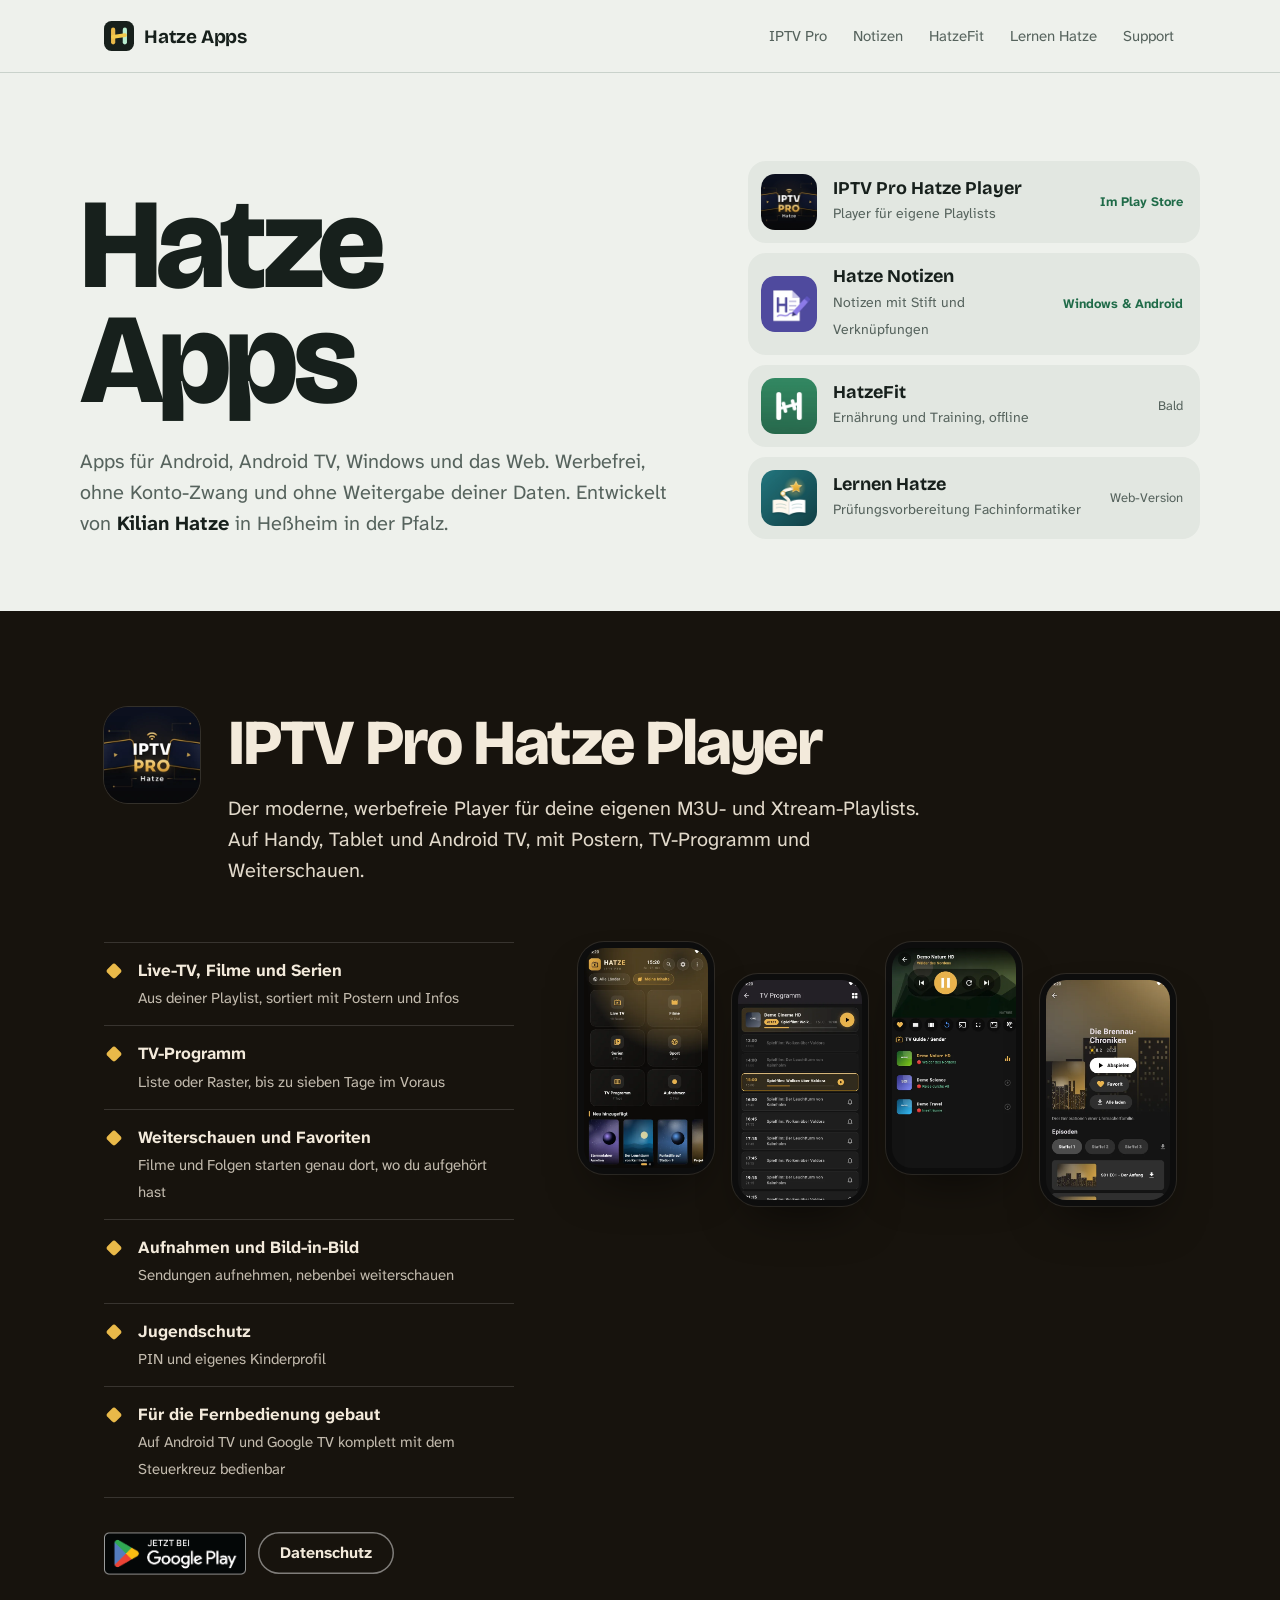
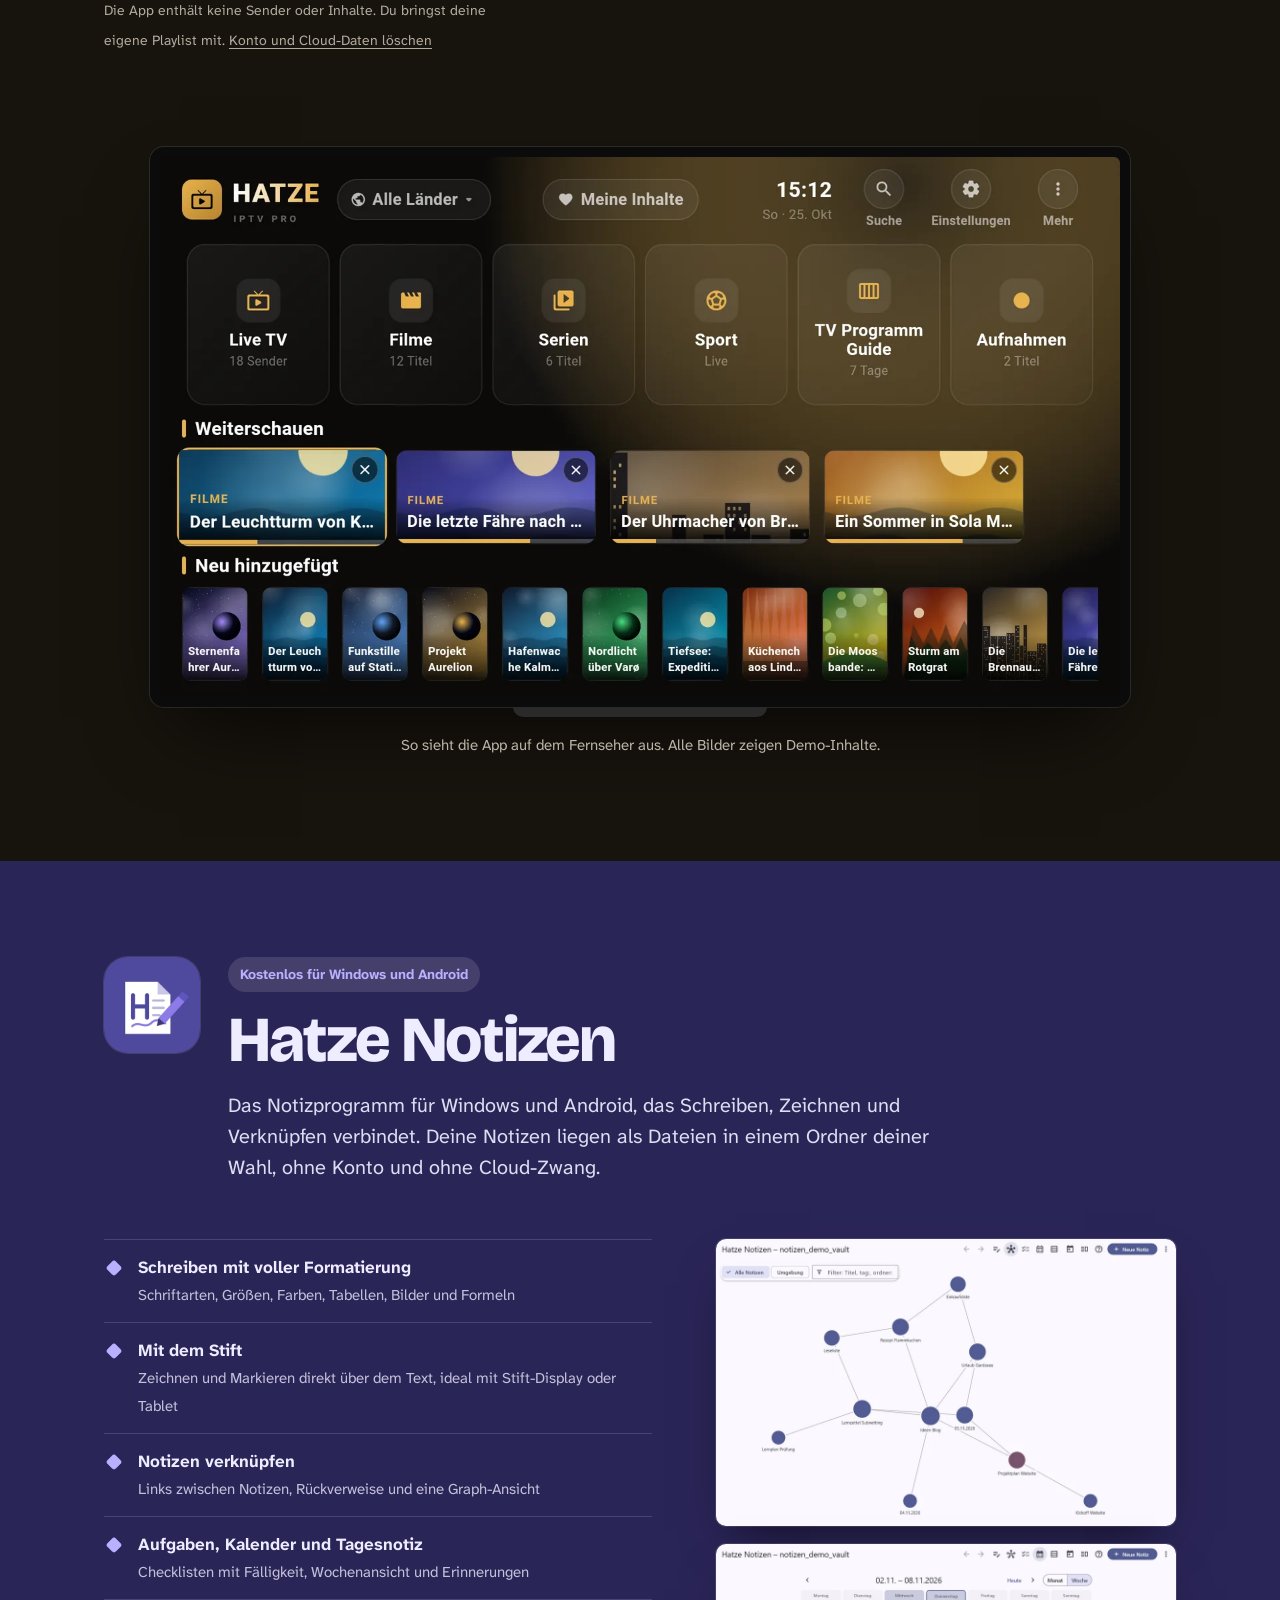
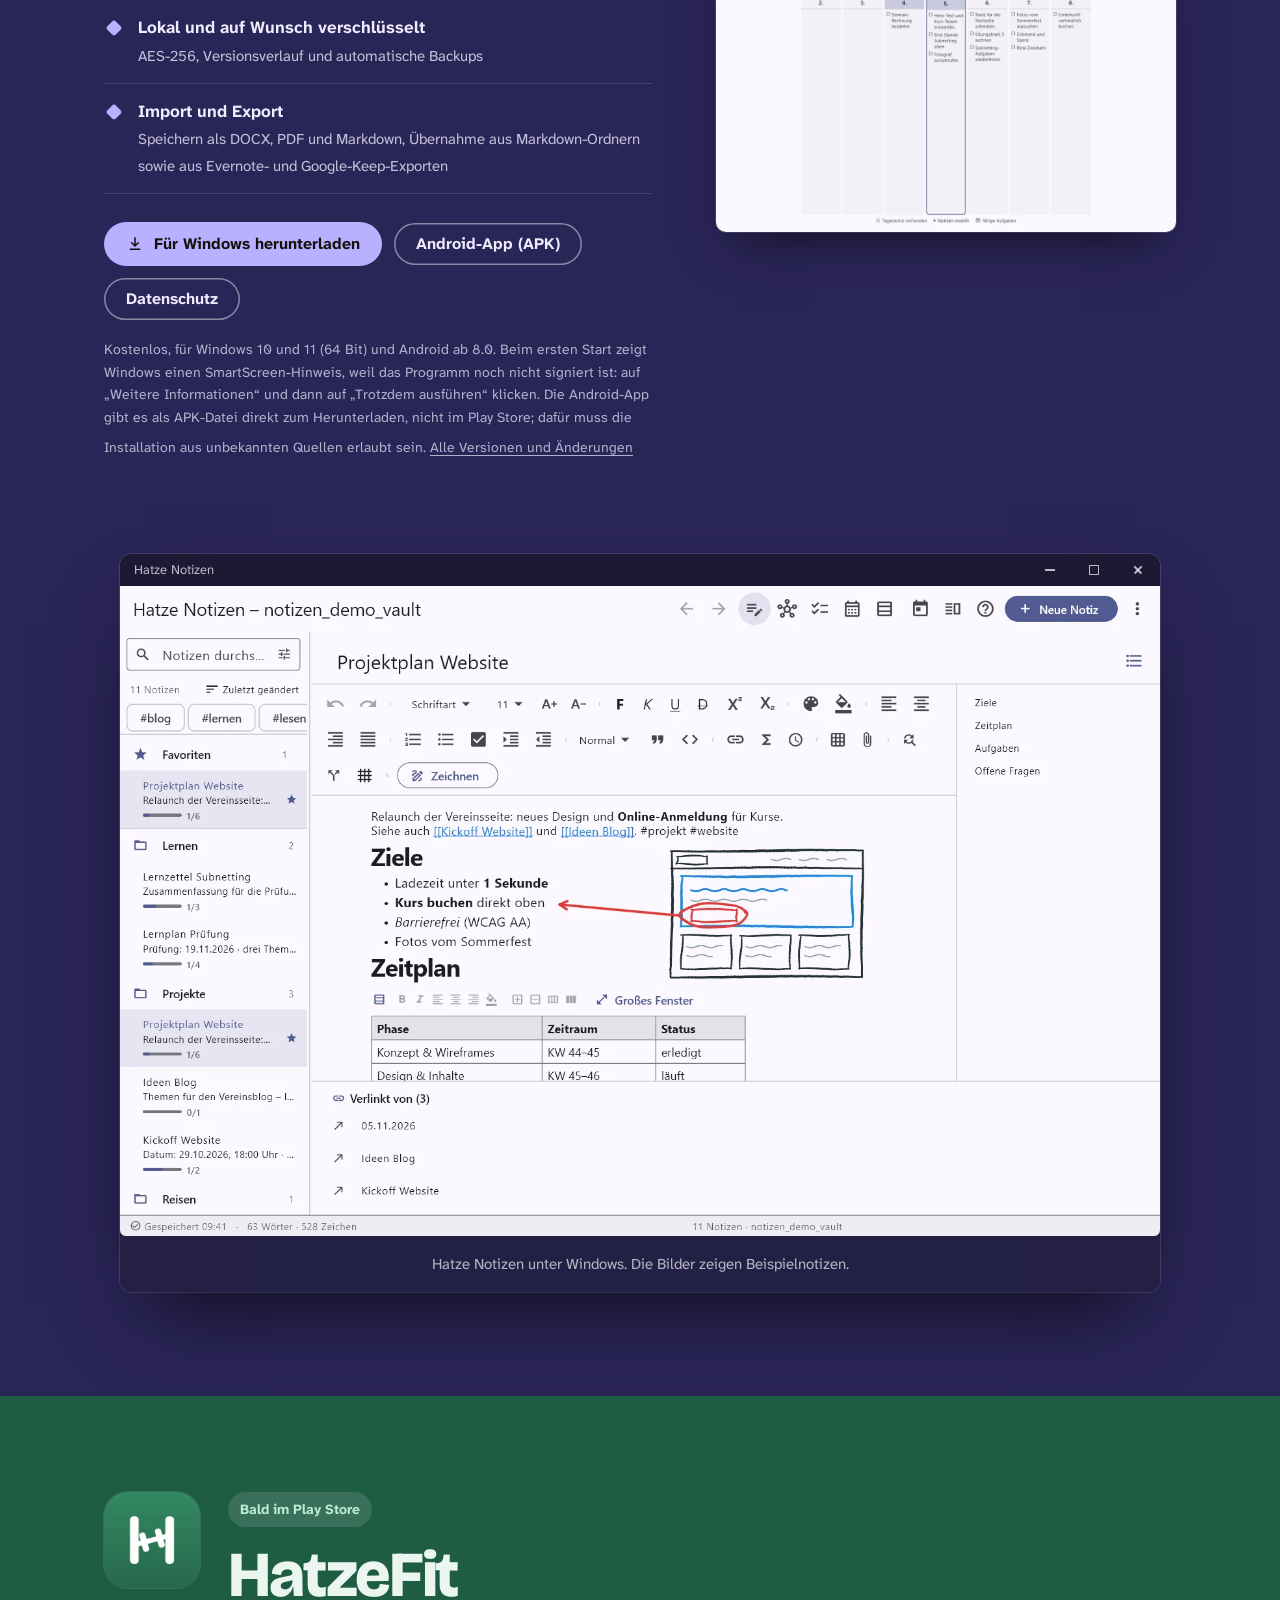
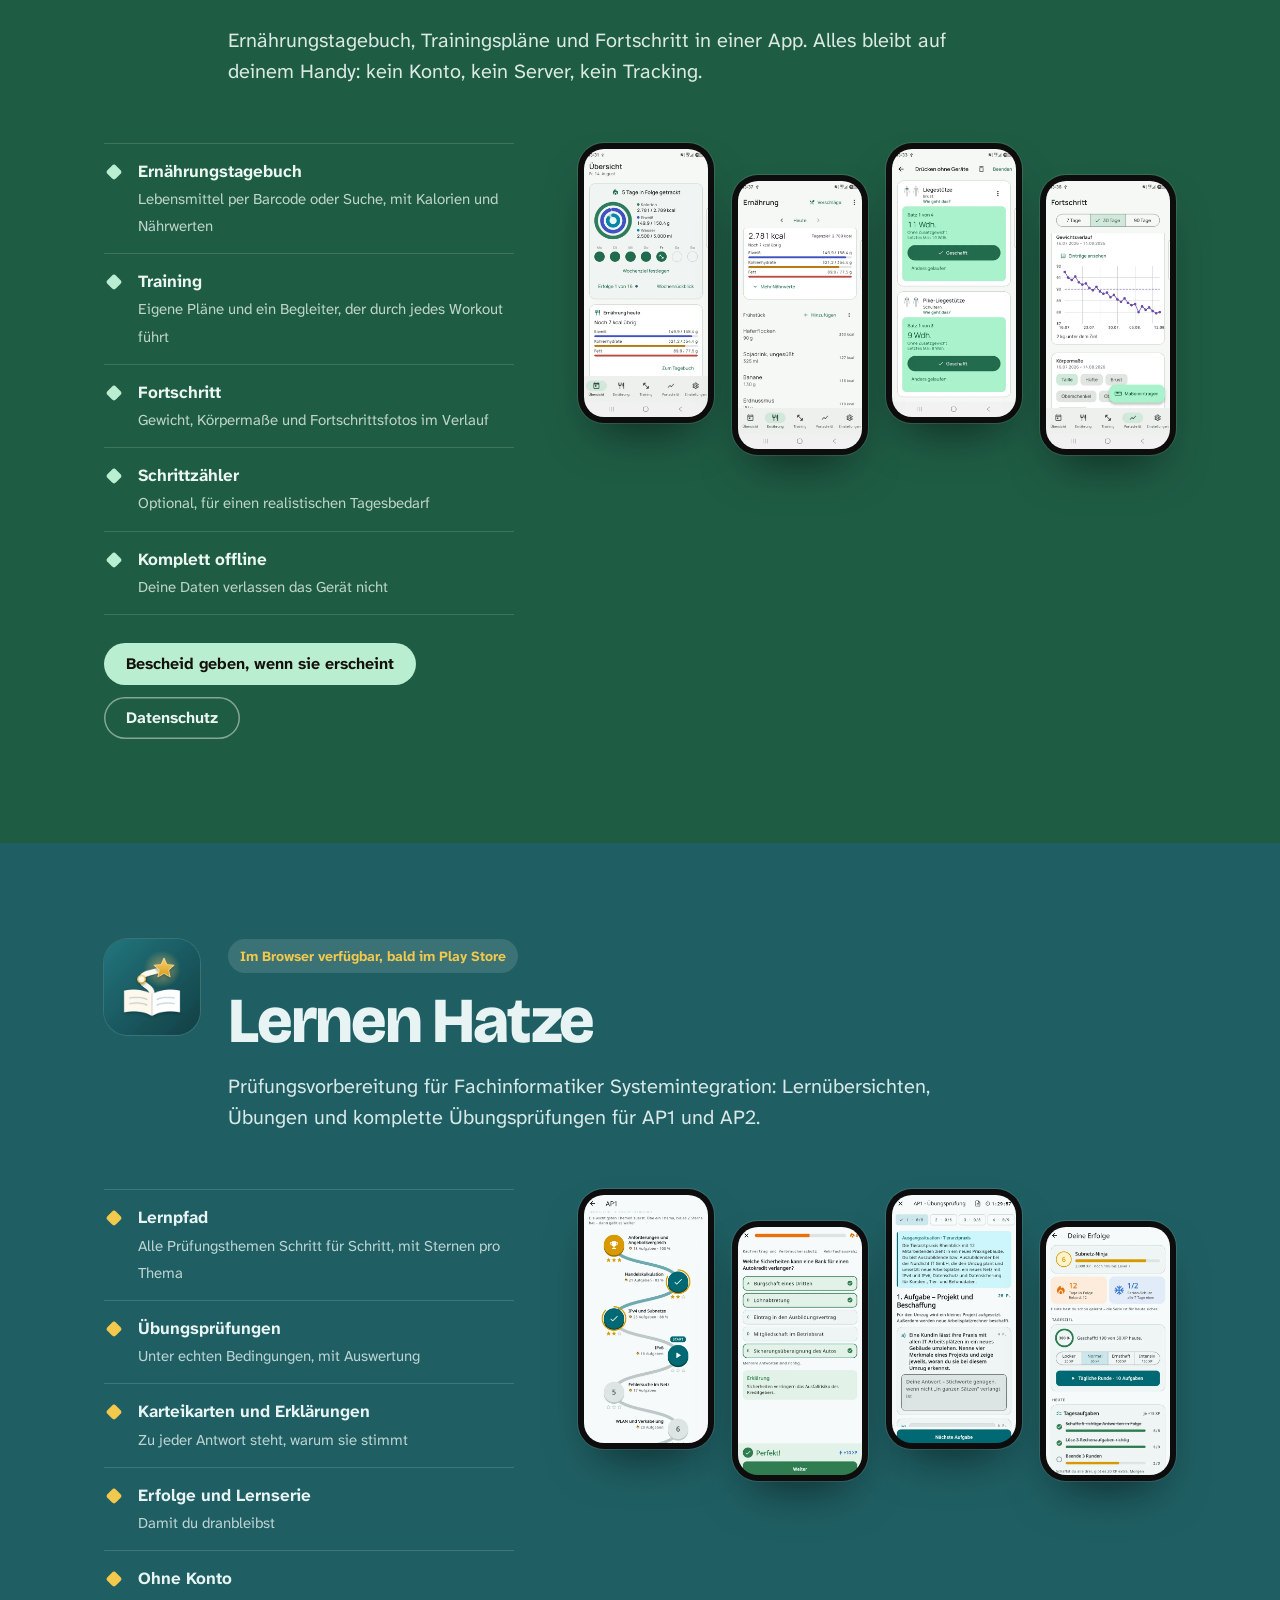
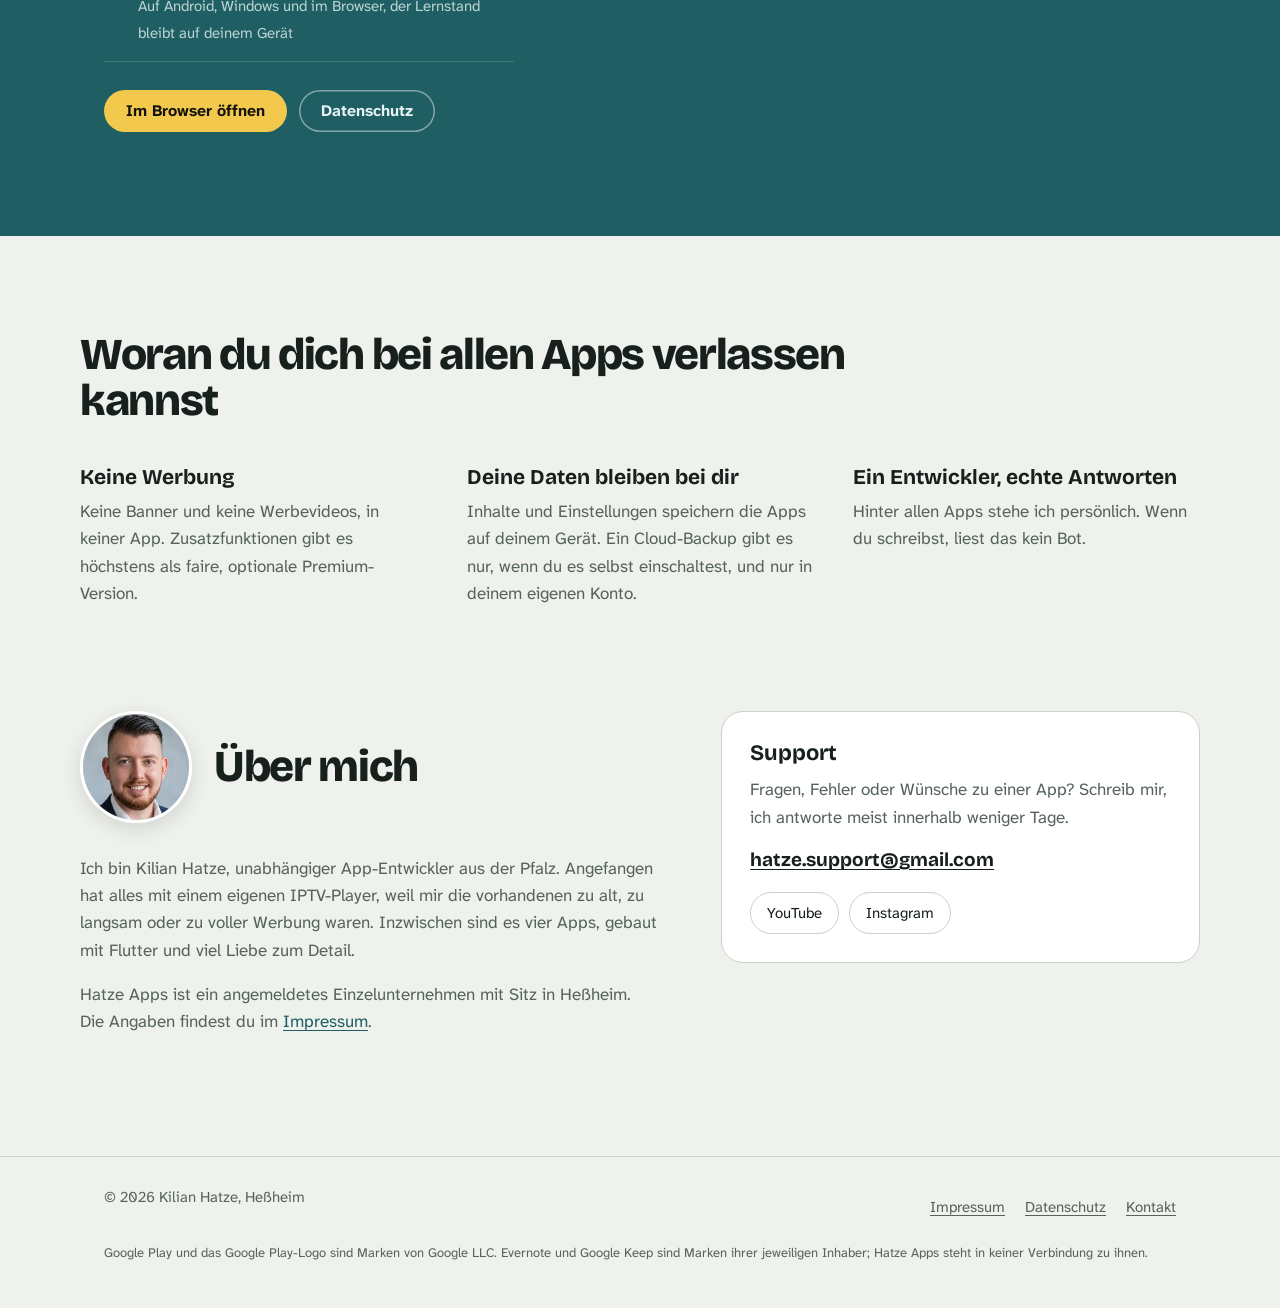
==== commit 9d300d95: "Porträtfoto im Abschnitt Über mich Co-Authored-By: Claude Opus 5.5 <noreply@anthropic.com>" ====
--- a/index.html
+++ b/index.html
@@ -5,6 +5,7 @@
 <meta name="viewport" content="width=device-width, initial-scale=1">
 <title>Hatze Apps – Apps von Kilian Hatze</title>
 <meta name="description" content="Apps von Kilian Hatze aus Heßheim: IPTV Pro Hatze Player, HatzeFit und Lernen Hatze.">
+<link rel="canonical" href="https://hatze-apps.de/">
 <meta name="theme-color" content="#eef1ec">
 <link rel="preload" href="/fonts/bricolage.woff2" as="font" type="font/woff2" crossorigin>
 <link rel="stylesheet" href="/style.css">
@@ -167,7 +168,10 @@
 
 <section class="rahmen ueber" id="kontakt" aria-labelledby="t-ueber">
   <div>
-    <h2 id="t-ueber">Über mich</h2>
+    <div class="ich">
+      <img class="portrait" src="/img/kilian.webp" width="112" height="112" alt="Kilian Hatze" loading="lazy" decoding="async">
+      <h2 id="t-ueber">Über mich</h2>
+    </div>
     <p>Ich bin Kilian Hatze, unabhängiger App-Entwickler aus der Pfalz. Angefangen hat alles mit einem eigenen IPTV-Player, weil mir die vorhandenen zu alt, zu langsam oder zu voller Werbung waren. Inzwischen sind es vier Apps, gebaut mit Flutter und viel Liebe zum Detail.</p>
     <p>Hatze Apps ist ein angemeldetes Einzelunternehmen mit Sitz in Heßheim. Die Angaben findest du im <a href="/impressum.html">Impressum</a>.</p>
   </div>
--- a/style.css
+++ b/style.css
@@ -131,6 +131,10 @@
 /* Über mich / Support */
 .ueber { padding: 64px 0 24px; display: grid; grid-template-columns: 1.1fr .9fr; gap: 56px; }
 .ueber p { color: var(--grau); max-width: 34em; }
+.ich { display: flex; align-items: center; gap: 22px; margin: 0 0 32px; }
+.ich h2 { margin: 0; }
+.portrait { width: 112px; height: 112px; flex: none; border-radius: 50%; object-fit: cover; border: 3px solid #fff; box-shadow: 0 6px 20px rgba(20,17,12,.12); }
+@media (max-width: 520px) { .portrait { width: 84px; height: 84px; } .ich { gap: 16px; } }
 .kontakt { background: #fff; border: 1px solid var(--linie); border-radius: 22px; padding: 28px; align-self: start; }
 .kontakt h3 { font: 700 22px/1.2 var(--display); margin: 0 0 10px; }
 .kontakt p { margin: 0 0 16px; color: var(--grau); }
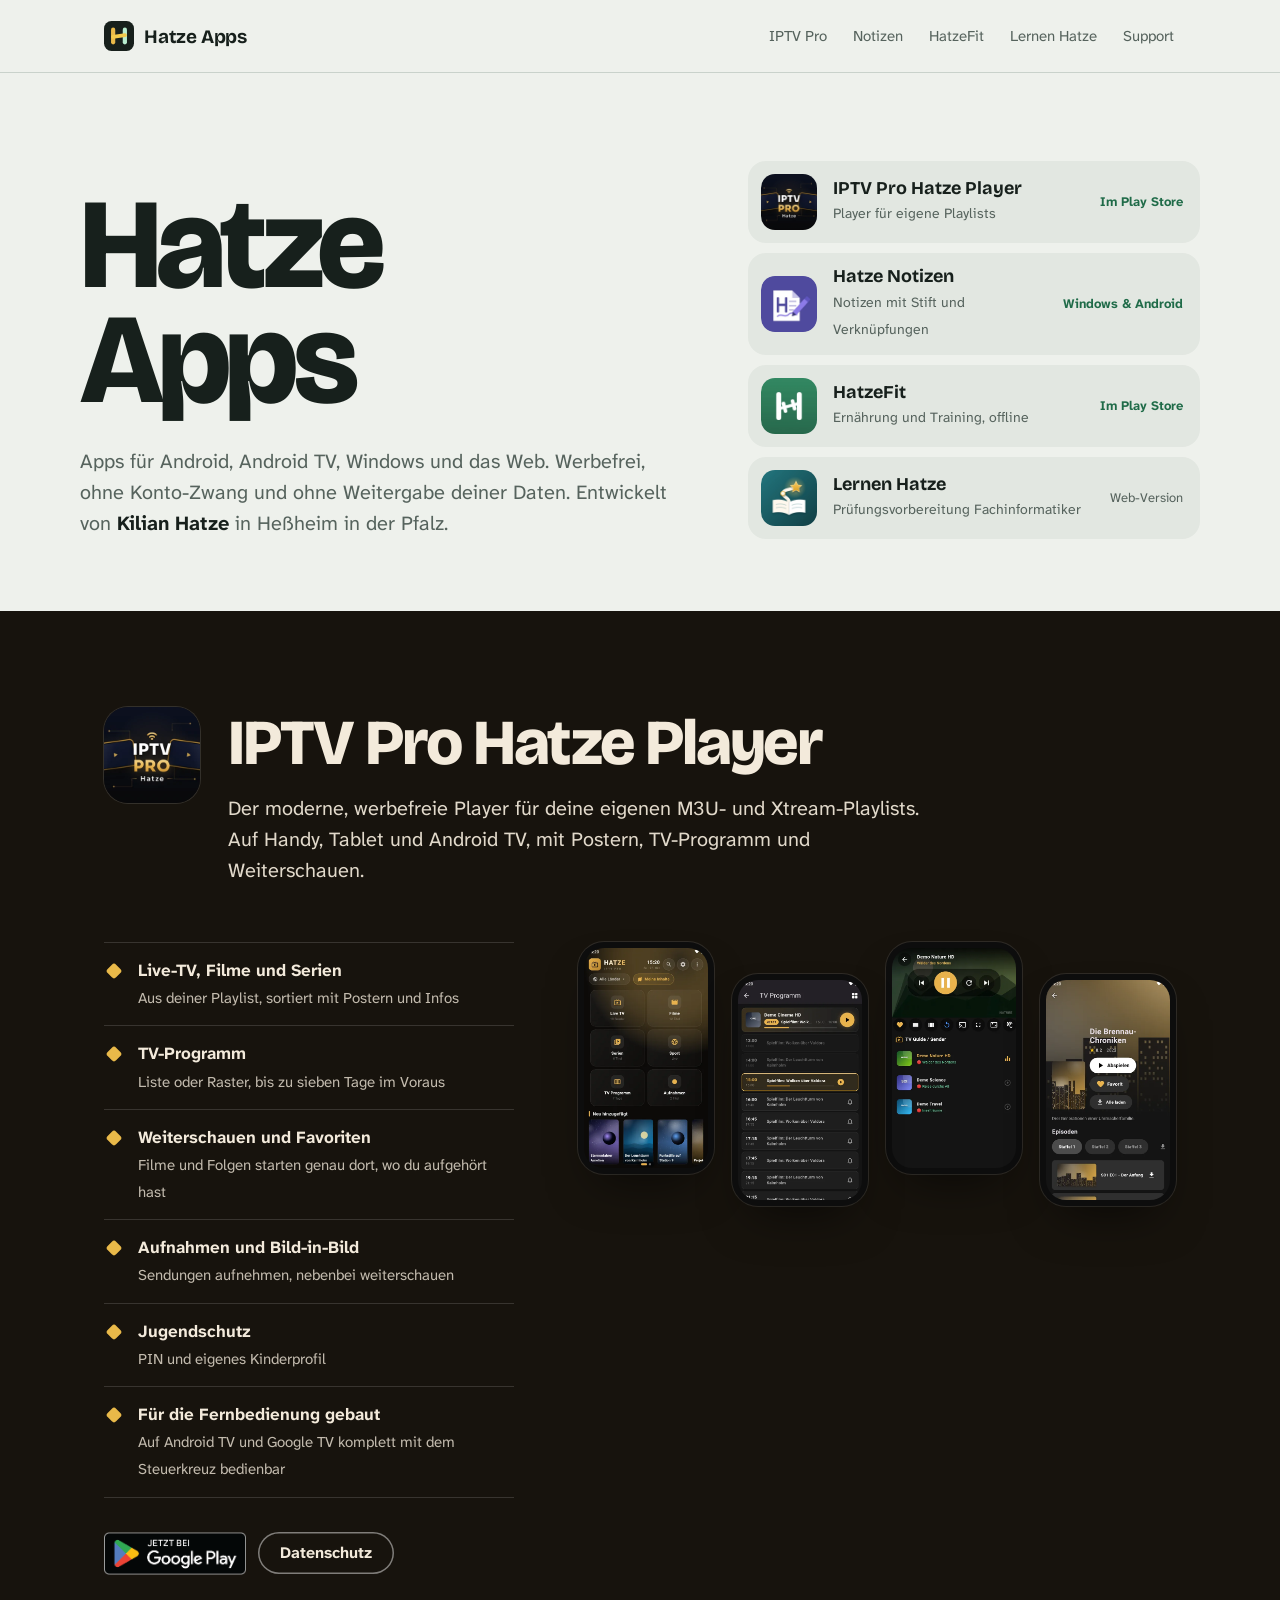
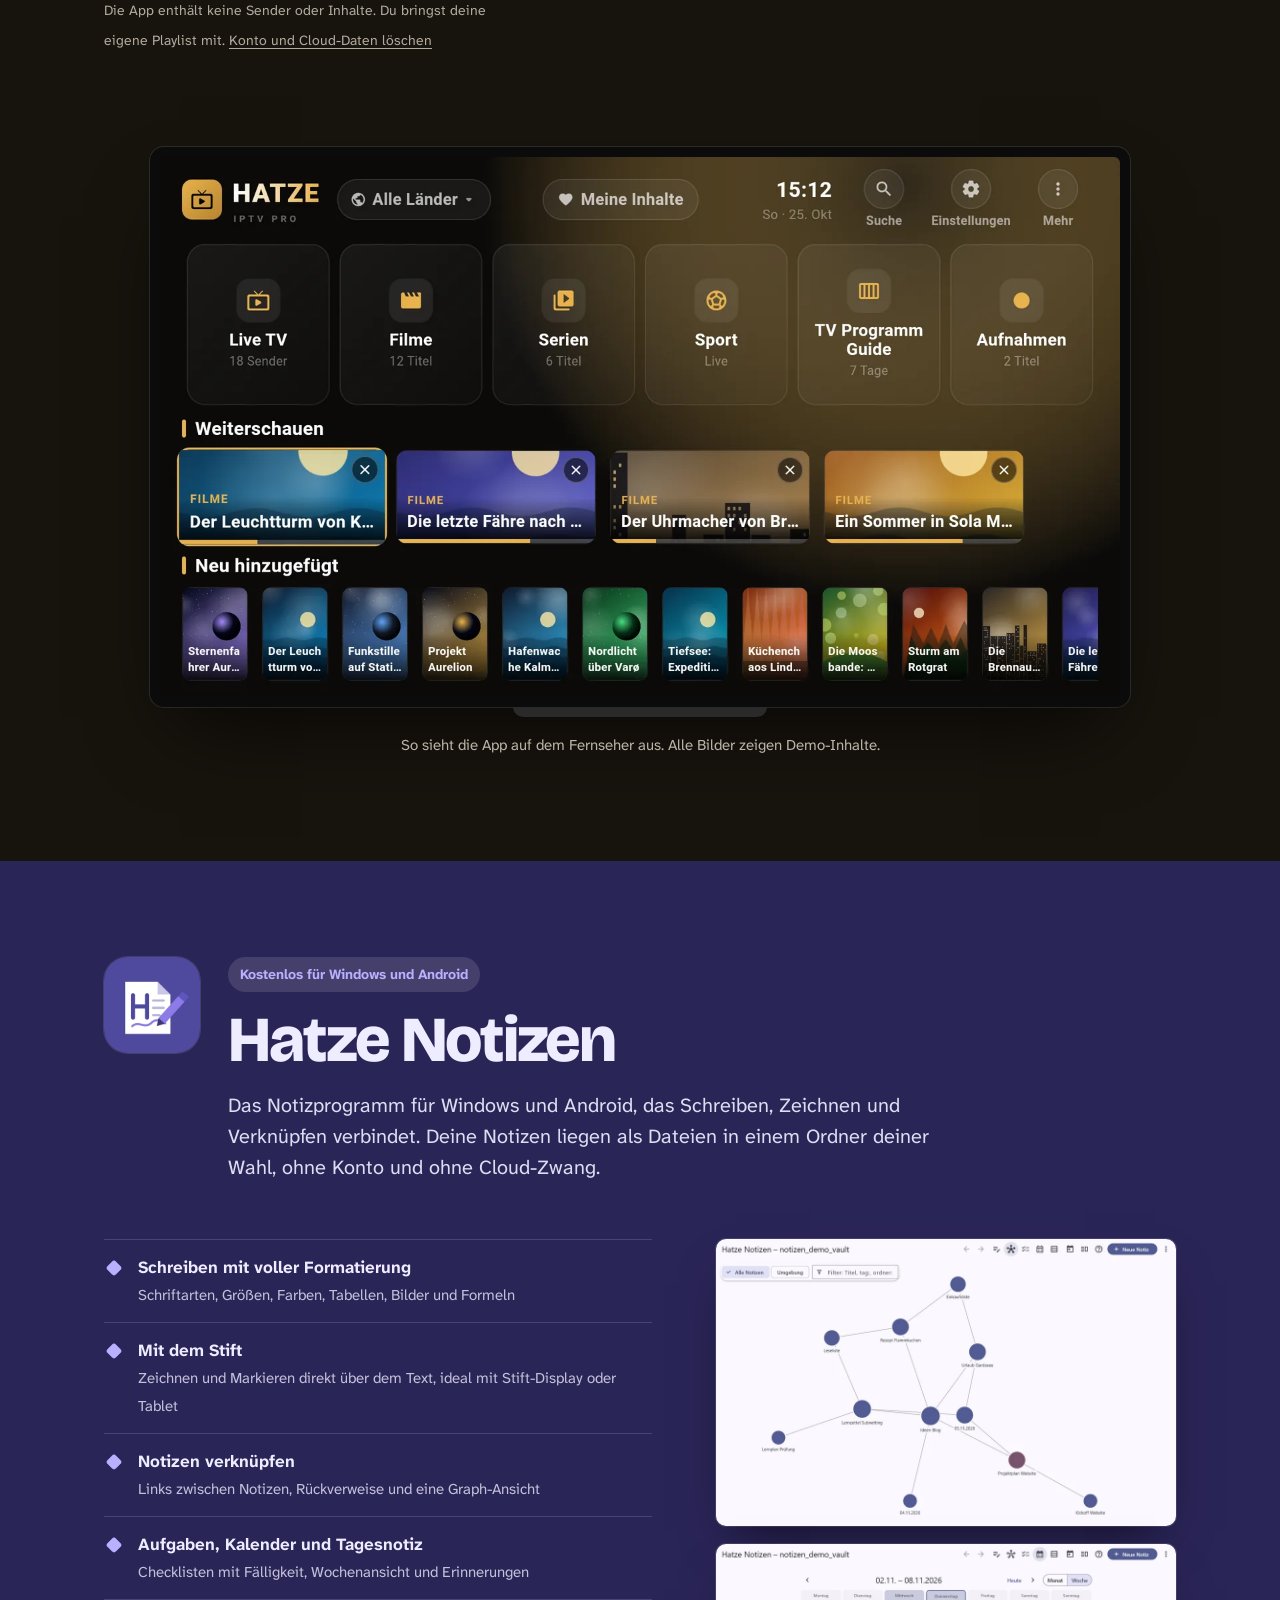
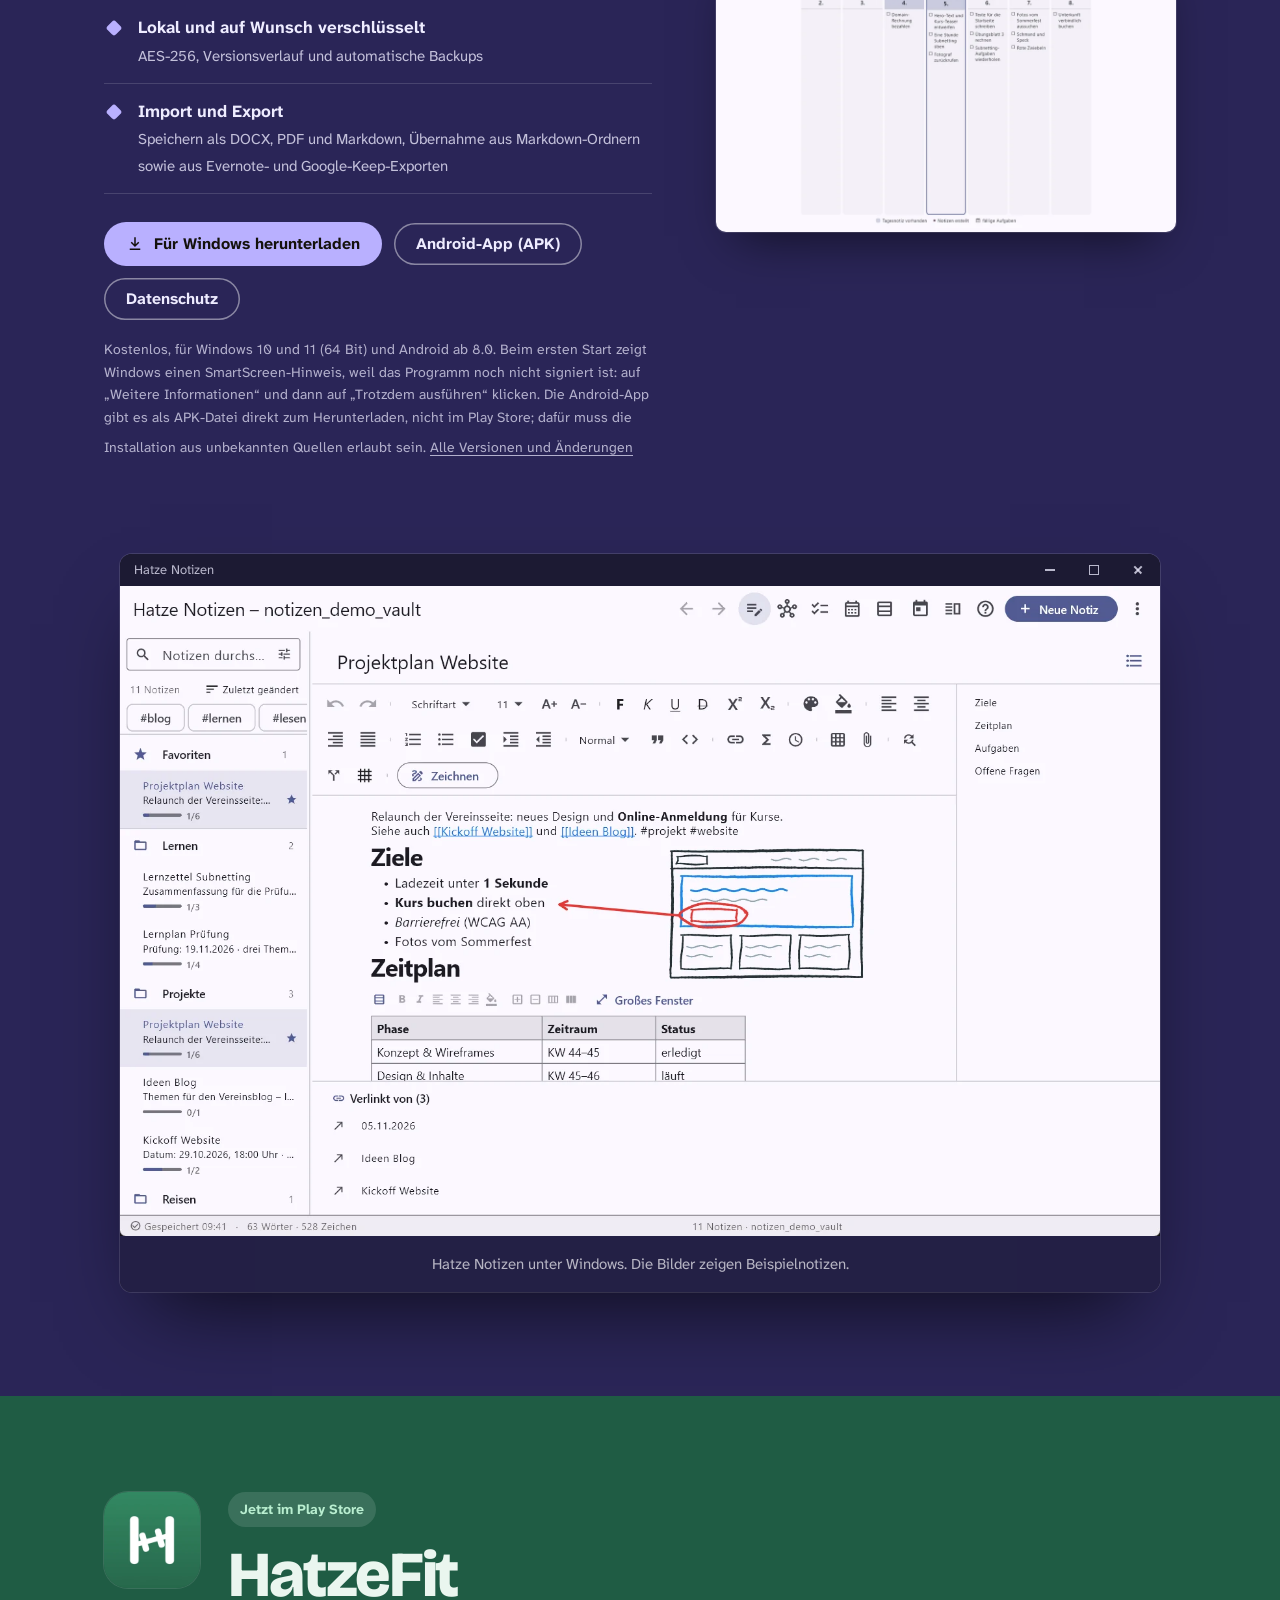
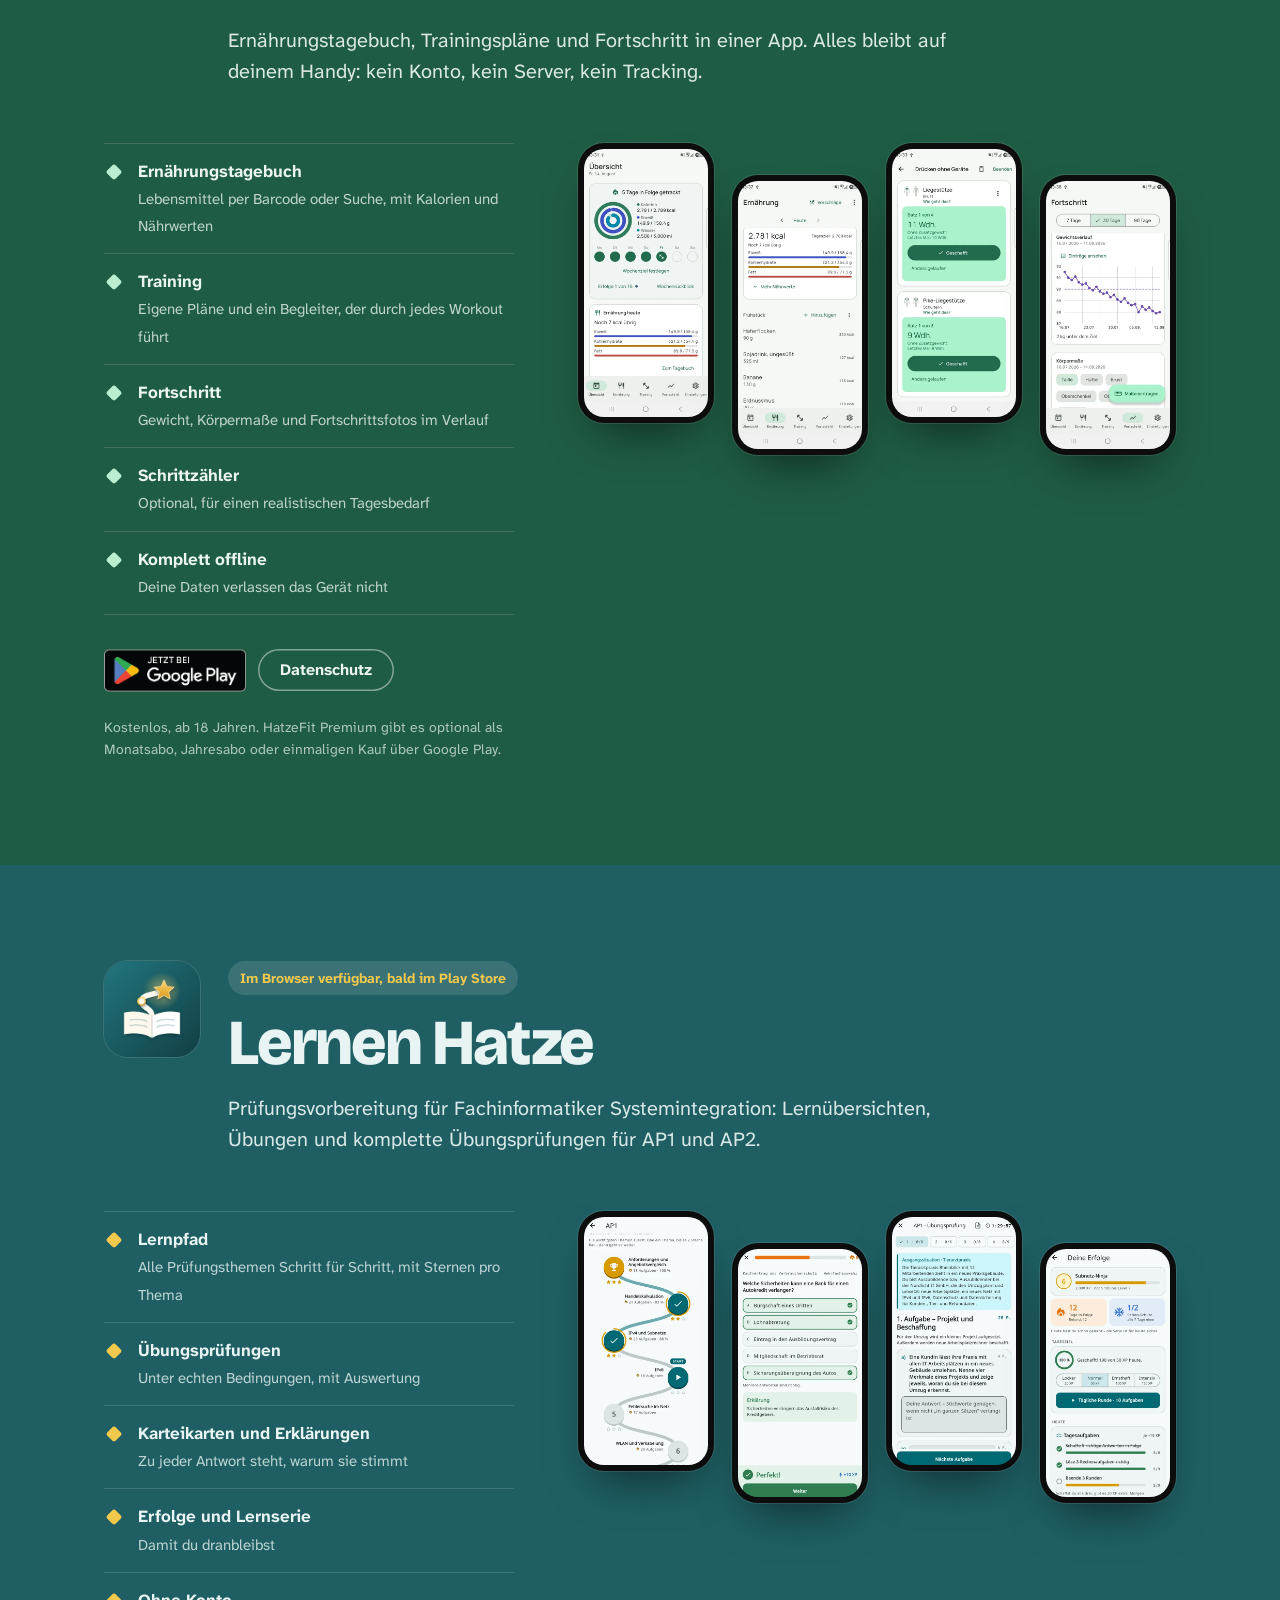
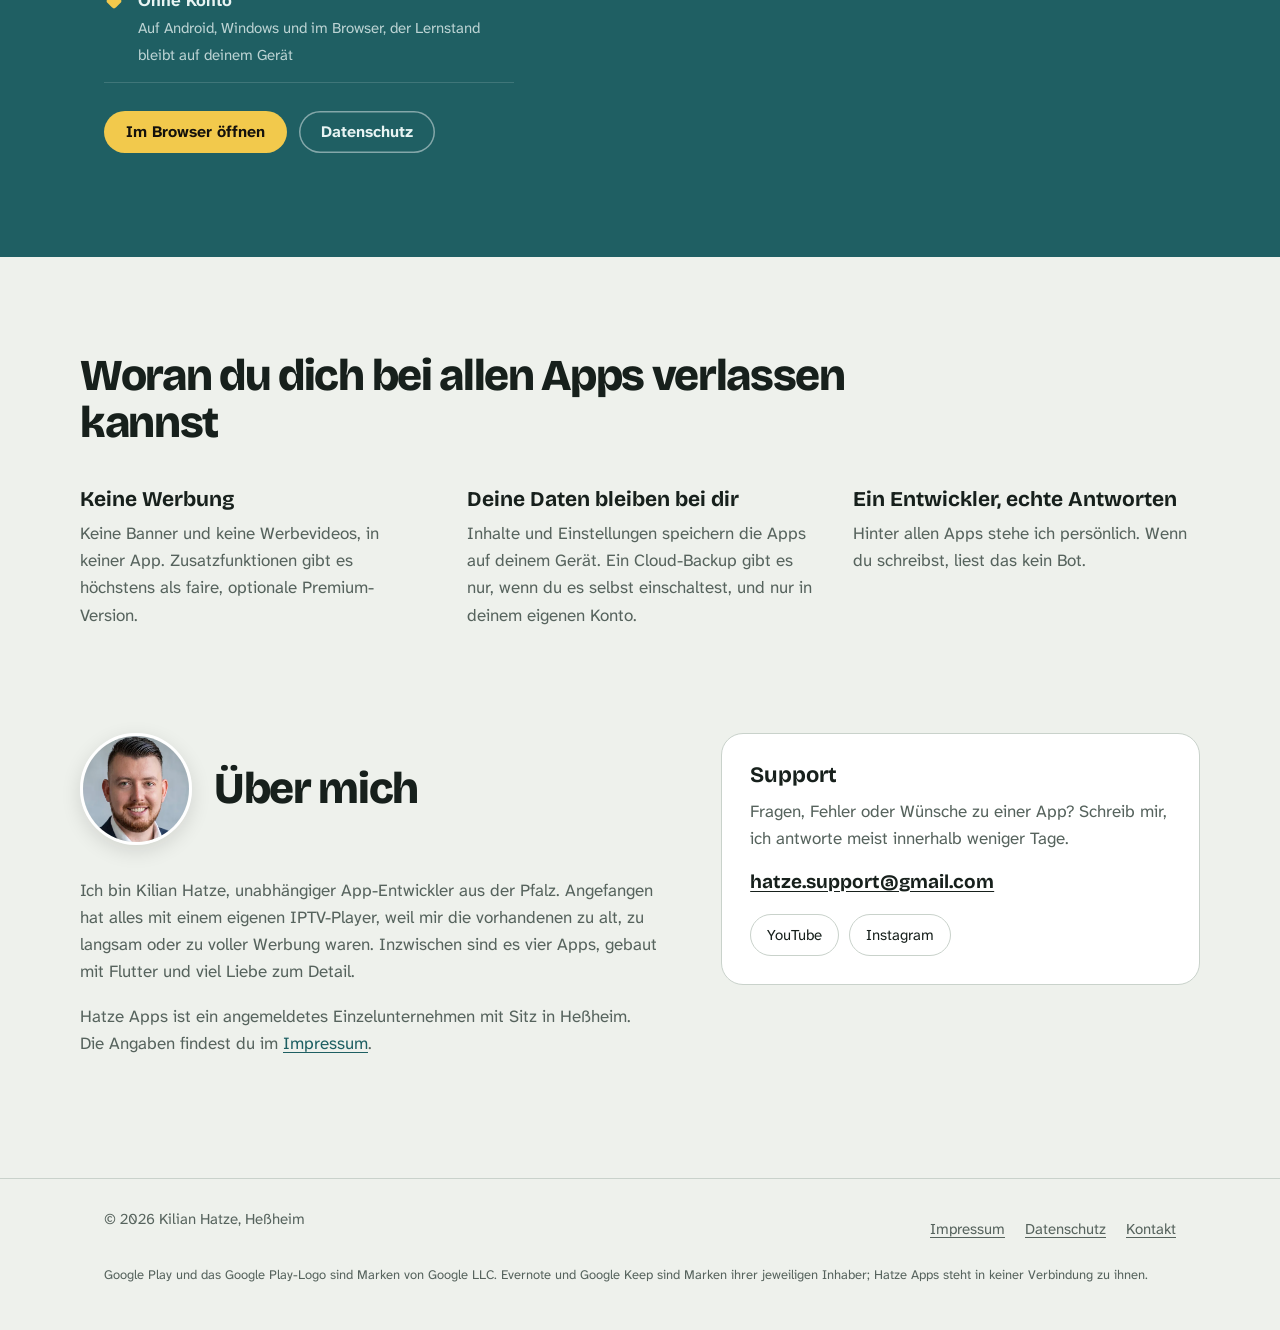
==== commit 26f8374f: "HatzeFit ist im Play Store" ====
--- a/index.html
+++ b/index.html
@@ -27,6 +27,9 @@
  {"@type":"MobileApplication","name":"IPTV Pro Hatze Player","operatingSystem":"Android, Android TV","applicationCategory":"MultimediaApplication",
   "url":"https://hatze-apps.de/#iptv","installUrl":"https://play.google.com/store/apps/details?id=com.hatze.iptvpro","image":"https://hatze-apps.de/img/icon-iptv.webp",
   "offers":{"@type":"Offer","price":"0","priceCurrency":"EUR"},"author":{"@type":"Person","name":"Kilian Hatze"}},
+ {"@type":"MobileApplication","name":"HatzeFit","operatingSystem":"Android","applicationCategory":"HealthApplication",
+  "url":"https://hatze-apps.de/#hatzefit","installUrl":"https://play.google.com/store/apps/details?id=com.fitnessapp.hatze","image":"https://hatze-apps.de/img/icon-hatzefit.webp",
+  "offers":{"@type":"Offer","price":"0","priceCurrency":"EUR"},"author":{"@type":"Person","name":"Kilian Hatze"}},
  {"@type":"SoftwareApplication","name":"Hatze Notizen","operatingSystem":"Windows 10, Windows 11, Android 8.0+","applicationCategory":"ProductivityApplication",
   "url":"https://hatze-apps.de/#notizen","downloadUrl":"https://github.com/KilianHatze/hatze-notizen-releases/releases/latest/download/HatzeNotizen_Setup.exe","image":"https://hatze-apps.de/img/icon-notizen.webp",
   "offers":{"@type":"Offer","price":"0","priceCurrency":"EUR"},"author":{"@type":"Person","name":"Kilian Hatze"}}
@@ -48,7 +51,7 @@
   <ul class="app-wahl" aria-label="Die Apps">
     <li><a href="#iptv"><img src="/img/icon-iptv.webp" width="256" height="256" alt=""><div><b>IPTV Pro Hatze Player</b><span>Player für eigene Playlists</span></div><span class="zustand live">Im Play Store</span></a></li>
     <li><a href="#notizen"><img src="/img/icon-notizen.webp" width="256" height="256" alt=""><div><b>Hatze Notizen</b><span>Notizen mit Stift und Verknüpfungen</span></div><span class="zustand live">Windows &amp; Android</span></a></li>
-    <li><a href="#hatzefit"><img src="/img/icon-hatzefit.webp" width="256" height="256" alt=""><div><b>HatzeFit</b><span>Ernährung und Training, offline</span></div><span class="zustand">Bald</span></a></li>
+    <li><a href="#hatzefit"><img src="/img/icon-hatzefit.webp" width="256" height="256" alt=""><div><b>HatzeFit</b><span>Ernährung und Training, offline</span></div><span class="zustand live">Im Play Store</span></a></li>
     <li><a href="#lernen"><img src="/img/icon-lernen.webp" width="256" height="256" alt=""><div><b>Lernen Hatze</b><span>Prüfungsvorbereitung Fachinformatiker</span></div><span class="zustand">Web-Version</span></a></li>
   </ul>
 </div>
@@ -116,7 +119,7 @@
     <div class="kapitel-kopf">
       <img src="/img/icon-hatzefit.webp" width="256" height="256" alt="App-Symbol HatzeFit">
       <div>
-        <span class="zustand-band">Bald im Play Store</span>
+        <span class="zustand-band">Jetzt im Play Store</span>
         <h2 id="t-fit">HatzeFit</h2>
         <p class="lead">Ernährungstagebuch, Trainingspläne und Fortschritt in einer App. Alles bleibt auf deinem Handy: kein Konto, kein Server, kein Tracking.</p>
       </div>
@@ -125,9 +128,10 @@
       <div>
         <ul class="merkmale"><li><b>Ernährungstagebuch</b><span>Lebensmittel per Barcode oder Suche, mit Kalorien und Nährwerten</span></li><li><b>Training</b><span>Eigene Pläne und ein Begleiter, der durch jedes Workout führt</span></li><li><b>Fortschritt</b><span>Gewicht, Körpermaße und Fortschrittsfotos im Verlauf</span></li><li><b>Schrittzähler</b><span>Optional, für einen realistischen Tagesbedarf</span></li><li><b>Komplett offline</b><span>Deine Daten verlassen das Gerät nicht</span></li></ul>
         <div class="aktionen">
-          <a class="knopf" href="mailto:hatze.support@gmail.com?subject=HatzeFit%20%E2%80%93%20Bescheid%20geben">Bescheid geben, wenn sie erscheint</a>
+          <a class="play-badge" href="https://play.google.com/store/apps/details?id=com.fitnessapp.hatze"><img src="/img/google-play-badge.png" width="646" height="250" alt="Jetzt bei Google Play"></a>
           <a class="knopf leise" href="/hatzefit/datenschutz.html">Datenschutz</a>
         </div>
+        <p class="kleingedruckt">Kostenlos, ab 18 Jahren. HatzeFit Premium gibt es optional als Monatsabo, Jahresabo oder einmaligen Kauf über Google Play.</p>
       </div>
       <div class="handys"><figure class="handy" style="margin:0"><img src="/img/fit-1.webp" width="480" height="1040" alt="Übersicht mit Kalorien und Nährwerten des Tages" loading="lazy"></figure><figure class="handy" style="margin:0"><img src="/img/fit-2.webp" width="480" height="1040" alt="Ernährungstagebuch mit Mahlzeiten" loading="lazy"></figure><figure class="handy" style="margin:0"><img src="/img/fit-3.webp" width="480" height="1040" alt="Workout-Begleiter beim Training" loading="lazy"></figure><figure class="handy" style="margin:0"><img src="/img/fit-4.webp" width="480" height="1040" alt="Fortschritt mit Gewichtsverlauf" loading="lazy"></figure></div>
     </div>
